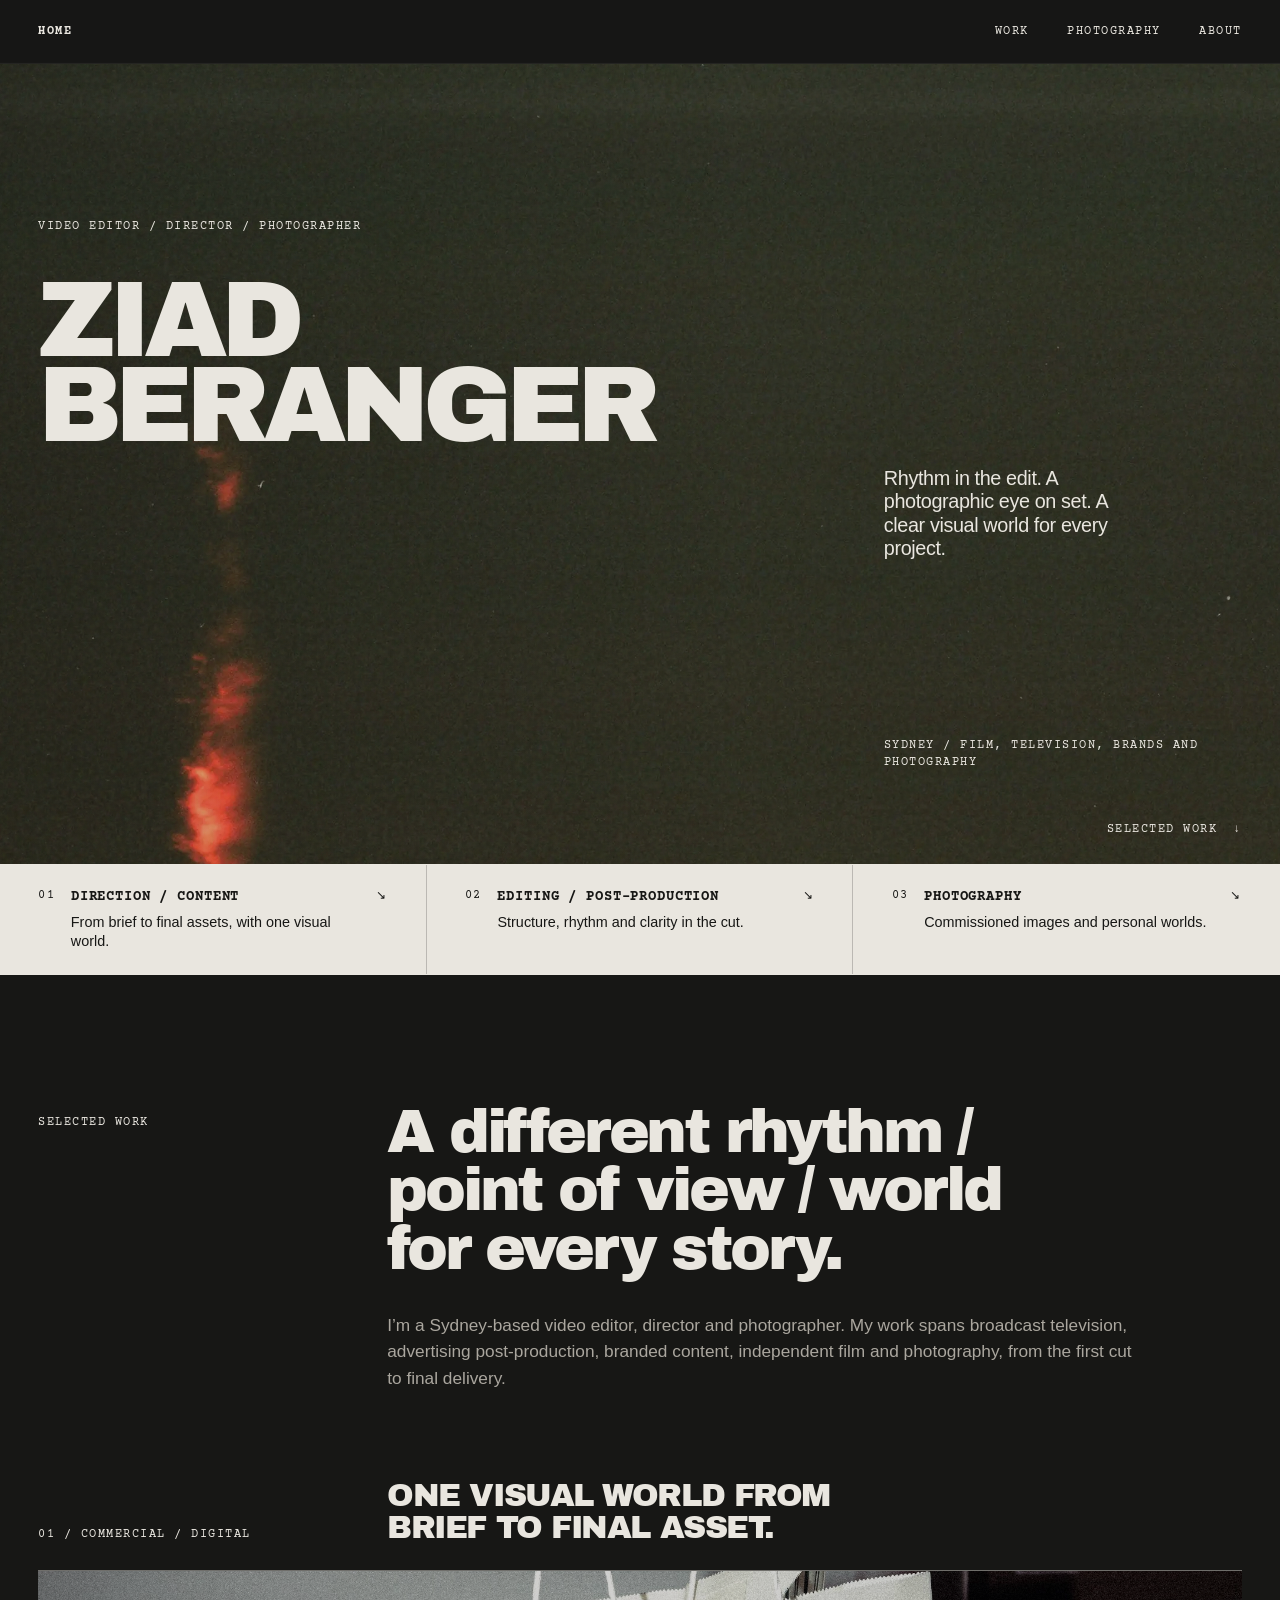
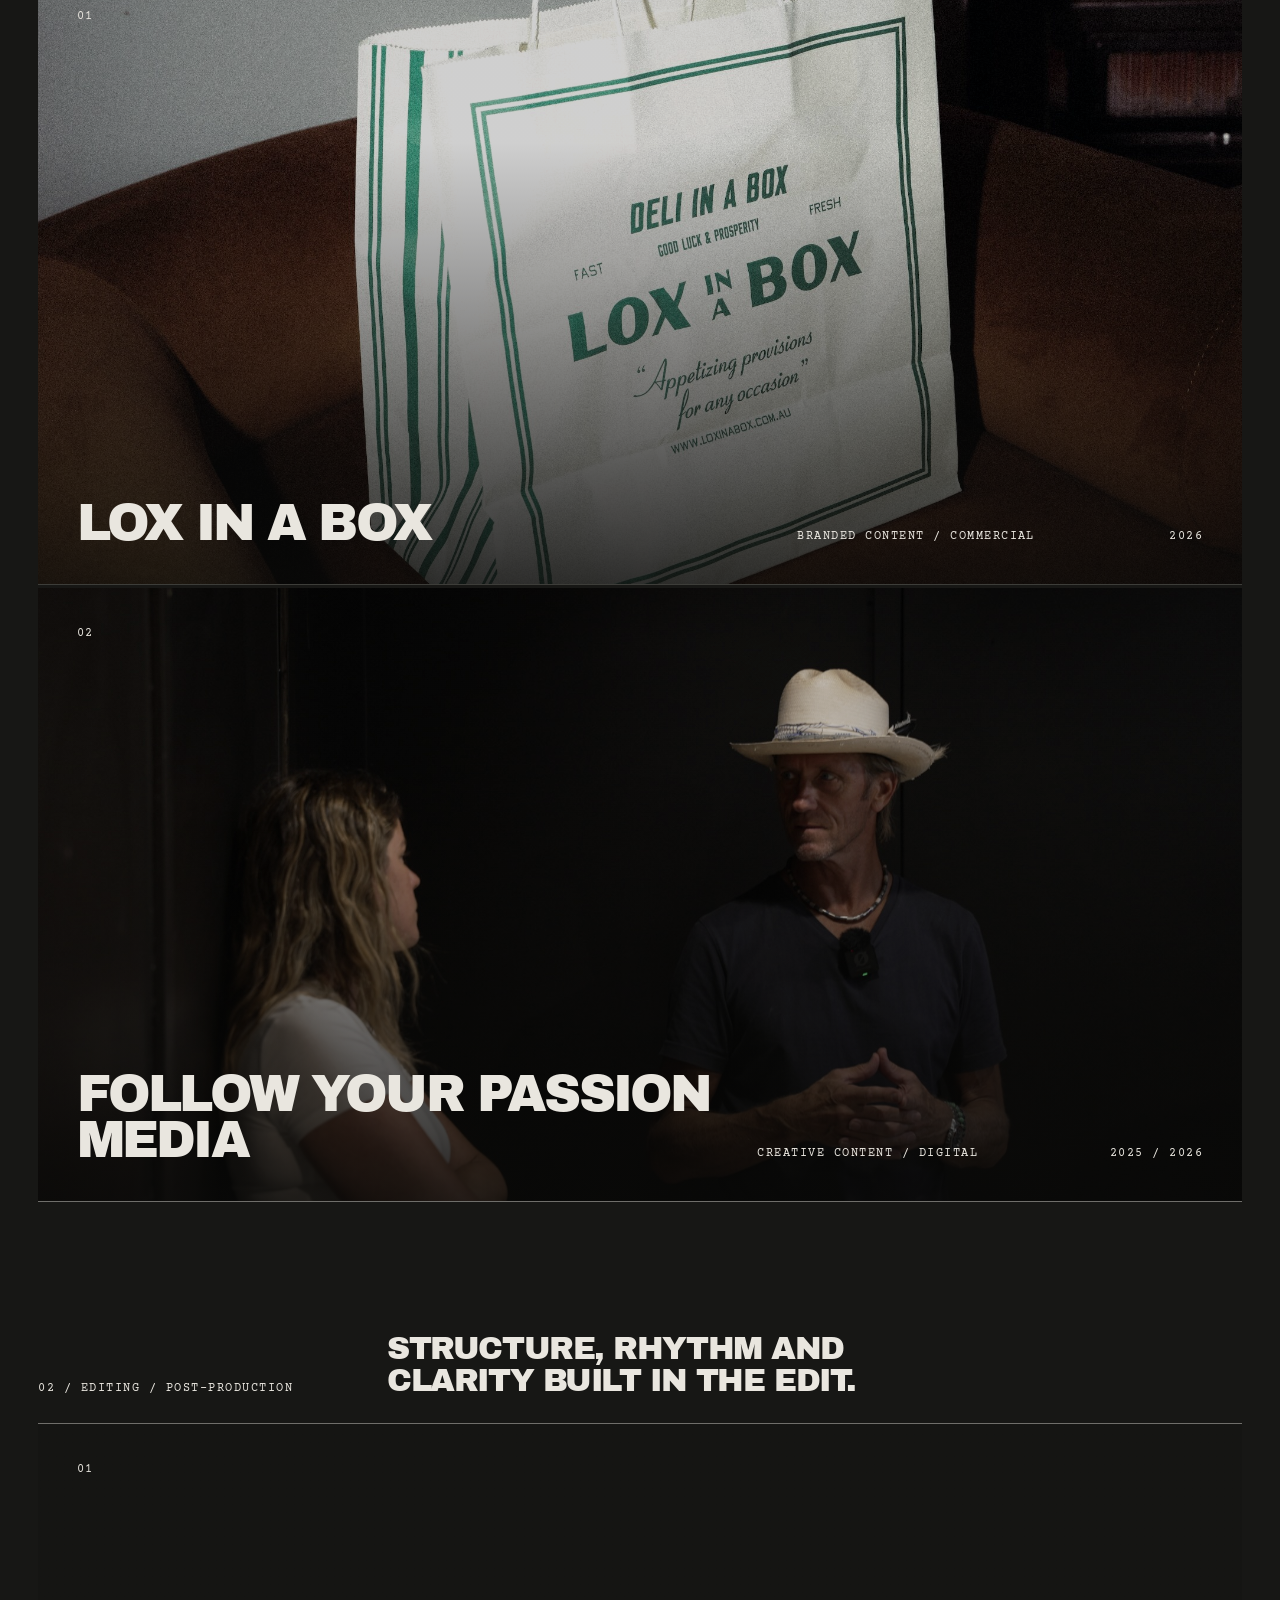
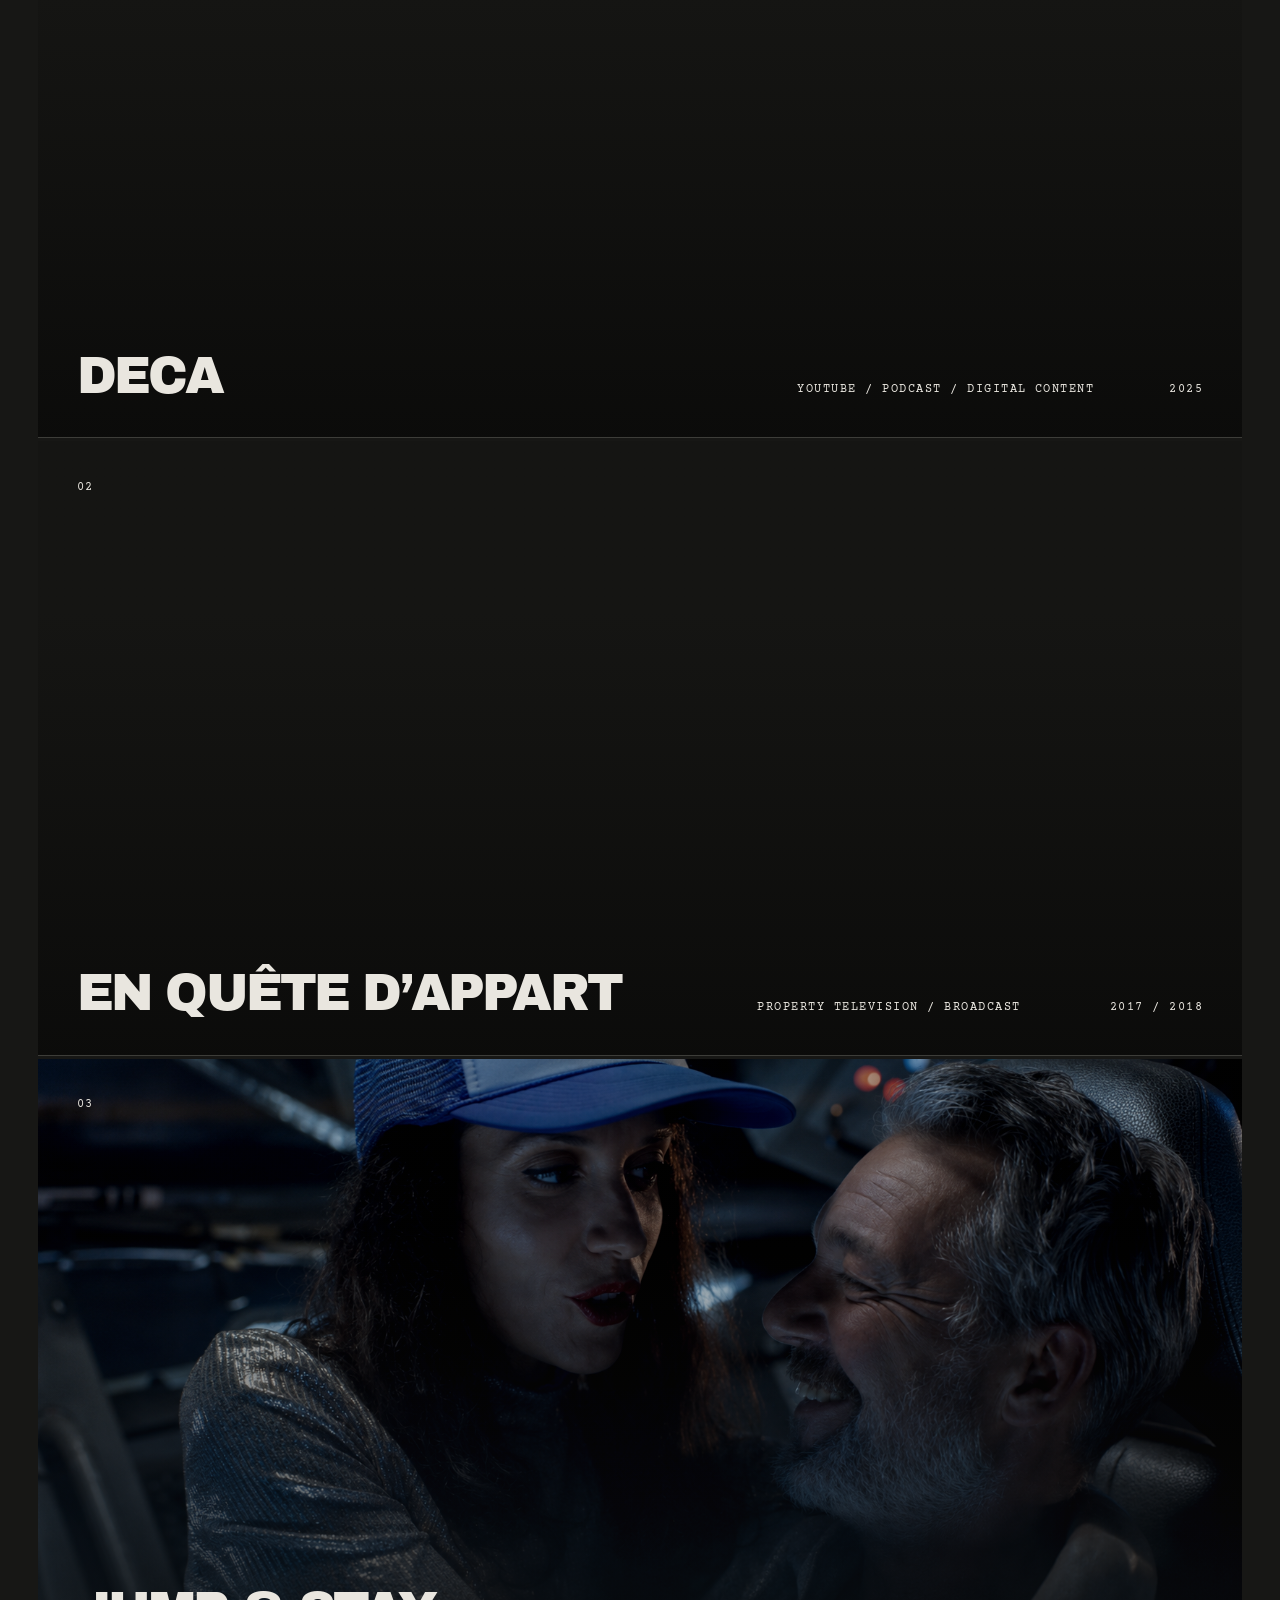
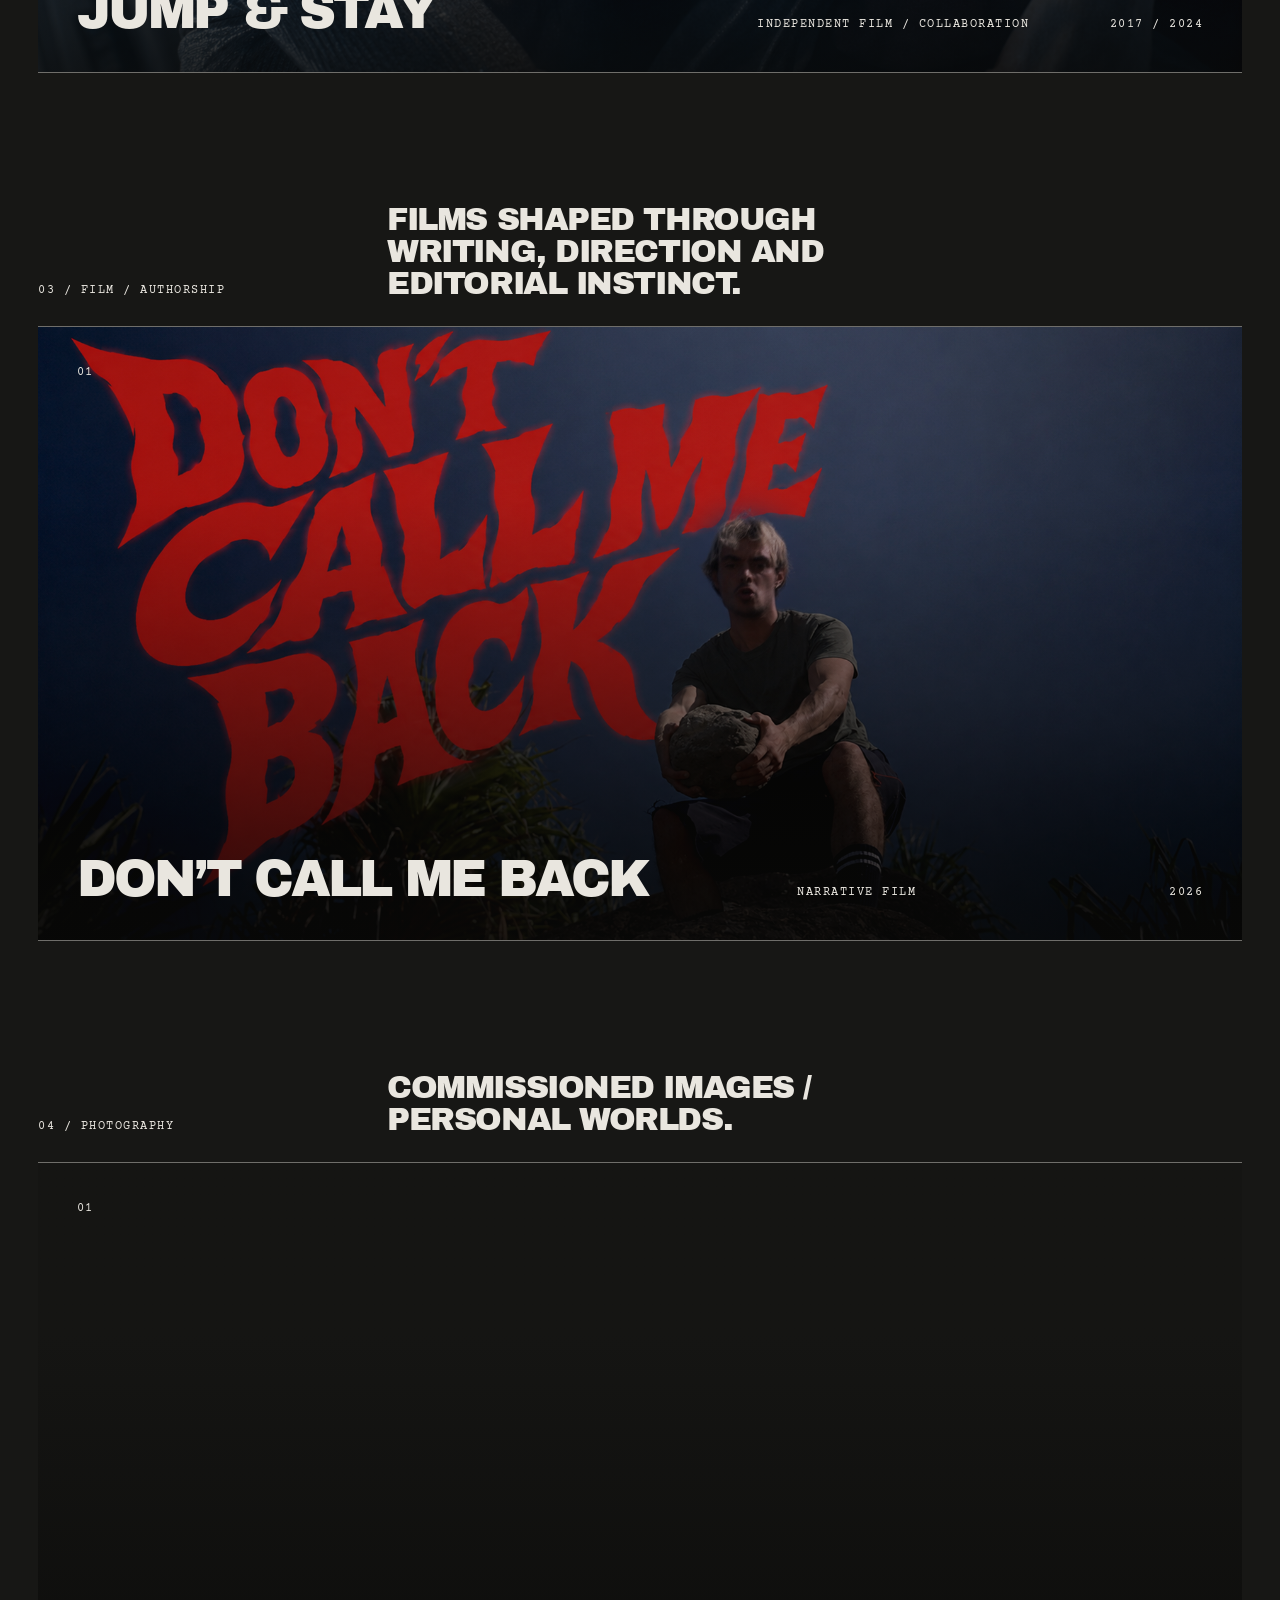
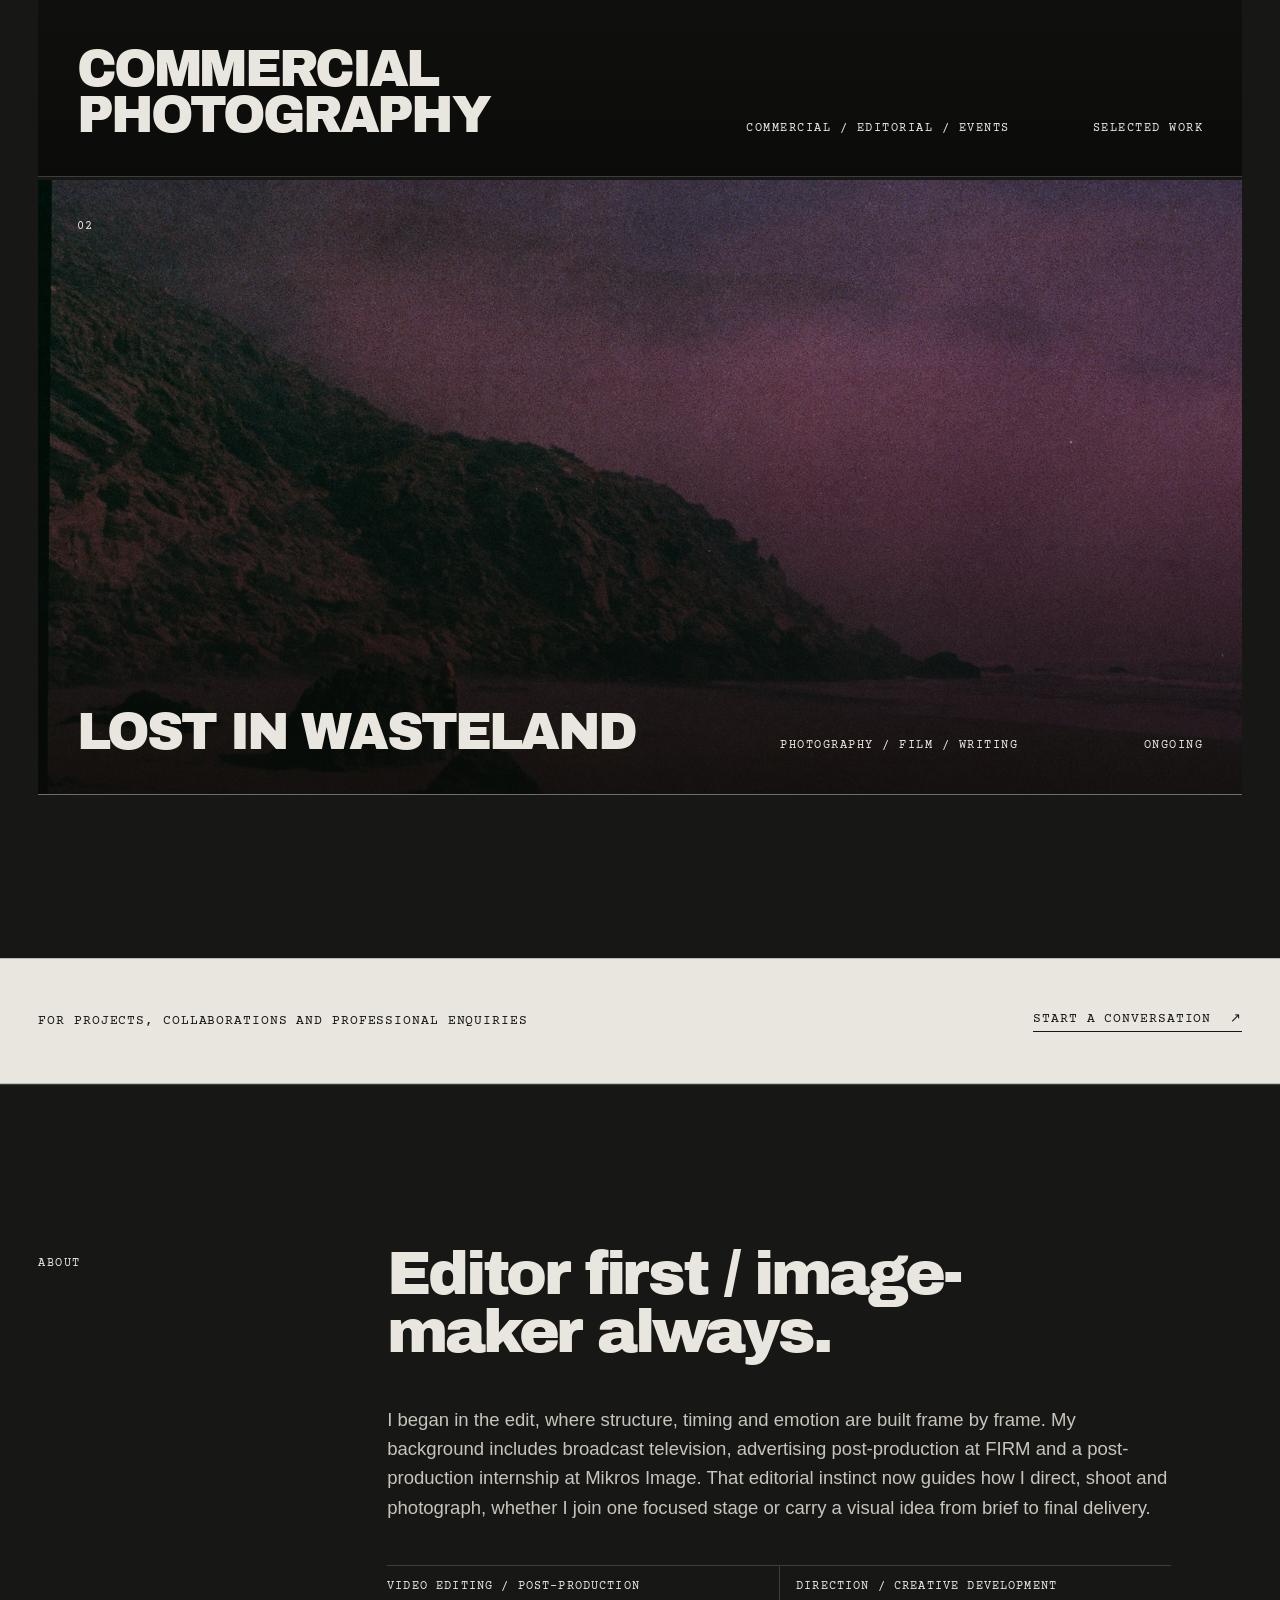
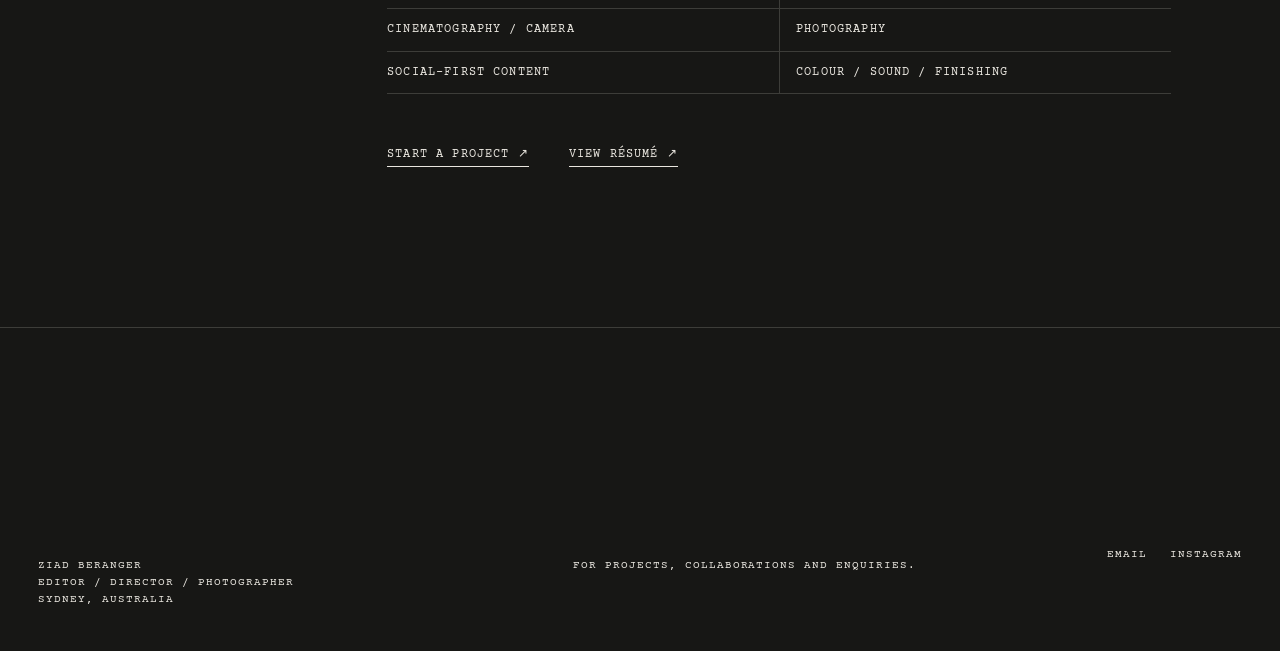
==== index.html @ e65956e5 "modifs !" ====
<!doctype html>
<html lang="en">
<head>
  <meta charset="utf-8">
  <meta name="viewport" content="width=device-width, initial-scale=1">
  <meta name="description" content="Sydney-based video editor, director and photographer working across broadcast television, post-production, branded content, independent film and photography.">
  <meta name="theme-color" content="#171715">
  <link rel="canonical" href="https://ziadberanger.com/">
  <meta property="og:title" content="Ziad Beranger / Video Editor, Director &amp; Photographer">
  <meta property="og:description" content="Sydney-based video editor, director and photographer working across post-production, branded content, independent film and photography.">
  <meta property="og:url" content="https://ziadberanger.com/">
  <meta property="og:type" content="website">
  <title>Ziad Beranger / Video Editor, Director &amp; Photographer, Sydney</title>
  <link rel="stylesheet" href="styles.css?v=20260914-lox-2">
</head>
<body>
  <header class="nav" aria-label="Primary navigation">
    <a class="wordmark" href="#top">Home</a>
    <nav>
      <a href="#work">Work</a>
      <a class="photography-link" href="#photography">Photography</a>
      <a href="#about">About</a>
    </nav>
  </header>

  <main id="top">
    <section class="hero" aria-labelledby="hero-title">
      <div class="hero-media" role="img" aria-label="Cinematic landscape"></div>
      <div class="hero-shade" aria-hidden="true"></div>
      <div class="hero-grain" aria-hidden="true"></div>

      <div class="hero-copy">
        <p class="eyebrow">Video Editor / Director / Photographer</p>
        <h1 id="hero-title">Ziad<br>Beranger</h1>
        <p class="discipline">Rhythm in the edit. A photographic eye on set. A clear visual world for every project.</p>
        <p class="location">Sydney / Film, television, brands and photography</p>
      </div>

      <a class="scroll-cue" href="#work">Selected work <span>↓</span></a>
    </section>

    <nav class="role-nav" aria-label="Browse work by discipline">
      <a href="#direction-content">
        <span class="role-nav-number">01</span>
        <span><strong>Direction / Content</strong><small>From brief to final assets, with one visual world.</small></span>
        <span aria-hidden="true">↘</span>
      </a>
      <a href="#editing-post">
        <span class="role-nav-number">02</span>
        <span><strong>Editing / Post-production</strong><small>Structure, rhythm and clarity in the cut.</small></span>
        <span aria-hidden="true">↘</span>
      </a>
      <a href="#photography">
        <span class="role-nav-number">03</span>
        <span><strong>Photography</strong><small>Commissioned images and personal worlds.</small></span>
        <span aria-hidden="true">↘</span>
      </a>
    </nav>

    <section class="work" id="work" aria-labelledby="work-title">
      <div class="section-head">
        <p class="eyebrow">Selected work</p>
        <div>
          <h2 id="work-title">A different rhythm / point of view / world for every story.</h2>
          <p class="section-intro">I’m a Sydney-based video editor, director and photographer. My work spans broadcast television, advertising post-production, branded content, independent film and photography, from the first cut to final delivery.</p>
        </div>
      </div>

      <div class="project-list" id="project-list"></div>
    </section>

    <aside class="contact-strip" aria-label="Contact">
      <p>For projects, collaborations and professional enquiries</p>
      <a href="mailto:ziadberanger1@gmail.com?subject=Project%20enquiry%20for%20Ziad%20Beranger">Start a conversation <span aria-hidden="true">↗</span></a>
    </aside>

    <section class="about" id="about" aria-labelledby="about-title">
      <p class="eyebrow">About</p>
      <div>
        <h2 id="about-title">Editor first / image-maker always.</h2>
        <p>I began in the edit, where structure, timing and emotion are built frame by frame. My background includes broadcast television, advertising post-production at FIRM and a post-production internship at Mikros Image. That editorial instinct now guides how I direct, shoot and photograph, whether I join one focused stage or carry a visual idea from brief to final delivery.</p>

        <ul class="capabilities" aria-label="Capabilities">
          <li>Video editing / post-production</li>
          <li>Direction / creative development</li>
          <li>Cinematography / camera</li>
          <li>Photography</li>
          <li>Social-first content</li>
          <li>Colour / sound / finishing</li>
        </ul>

        <div class="about-links">
          <a class="text-link" href="mailto:ziadberanger1@gmail.com">Start a project ↗</a>
          <a class="text-link" href="Ziad-Beranger-Resume.pdf" target="_blank">View résumé ↗</a>
        </div>
      </div>
    </section>
  </main>

  <footer>
    <p>Ziad Beranger<br>Editor / Director / Photographer<br>Sydney, Australia</p>
    <p>For projects, collaborations and enquiries.</p>
    <div>
      <a href="mailto:ziadberanger1@gmail.com">Email</a>
      <a href="https://www.instagram.com/_mikeferrari_/" target="_blank" rel="noreferrer">Instagram</a>
    </div>
  </footer>

  <dialog class="project-dialog" id="project-dialog">
    <button class="dialog-close" type="button" aria-label="Close project">Close ×</button>
    <article id="project-content"></article>
  </dialog>

  <script src="app.js?v=20260914-lox-2"></script>
</body>
</html>
---- styles.css ----
@font-face {
  font-family: 'Archivo Black';
  src: url('assets/fonts/ArchivoBlack-Regular.ttf') format('truetype');
  font-style: normal;
  font-weight: 900;
  font-display: swap;
}

@font-face {
  font-family: 'Courier Prime';
  src: url('assets/fonts/CourierPrime-Regular.ttf') format('truetype');
  font-style: normal;
  font-weight: 400;
  font-display: swap;
}

@font-face {
  font-family: 'Courier Prime';
  src: url('assets/fonts/CourierPrime-Bold.ttf') format('truetype');
  font-style: normal;
  font-weight: 700;
  font-display: swap;
}

:root {
  --ink: #171715;
  --ink-soft: #1d1d1a;
  --paper: #e9e6df;
  --muted: #aaa69e;
  --line: rgba(233, 230, 223, .18);
  --line-strong: rgba(233, 230, 223, .42);
  --pad: clamp(1.35rem, 3vw, 3.2rem);
  --display: 'Archivo Black', Arial Black, sans-serif;
  --mono: 'Courier Prime', Courier, monospace;
  --sans: Arial, Helvetica, sans-serif;
}

* {
  box-sizing: border-box;
}

html {
  scroll-behavior: smooth;
  scroll-padding-top: 64px;
  background: var(--ink);
}

body {
  margin: 0;
  background: var(--ink);
  color: var(--paper);
  font-family: var(--sans);
  -webkit-font-smoothing: antialiased;
}

body::selection,
body *::selection {
  background: var(--paper);
  color: var(--ink);
}

a {
  color: inherit;
  text-decoration: none;
}

button {
  margin: 0;
  border: 0;
  padding: 0;
  background: transparent;
  color: inherit;
  font: inherit;
}

a:focus-visible,
button:focus-visible {
  outline: 1px solid var(--paper);
  outline-offset: 5px;
}

.eyebrow,
.discipline,
.location,
.scroll-cue,
.project-category,
.project-year,
.project-index,
.project-feature-duration {
  font-family: var(--mono);
  font-size: .72rem;
  line-height: 1.45;
  letter-spacing: .13em;
  text-transform: uppercase;
}

.nav {
  position: fixed;
  z-index: 30;
  inset: 0 0 auto;
  height: 64px;
  display: flex;
  align-items: center;
  justify-content: space-between;
  padding: 0 var(--pad);
  border-bottom: 1px solid rgba(233, 230, 223, .06);
  background: rgba(23, 23, 21, .91);
  backdrop-filter: blur(16px);
  font-family: var(--mono);
  font-size: .72rem;
  letter-spacing: .13em;
  text-transform: uppercase;
}

.nav nav {
  display: flex;
  gap: 2.4rem;
}

.nav a {
  transition: opacity .25s ease;
}

.nav a:hover {
  opacity: .58;
}

.wordmark {
  font-weight: 700;
}

.hero {
  position: relative;
  min-height: 96svh;
  overflow: hidden;
}

.hero-media,
.hero-video,
.hero-shade {
  position: absolute;
  inset: 64px 0 0;
}

.hero-media {
  background: var(--ink-soft) url('assets/home/home-hero.webp') center / cover no-repeat;
  transform: scale(1.005);
}

.hero-video {
  z-index: 1;
  width: 100%;
  height: calc(100% - 64px);
  display: block;
  object-fit: cover;
  object-position: center;
  filter: saturate(.86) contrast(1.03) brightness(.9);
}

.hero-shade {
  z-index: 2;
  background: linear-gradient(90deg, rgba(7, 7, 6, .22), transparent 60%);
  pointer-events: none;
}

.hero-grain {
  position: absolute;
  z-index: 3;
  inset: 0;
  opacity: .11;
  pointer-events: none;
  background-image: url("data:image/svg+xml,%3Csvg viewBox='0 0 180 180' xmlns='http://www.w3.org/2000/svg'%3E%3Cfilter id='n'%3E%3CfeTurbulence type='fractalNoise' baseFrequency='.9' numOctaves='4' stitchTiles='stitch'/%3E%3C/filter%3E%3Crect width='100%25' height='100%25' filter='url(%23n)' opacity='.55'/%3E%3C/svg%3E");
  mix-blend-mode: screen;
}

.hero-copy {
  position: absolute;
  z-index: 4;
  inset: 23vh var(--pad) 9vh;
  display: grid;
  grid-template-columns: minmax(0, 1.35fr) minmax(250px, .65fr);
  grid-template-rows: auto 1fr auto;
  column-gap: clamp(3rem, 8vw, 10rem);
  row-gap: 1rem;
  align-items: start;
}

.hero h1 {
  grid-column: 1;
  grid-row: 2;
  align-self: start;
  max-width: 9ch;
  margin: 1rem 0 0;
  font-family: var(--display);
  font-size: clamp(4.4rem, 8.4vw, 9rem);
  font-weight: 900;
  line-height: .79;
  letter-spacing: -.065em;
  text-transform: uppercase;
}

.hero .eyebrow {
  grid-column: 1;
  grid-row: 1;
}

.discipline {
  grid-column: 2;
  grid-row: 2;
  align-self: center;
  justify-self: start;
  margin: 6vh 0 0;
}

.location {
  grid-column: 2;
  grid-row: 3;
  align-self: end;
  justify-self: end;
}

.scroll-cue {
  position: absolute;
  z-index: 4;
  right: var(--pad);
  bottom: 1.6rem;
  display: flex;
  gap: 1rem;
  transition: opacity .25s ease;
}

.scroll-cue:hover {
  opacity: .6;
}

.hero .discipline {
  max-width: 23ch;
  font-family: var(--sans);
  font-size: clamp(1.1rem, 1.55vw, 1.55rem);
  line-height: 1.18;
  letter-spacing: -.02em;
  text-transform: none;
}

.role-nav {
  display: grid;
  grid-template-columns: repeat(3, minmax(0, 1fr));
  border-block: 1px solid var(--line-strong);
  background: var(--paper);
  color: var(--ink);
}

.role-nav a {
  display: grid;
  grid-template-columns: auto 1fr auto;
  gap: 1rem;
  align-items: start;
  min-width: 0;
  padding: 1.45rem var(--pad);
  border-right: 1px solid rgba(23, 23, 21, .22);
  font-family: var(--mono);
  transition: background .25s ease, color .25s ease;
}

.role-nav a:last-child {
  border-right: 0;
}

.role-nav a:hover,
.role-nav a:focus-visible {
  background: var(--ink);
  color: var(--paper);
}

.role-nav-number,
.role-nav a > span:last-child {
  font-size: .76rem;
  letter-spacing: .1em;
}

.role-nav strong,
.role-nav small {
  display: block;
}

.role-nav strong {
  font-size: .9rem;
  line-height: 1.25;
  letter-spacing: .06em;
  text-transform: uppercase;
}

.role-nav small {
  margin-top: .45rem;
  font-family: var(--sans);
  font-size: .9rem;
  line-height: 1.3;
  letter-spacing: 0;
}

.work {
  padding: 8rem var(--pad) 2rem;
}

.section-head {
  display: grid;
  grid-template-columns: .75fr 2.25fr;
  gap: clamp(2rem, 5vw, 6rem);
  margin-bottom: 5.5rem;
}

.section-head h2,
.about h2 {
  max-width: 17ch;
  margin: 0;
  font-family: var(--display);
  font-size: clamp(2.45rem, 4.8vw, 5.25rem);
  font-weight: 900;
  line-height: .95;
  letter-spacing: -.052em;
}

.section-intro {
  max-width: 47rem;
  margin: 2.1rem 0 0;
  color: var(--muted);
  font-size: clamp(1rem, 1.35vw, 1.25rem);
  line-height: 1.55;
}

.project-list {
  border-top: 1px solid var(--line);
}

.project {
  position: relative;
  width: 100%;
  min-height: clamp(420px, 48vw, 650px);
  overflow: hidden;
  border-bottom: 1px solid var(--line);
  cursor: pointer;
  text-align: left;
}

.project-media {
  position: absolute;
  inset: 0;
  display: block;
  background-color: var(--ink-soft);
  background-position: var(--cover-position, 50% 50%);
  background-size: cover;
  filter: saturate(.76) contrast(1.04) brightness(.88);
  transform: scale(1.005);
  transition: transform .75s cubic-bezier(.2, .7, .2, 1), filter .4s ease;
}

.project::after {
  content: '';
  position: absolute;
  inset: 0;
  background: linear-gradient(180deg, rgba(9, 9, 8, .08) 28%, rgba(9, 9, 8, .82) 100%);
  pointer-events: none;
}

.project:hover .project-media,
.project:focus-visible .project-media {
  filter: saturate(.94) contrast(1.02) brightness(.94);
  transform: scale(1.025);
}

.project-index {
  position: absolute;
  z-index: 2;
  top: var(--pad);
  left: var(--pad);
}

.project-copy {
  position: absolute;
  z-index: 2;
  inset: auto 0 0;
  display: grid;
  grid-template-columns: 2fr 1fr auto;
  gap: 1.5rem;
  align-items: end;
  padding: var(--pad);
}

.project-title {
  font-family: var(--display);
  font-size: clamp(2.15rem, 4vw, 4.25rem);
  font-weight: 900;
  line-height: .9;
  letter-spacing: -.055em;
  text-transform: uppercase;
}

.project-category,
.project-year {
  display: block;
}

.about {
  display: grid;
  grid-template-columns: .75fr 2.25fr;
  gap: clamp(2rem, 5vw, 6rem);
  padding: 10rem var(--pad);
  border-top: 1px solid var(--line);
}

.about > div > p {
  max-width: 49rem;
  margin: 2.7rem 0;
  color: #c8c4bc;
  font-size: clamp(1.05rem, 1.45vw, 1.35rem);
  line-height: 1.58;
}

.capabilities {
  display: grid;
  grid-template-columns: repeat(2, minmax(0, 1fr));
  max-width: 49rem;
  margin: 0 0 3.2rem;
  padding: 0;
  border-top: 1px solid var(--line);
  list-style: none;
}

.capabilities li {
  padding: .9rem 0;
  border-bottom: 1px solid var(--line);
  font-family: var(--mono);
  font-size: .72rem;
  letter-spacing: .1em;
  text-transform: uppercase;
}

.capabilities li:nth-child(odd) {
  padding-right: 1rem;
}

.capabilities li:nth-child(even) {
  padding-left: 1rem;
  border-left: 1px solid var(--line);
}

.text-link {
  display: inline-block;
  padding-bottom: .35rem;
  border-bottom: 1px solid currentColor;
  font-family: var(--mono);
  font-size: .72rem;
  letter-spacing: .1em;
  text-transform: uppercase;
  transition: opacity .25s ease;
}

.text-link:hover {
  opacity: .6;
}

footer {
  min-height: 36vh;
  display: grid;
  grid-template-columns: 1fr 1fr auto;
  gap: 2rem;
  align-content: end;
  padding: 5rem var(--pad) 2rem;
  border-top: 1px solid var(--line);
  font-family: var(--mono);
  font-size: .68rem;
  line-height: 1.55;
  letter-spacing: .09em;
  text-transform: uppercase;
}

footer div {
  display: flex;
  gap: 1.4rem;
}

footer a:hover {
  text-decoration: underline;
  text-underline-offset: .35rem;
}

.project-dialog {
  width: 100%;
  max-width: none;
  min-height: 100%;
  margin: 0;
  padding: 0;
  border: 0;
  background: var(--ink);
  color: var(--paper);
  overscroll-behavior: contain;
}

.project-dialog::backdrop {
  background: var(--ink);
}

.dialog-close {
  position: fixed;
  z-index: 60;
  top: 1.25rem;
  right: var(--pad);
  display: inline-flex;
  align-items: center;
  gap: .65rem;
  padding: .35rem 0 .4rem;
  border-bottom: 1px solid rgba(233, 230, 223, .65);
  color: var(--paper);
  font-family: var(--mono);
  font-size: .7rem;
  letter-spacing: .13em;
  text-shadow: 0 1px 14px rgba(0, 0, 0, .55);
  text-transform: uppercase;
  cursor: pointer;
  transition: opacity .25s ease, gap .25s ease, transform .25s ease;
}

.dialog-close:hover {
  gap: .95rem;
  opacity: .7;
  transform: translateX(-3px);
}

.dialog-close-icon {
  display: inline-block;
  font-size: 1rem;
  line-height: 1;
  transform: translateY(-1px);
}

.project-hero {
  position: relative;
  min-height: clamp(400px, 44svh, 620px);
  display: flex;
  align-items: end;
  padding: 6.5rem var(--pad) 2.3rem;
  background-color: var(--ink-soft);
  background-position: var(--cover-position, 50% 50%);
  background-size: cover;
}

.project-hero::after {
  content: '';
  position: absolute;
  inset: 0;
  background: linear-gradient(180deg, rgba(0, 0, 0, .08), rgba(0, 0, 0, .74));
}

.project-hero > div {
  position: relative;
  z-index: 1;
}

.project-hero h2 {
  max-width: 15ch;
  margin: .5rem 0 0;
  font-family: var(--display);
  font-size: clamp(3.4rem, 7.4vw, 8rem);
  font-weight: 900;
  line-height: .82;
  letter-spacing: -.065em;
  text-transform: uppercase;
}

.project-story {
  position: relative;
  min-height: 66vh;
  display: flex;
  align-items: center;
  overflow: hidden;
  padding: 9rem max(var(--pad), 11vw);
}

.project-story-media {
  position: absolute;
  inset: 0;
  overflow: hidden;
  background: #090908;
}

.project-story-media video {
  position: absolute;
  inset: -3%;
  width: 106%;
  height: 106%;
  object-fit: cover;
}

.project-story-media video {
  background: #000;
  opacity: 0;
  mix-blend-mode: normal;
  transition: opacity .35s ease;
}

.project-story-media video.is-ready {
  opacity: 1;
}

.project-story-overlay {
  position: absolute;
  inset: 0;
  background: linear-gradient(90deg, rgba(18, 18, 16, .86) 0%, rgba(18, 18, 16, .62) 49%, rgba(18, 18, 16, .38) 100%);
}

.project-story-copy {
  position: relative;
  z-index: 2;
  width: 100%;
  display: grid;
  grid-template-columns: .75fr 2.25fr;
  gap: 4rem;
  align-items: end;
}

.project-story-meta {
  font-family: var(--mono);
  font-size: .68rem;
  line-height: 1.65;
  letter-spacing: .09em;
  text-transform: uppercase;
}

.project-story-meta p {
  margin: 0 0 .7rem;
}

.project-story-description {
  max-width: 760px;
  margin: 0;
  font-size: clamp(1.55rem, 2.35vw, 2.75rem);
  line-height: 1.12;
  letter-spacing: -.035em;
}

.project-details {
  display: grid;
  grid-template-columns: .7fr 1fr 1fr;
  gap: clamp(2rem, 4vw, 5rem);
  padding: 8rem var(--pad);
  border-top: 1px solid var(--line);
  background: var(--ink);
}

.project-detail-label,
.project-fact dt {
  margin: 0 0 1rem;
  color: var(--muted);
  font-family: var(--mono);
  font-size: .68rem;
  letter-spacing: .1em;
  text-transform: uppercase;
}

.project-detail {
  padding-top: 1rem;
  border-top: 1px solid var(--line);
}

.project-detail > p:last-child {
  max-width: 34rem;
  margin: 0;
  font-size: clamp(1rem, 1.25vw, 1.2rem);
  line-height: 1.55;
}

.project-facts {
  grid-column: 2 / 4;
  display: grid;
  grid-template-columns: repeat(3, minmax(0, 1fr));
  gap: 0;
  margin: 1rem 0 0;
  border-top: 1px solid var(--line);
}

.project-fact {
  min-width: 0;
  padding: 1.2rem 1rem 0 0;
}

.project-fact + .project-fact {
  padding-left: 1rem;
  border-left: 1px solid var(--line);
}

.project-fact dd {
  margin: 0;
  font-size: .86rem;
  line-height: 1.45;
}

.project-feature {
  padding: 2rem var(--pad) 8rem;
  background: var(--ink);
}

.project-feature-head {
  display: flex;
  justify-content: space-between;
  padding: 0 0 1.2rem;
}

.project-feature-head p {
  margin: 0;
}

.project-feature video {
  display: block;
  width: 100%;
  max-height: 90vh;
  background: #000;
}

.project-feature--vertical {
  display: grid;
  grid-template-columns: minmax(0, 1fr) minmax(0, 1fr);
  column-gap: clamp(2rem, 6vw, 6rem);
  row-gap: 2rem;
  align-items: center;
}

.project-feature--vertical .project-feature-head {
  grid-column: 1 / -1;
  gap: 1rem;
  border-top: 1px solid var(--line);
  padding-top: 1rem;
}

.project-feature-copy h3 {
  margin: 0 0 1.5rem;
  font-size: clamp(1.8rem, 3vw, 3rem);
  line-height: 1.08;
  letter-spacing: -.035em;
  font-weight: 400;
}

.project-feature-copy > p {
  max-width: 28rem;
  font-size: 1rem;
  line-height: 1.55;
}

.project-feature-copy .project-feature-note {
  margin-top: 2rem;
  color: var(--muted);
  font-family: var(--mono);
  font-size: .68rem;
  text-transform: uppercase;
  letter-spacing: .1em;
}

.project-feature--vertical video {
  /* Limit width from viewport height so both dimensions retain the source ratio. */
  width: min(100%, 420px, 45svh);
  height: auto;
  max-height: none;
  aspect-ratio: 9 / 16;
  object-fit: contain;
  justify-self: center;
}

.filmstrip--lox-in-a-box .gallery-row--solo-portrait {
  height: auto;
}

.filmstrip--lox-in-a-box .gallery-row--solo-portrait .gallery-cell {
  width: min(100%, 680px);
  height: auto;
  margin-inline: auto;
}

.filmstrip--lox-in-a-box .gallery-cell::before {
  content: none;
}

@media (max-width: 760px) {
  .project-feature--vertical {
    grid-template-columns: minmax(0, 1fr);
    gap: 2rem;
  }

  .project-feature--vertical .project-feature-head {
    flex-direction: row;
  }
}

.project-feature-embed {
  position: relative;
  width: 100%;
  aspect-ratio: 16 / 9;
  background: #000;
}

.project-feature-embed iframe,
.related-work-embed iframe {
  display: block;
  width: 100%;
  height: 100%;
  border: 0;
}

.filmstrip {
  width: 100%;
  display: block;
  padding: 0;
  background: var(--ink);
}

.gallery-row {
  width: 100%;
  display: grid;
  gap: 0;
  align-items: start;
  overflow: hidden;
  margin: 0;
  padding: 0;
  background: var(--ink);
}

.gallery-row--solo {
  grid-template-columns: 1fr;
}

.gallery-cell {
  position: relative;
  min-width: 0;
  overflow: hidden;
  margin: 0;
  padding: 0;
  background: transparent;
}

.gallery-cell img.gallery-image {
  display: block;
  width: 100%;
  height: auto;
  margin: 0;
  padding: 0;
  object-fit: contain;
  background: transparent;
}

.gallery-row--solo-portrait {
  position: relative;
  height: min(92svh, 1040px);
  background: var(--ink);
}

.gallery-row--solo-portrait .gallery-cell {
  height: 100%;
}

.gallery-row--solo-portrait .gallery-cell::before {
  content: '';
  position: absolute;
  inset: -5%;
  background-image: var(--gallery-bg);
  background-position: center;
  background-size: cover;
  filter: blur(26px) brightness(.42) saturate(.72);
  transform: scale(1.08);
}

.gallery-row--solo-portrait .gallery-cell img.gallery-image {
  position: relative;
  z-index: 1;
  width: 100%;
  height: 100%;
  object-fit: contain;
}

.next-project {
  position: relative;
  width: 100%;
  display: grid;
  grid-template-columns: .7fr 2.3fr auto;
  gap: 2rem;
  align-items: end;
  padding: 6rem var(--pad);
  border-top: 1px solid var(--line);
  color: var(--paper);
  cursor: pointer;
  text-align: left;
}

.next-project-title {
  min-width: 0;
  overflow-wrap: anywhere;
  font-family: var(--display);
  font-size: clamp(2.4rem, 5.2vw, 6rem);
  line-height: .9;
  letter-spacing: -.055em;
  text-transform: uppercase;
}

.next-project-arrow {
  font-size: clamp(2rem, 4vw, 4rem);
  transition: transform .25s ease;
}

.next-project:hover .next-project-arrow {
  transform: translate(.25rem, .25rem);
}

@media (max-width: 900px) {
  .section-head,
  .about,
  .project-story-copy,
  .project-details {
    grid-template-columns: 1fr 2fr;
  }

  .project-details > .eyebrow {
    grid-column: 1;
  }

  .project-detail,
  .project-facts {
    grid-column: 2;
  }
}

@media (max-width: 720px) {
  html {
    scroll-padding-top: 58px;
  }

  .nav {
    height: 58px;
    font-size: .66rem;
  }

  .nav nav {
    gap: 1.25rem;
  }

  .hero {
    min-height: 92svh;
  }

  .hero-media,
  .hero-video,
  .hero-shade {
    inset: 58px 0 0;
  }

  .hero-media,
  .hero-video {
    background-position: 27% center;
  }

  .hero-video {
    height: calc(100% - 58px);
    object-position: 27% center;
  }

  .hero-copy {
    inset: 18vh var(--pad) 9vh;
    grid-template-columns: 1fr;
    grid-template-rows: auto auto 1fr auto;
    gap: .8rem 0;
  }

  .hero .eyebrow {
    grid-area: 1 / 1;
  }

  .hero h1 {
    grid-area: 2 / 1;
    margin-top: .65rem;
    font-size: clamp(3.7rem, 17vw, 6.2rem);
  }

  .discipline {
    grid-area: 3 / 1;
    align-self: end;
    justify-self: start;
    margin: 0 0 3.6rem;
  }

  .hero .discipline {
    max-width: 24ch;
    font-size: 1.18rem;
    line-height: 1.2;
  }

  .location {
    grid-area: 4 / 1;
    justify-self: start;
  }

  .scroll-cue {
    bottom: 1.15rem;
  }

  .work {
    padding-top: 6rem;
  }

  .section-head,
  .about,
  .project-story-copy,
  .project-details {
    grid-template-columns: 1fr;
  }

  .section-head {
    gap: 1.5rem;
    margin-bottom: 3.7rem;
  }

  .section-head h2,
  .about h2 {
    font-size: clamp(2.25rem, 11vw, 3.7rem);
  }

  .section-intro {
    margin-top: 1.6rem;
  }

  .project {
    min-height: clamp(360px, 56svh, 500px);
  }

  .project-copy {
    grid-template-columns: 1fr auto;
    gap: .8rem 1rem;
  }

  .project-title {
    grid-column: 1 / 3;
    font-size: clamp(2rem, 10vw, 3.25rem);
  }

  .project-year {
    text-align: right;
  }

  .about {
    gap: 1.5rem;
    padding-block: 7rem;
  }

  .capabilities {
    grid-template-columns: 1fr;
  }

  .capabilities li:nth-child(even) {
    padding-left: 0;
    border-left: 0;
  }

  footer {
    min-height: 48vh;
    grid-template-columns: 1fr;
    gap: 1.3rem;
  }

  .dialog-close {
    top: .9rem;
    font-size: .66rem;
  }

  .project-hero {
    min-height: 44svh;
    padding-bottom: 1.7rem;
  }

  .project-hero h2 {
    font-size: clamp(3rem, 15vw, 5.5rem);
  }

  .project-story {
    min-height: 62vh;
    padding: 6.5rem var(--pad) 4rem;
  }

  .project-story-copy {
    gap: 2.2rem;
    align-items: start;
  }

  .project-story-description {
    font-size: clamp(1.55rem, 7vw, 2.25rem);
  }

  .project-story-overlay {
    background: linear-gradient(180deg, rgba(18, 18, 16, .36), rgba(18, 18, 16, .9));
  }

  .project-details {
    gap: 2.5rem;
    padding-block: 5rem;
  }

  .project-details > .eyebrow,
  .project-detail,
  .project-facts {
    grid-column: 1;
  }

  .project-facts {
    grid-template-columns: 1fr;
    margin-top: 0;
  }

  .project-fact,
  .project-fact + .project-fact {
    padding: 1rem 0;
    border-left: 0;
    border-bottom: 1px solid var(--line);
  }

  .project-feature {
    padding-bottom: 5rem;
  }

  .gallery-row--solo-portrait {
    height: min(84svh, 860px);
  }

  .next-project {
    grid-template-columns: minmax(0, 1fr) auto;
    gap: 1.2rem;
    padding-block: 4.5rem;
  }

  .next-project .eyebrow {
    grid-column: 1 / 3;
  }

  .next-project-title {
    font-size: clamp(2.15rem, 11vw, 4rem);
  }
}

/* 2026 portfolio refresh: clearer disciplines and commercial case studies */
.project-list {
  border-top: 0;
}

.project-group {
  scroll-margin-top: 64px;
  margin-bottom: clamp(6rem, 10vw, 11rem);
}

.project-group-head {
  display: grid;
  grid-template-columns: .75fr 2.25fr;
  gap: clamp(2rem, 5vw, 6rem);
  align-items: end;
  padding: 0 0 1.6rem;
  border-bottom: 1px solid var(--line-strong);
}

.project-group-head p {
  margin: 0;
}

.project-group-head h3 {
  max-width: 25ch;
  margin: 0;
  font-family: var(--display);
  font-size: clamp(1.55rem, 2.5vw, 2.8rem);
  font-weight: 900;
  line-height: 1;
  letter-spacing: -.045em;
  text-transform: uppercase;
}

.project-group-list {
  border-top: 0;
}

.project-group-list .project:last-child {
  border-bottom-color: var(--line-strong);
}

.contact-strip,
.availability {
  display: grid;
  grid-template-columns: 1fr auto;
  gap: 2rem;
  align-items: center;
  padding: clamp(2rem, 4vw, 3.5rem) var(--pad);
  border-block: 1px solid var(--line-strong);
  border-color: rgba(23, 23, 21, .22);
  background: #e9e6df !important;
  color: #171715 !important;
  font-family: var(--mono);
  font-size: clamp(.8rem, 1vw, 1rem);
  letter-spacing: .07em;
  text-transform: uppercase;
}

.contact-strip p,
.availability p {
  margin: 0;
}

.contact-strip a,
.availability a {
  color: #171715 !important;
  padding-bottom: .3rem;
  border-bottom: 1px solid currentColor;
}

.contact-strip a span,
.availability a span {
  display: inline-block;
  margin-left: .6rem;
  transition: transform .25s ease;
}

.contact-strip a:hover span,
.availability a:hover span {
  transform: translate(.2rem, -.2rem);
}

.about-links {
  display: flex;
  flex-wrap: wrap;
  gap: 1.5rem 2.5rem;
}


.project-detail--deliverables {
  grid-column: 2;
}

.project-detail--outcome {
  grid-column: 3;
}

.project-detail--strategy {
  grid-column: 2 / 4;
}

.project-facts {
  grid-column: 2 / 4;
}

.related-works {
  padding: 2.4rem var(--pad) 7rem;
  border-top: 1px solid var(--line);
  background: #141411;
}

.related-works-head {
  display: grid;
  grid-template-columns: .7fr 2.3fr;
  gap: clamp(2rem, 5vw, 6rem);
  align-items: start;
  padding-bottom: 1.4rem;
  border-bottom: 1px solid var(--line);
}

.related-works-head p {
  margin: 0;
}

.related-works-head > p:last-child {
  font-size: clamp(1.1rem, 1.65vw, 1.55rem);
  line-height: 1.2;
  letter-spacing: -.02em;
}

.related-works-grid {
  display: grid;
  grid-template-columns: repeat(3, minmax(0, 1fr));
  gap: 1px;
  background: var(--line);
}

.related-work {
  min-width: 0;
  padding: 1.35rem 1.35rem 1.8rem;
  background: var(--ink);
}

.related-work video {
  display: block;
  width: calc(100% + 2.7rem);
  margin: -1.35rem -1.35rem 1.35rem;
  background: #000;
}

.related-work-embed {
  position: relative;
  width: calc(100% + 2.7rem);
  aspect-ratio: 16 / 9;
  margin: -1.35rem -1.35rem 1.35rem;
  background: #000;
}

.related-work-type,
.related-work-status {
  margin: 0 0 .65rem;
  color: var(--muted);
  font-family: var(--mono);
  font-size: .7rem;
  letter-spacing: .1em;
  text-transform: uppercase;
}

.related-work h3 {
  margin: 0 0 .7rem;
  font-family: var(--display);
  font-size: clamp(1.7rem, 2.8vw, 3rem);
  line-height: .9;
  letter-spacing: -.055em;
  text-transform: uppercase;
}

.related-work > p:last-child {
  max-width: 28rem;
  margin: 0;
  color: #c8c4bc;
  font-size: .98rem;
  line-height: 1.45;
}

@media (max-width: 900px) {
  .project-group-head {
    grid-template-columns: 1fr 2fr;
  }

  .project-detail--deliverables,
  .project-detail--outcome,
  .project-detail--strategy,
  .project-facts {
    grid-column: 2;
  }
}

@media (max-width: 720px) {
  .nav nav {
    gap: .9rem;
  }

  .project-group {
    scroll-margin-top: 58px;
    margin-bottom: 6rem;
  }

  .project-group-head {
    grid-template-columns: 1fr;
    gap: .8rem;
    padding-bottom: 1.2rem;
  }

  .project-group-head h3 {
    font-size: clamp(1.45rem, 7vw, 2.25rem);
  }

  .contact-strip,
  .availability {
    grid-template-columns: 1fr;
    gap: 1.3rem;
  }

  .contact-strip a,
  .availability a {
    width: fit-content;
  }

  .project-detail--deliverables,
  .project-detail--outcome,
  .project-detail--strategy,
  .project-facts {
    grid-column: 1;
  }
}

@media (prefers-reduced-motion: reduce) {
  html {
    scroll-behavior: auto;
  }

  *,
  *::before,
  *::after {
    animation-duration: .01ms !important;
    animation-iteration-count: 1 !important;
    transition-duration: .01ms !important;
  }

  .hero-video {
    display: none;
  }
}

/* Photography index */
.photo-hub-hero {
  min-height: 68svh;
  display: grid;
  grid-template-columns: .7fr 2.3fr;
  grid-template-rows: auto 1fr auto;
  gap: 2rem clamp(2rem, 5vw, 6rem);
  align-items: end;
  padding: 8rem var(--pad) 4rem;
  background: var(--ink);
}

.photo-hub-hero > .eyebrow {
  grid-column: 1;
  grid-row: 1;
  align-self: start;
  margin: 0;
}

.photo-hub-hero h2 {
  grid-column: 1 / 3;
  grid-row: 2;
  align-self: center;
  margin: 0;
  font-family: var(--display);
  font-size: clamp(4.2rem, 9vw, 10rem);
  font-weight: 900;
  line-height: .79;
  letter-spacing: -.07em;
  text-transform: uppercase;
}

.photo-hub-hero > p:last-child {
  grid-column: 2;
  grid-row: 3;
  max-width: 42rem;
  margin: 0;
  color: #c8c4bc;
  font-size: clamp(1.15rem, 1.8vw, 1.75rem);
  line-height: 1.35;
}

.photo-hub-options {
  border-top: 1px solid var(--line);
}

.photo-hub-card {
  position: relative;
  width: 100%;
  min-height: 68svh;
  display: grid;
  grid-template-columns: .7fr 2.3fr auto;
  gap: 2rem;
  align-items: end;
  overflow: hidden;
  padding: var(--pad);
  border-bottom: 1px solid var(--line);
  cursor: pointer;
  text-align: left;
}

.photo-hub-card:nth-child(2) {
  min-height: 78svh;
}

.photo-hub-card-media,
.photo-hub-card-shade {
  position: absolute;
  inset: 0;
}

.photo-hub-card-media {
  background-color: var(--ink-soft);
  background-position: var(--cover-position, 50% 50%);
  background-size: cover;
  filter: saturate(.78) contrast(1.04) brightness(.82);
  transform: scale(1.005);
  transition: transform .8s cubic-bezier(.2, .7, .2, 1), filter .4s ease;
}

.photo-hub-card-shade {
  background: linear-gradient(180deg, rgba(5, 5, 4, .05) 20%, rgba(5, 5, 4, .84) 100%);
}

.photo-hub-card:hover .photo-hub-card-media,
.photo-hub-card:focus-visible .photo-hub-card-media {
  filter: saturate(.96) contrast(1.02) brightness(.9);
  transform: scale(1.025);
}

.photo-hub-card-number,
.photo-hub-card-copy,
.photo-hub-card-arrow {
  position: relative;
  z-index: 1;
}

.photo-hub-card-number {
  font-family: var(--mono);
  font-size: .75rem;
  letter-spacing: .13em;
}

.photo-hub-card-copy {
  display: grid;
  gap: 1rem;
}

.photo-hub-card-copy strong {
  font-family: var(--display);
  font-size: clamp(3.5rem, 8vw, 9rem);
  font-weight: 900;
  line-height: .8;
  letter-spacing: -.065em;
  text-transform: uppercase;
}

.photo-hub-card-copy > span {
  max-width: 39rem;
  color: #d2cec6;
  font-size: clamp(1rem, 1.3vw, 1.2rem);
  line-height: 1.45;
}

.photo-hub-card-arrow {
  font-size: clamp(2rem, 4vw, 4rem);
  transition: transform .25s ease;
}

.photo-hub-card:hover .photo-hub-card-arrow {
  transform: translate(.25rem, .25rem);
}

/* Asymmetrical photography galleries */
.editorial-gallery {
  display: grid;
  grid-template-columns: repeat(12, minmax(0, 1fr));
  gap: clamp(1rem, 2.4vw, 3rem);
  align-items: start;
  padding: clamp(3rem, 7vw, 8rem) var(--pad) clamp(6rem, 12vw, 14rem);
  background: #10100e;
}

.editorial-gallery--commercial-photography {
  background: #d8d4cb;
}

.editorial-gallery-item {
  grid-column: 1 / 9;
  min-width: 0;
  margin: 0;
}

.editorial-gallery-item:nth-child(2) {
  grid-column: 9 / 13;
  margin-top: clamp(5rem, 14vw, 15rem);
}

.editorial-gallery-item:nth-child(3) {
  grid-column: 2 / 7;
  margin-top: clamp(2rem, 6vw, 7rem);
}

.editorial-gallery-item:nth-child(4) {
  grid-column: 7 / 13;
  margin-top: clamp(7rem, 16vw, 17rem);
}

.editorial-gallery-item:nth-child(5) {
  grid-column: 1 / 13;
  margin-top: clamp(3rem, 8vw, 9rem);
}

.editorial-gallery-item:nth-child(6) {
  grid-column: 2 / 6;
  margin-top: clamp(3rem, 8vw, 9rem);
}

.editorial-gallery-item:nth-child(7) {
  grid-column: 6 / 12;
  margin-top: clamp(8rem, 18vw, 20rem);
}

.editorial-gallery-item:nth-child(8) {
  grid-column: 2 / 12;
  margin-top: clamp(4rem, 10vw, 11rem);
}

.editorial-gallery-item img {
  width: 100%;
  max-height: 92svh;
  display: block;
  object-fit: contain;
}

/* Lost in Wasteland / continuous full-bleed sequence */
.editorial-gallery--lost-in-wasteland {
  grid-template-columns: repeat(12, minmax(0, 1fr));
  grid-template-rows: clamp(280px, 42vw, 680px) clamp(250px, 35vw, 560px) clamp(300px, 48vw, 780px) clamp(250px, 36vw, 580px);
  gap: 0 !important;
  padding: 0 !important;
  background: #090908 !important;
}

.editorial-gallery--lost-in-wasteland .editorial-gallery-item,
.editorial-gallery--lost-in-wasteland .editorial-gallery-item:nth-child(n) {
  position: relative;
  min-width: 0;
  min-height: 0;
  margin: 0;
  overflow: hidden;
}

.editorial-gallery--lost-in-wasteland .editorial-gallery-item:nth-child(1) {
  grid-column: 1 / 9;
  grid-row: 1;
}

.editorial-gallery--lost-in-wasteland .editorial-gallery-item:nth-child(2) {
  grid-column: 9 / 13;
  grid-row: 1;
}

.editorial-gallery--lost-in-wasteland .editorial-gallery-item:nth-child(3) {
  grid-column: 1 / 7;
  grid-row: 2;
}

.editorial-gallery--lost-in-wasteland .editorial-gallery-item:nth-child(4) {
  grid-column: 7 / 13;
  grid-row: 2;
}

.editorial-gallery--lost-in-wasteland .editorial-gallery-item:nth-child(5) {
  grid-column: 1 / 13;
  grid-row: 3;
}

.editorial-gallery--lost-in-wasteland .editorial-gallery-item:nth-child(6) {
  grid-column: 1 / 6;
  grid-row: 4;
}

.editorial-gallery--lost-in-wasteland .editorial-gallery-item:nth-child(6):last-child {
  grid-column: 1 / 13;
}

.editorial-gallery--lost-in-wasteland .editorial-gallery-item:nth-child(7) {
  grid-column: 6 / 13;
  grid-row: 4;
}

.editorial-gallery--lost-in-wasteland .editorial-gallery-item:nth-child(n + 8) {
  grid-column: 1 / 13;
  grid-row: auto;
}

.editorial-gallery--lost-in-wasteland .editorial-gallery-item img {
  width: 100%;
  height: 100%;
  max-height: none;
  object-fit: cover;
}

@media (max-width: 720px) {
  body,
  .project-dialog {
    overflow-x: hidden;
  }

  .photo-hub-hero {
    min-height: 72svh;
    grid-template-columns: 1fr;
    grid-template-rows: auto 1fr auto;
    gap: 1.5rem;
    padding: 6.5rem var(--pad) 3rem;
  }

  .photo-hub-hero > .eyebrow,
  .photo-hub-hero h2,
  .photo-hub-hero > p:last-child {
    grid-column: 1;
  }

  .photo-hub-hero h2 {
    grid-row: 2;
    font-size: clamp(2.4rem, 11.5vw, 6rem);
  }

  .photo-hub-hero > p:last-child {
    grid-row: 3;
    font-size: 1.05rem;
  }

  .photo-hub-card,
  .photo-hub-card:nth-child(2) {
    min-height: 62svh;
    grid-template-columns: minmax(0, 1fr) auto;
    gap: 1rem;
    padding-block: 2rem;
  }

  .photo-hub-card-number {
    grid-column: 1 / 3;
    align-self: start;
  }

  .photo-hub-card-copy {
    grid-column: 1;
  }

  .photo-hub-card-copy strong {
    font-size: clamp(2rem, 10vw, 4rem);
  }

  .photo-hub-card-copy > span {
    font-size: .95rem;
  }

  .editorial-gallery {
    grid-template-columns: repeat(6, minmax(0, 1fr));
    gap: 1rem;
    padding: 2.5rem 1rem 7rem;
  }

  .editorial-gallery-item,
  .editorial-gallery-item:nth-child(5),
  .editorial-gallery-item:nth-child(8) {
    grid-column: 1 / 7;
    margin-top: 0;
  }

  .editorial-gallery-item:nth-child(2),
  .editorial-gallery-item:nth-child(6) {
    grid-column: 3 / 7;
    margin-top: 2.5rem;
  }

  .editorial-gallery-item:nth-child(3),
  .editorial-gallery-item:nth-child(7) {
    grid-column: 1 / 6;
    margin-top: 2.5rem;
  }

  .editorial-gallery-item:nth-child(4) {
    grid-column: 2 / 7;
    margin-top: 3rem;
  }

  .editorial-gallery-item:nth-child(5),
  .editorial-gallery-item:nth-child(8) {
    margin-top: 3rem;
  }

  .editorial-gallery-item img {
    max-height: 82svh;
  }

  .editorial-gallery--lost-in-wasteland {
    grid-template-columns: 1fr;
    grid-template-rows: none;
    gap: 0 !important;
    padding: 0 !important;
  }

  .editorial-gallery--lost-in-wasteland .editorial-gallery-item,
  .editorial-gallery--lost-in-wasteland .editorial-gallery-item:nth-child(n) {
    grid-column: 1;
    grid-row: auto;
    aspect-ratio: 4 / 5;
    min-height: 0;
    margin: 0;
  }

  .editorial-gallery--lost-in-wasteland .editorial-gallery-item:nth-child(1),
  .editorial-gallery--lost-in-wasteland .editorial-gallery-item:nth-child(5) {
    aspect-ratio: 16 / 10;
  }

  .editorial-gallery--lost-in-wasteland .editorial-gallery-item img {
    height: 100%;
    object-fit: cover;
  }

  .role-nav {
    grid-template-columns: 1fr;
  }

  .role-nav a {
    border-right: 0;
    border-bottom: 1px solid rgba(23, 23, 21, .22);
    padding-block: 1.2rem;
  }

  .role-nav a:last-child {
    border-bottom: 0;
  }

  .related-works {
    padding-block: 2rem 5rem;
  }

  .related-works-head {
    grid-template-columns: 1fr;
    gap: .8rem;
  }

  .related-works-grid {
    grid-template-columns: 1fr;
  }
}

/* LOX: a short introduction, then the work, then supporting context. */
#project-content[data-project="lox-in-a-box"] .project-hero {
  min-height: 38svh;
}

#project-content[data-project="lox-in-a-box"] .project-story {
  min-height: 0;
  padding-block: clamp(3rem, 6vw, 5rem);
}

#project-content[data-project="lox-in-a-box"] .project-feature {
  padding-block: 3rem 4rem;
  padding-inline: max(var(--pad), 11vw);
}

.project-details--compact {
  padding-block: 4rem;
}

.gallery-row--pair {
  grid-template-columns: var(--gallery-columns);
}

@media (max-width: 720px) {
  .project-details {
    grid-template-columns: minmax(0, 1fr);
  }

  .project-details > * {
    grid-column: 1 / -1;
    min-width: 0;
  }

  #project-content[data-project="lox-in-a-box"] .project-feature {
    padding-inline: var(--pad);
  }

  .filmstrip--lox-in-a-box .gallery-row--pair {
    grid-template-columns: minmax(0, 1fr);
  }
}

/* Long project titles must not widen the hero's intrinsic grid track. */
.project-hero > div {
  min-width: 0;
}

.project-hero h2 {
  overflow-wrap: anywhere;
}

@media (max-width: 720px) {
  #project-content[data-project="commercial-photography"] .project-hero h2,
  #project-content[data-project="lost-in-wasteland"] .project-hero h2 {
    font-size: clamp(2rem, 10.5vw, 4.5rem);
  }
}
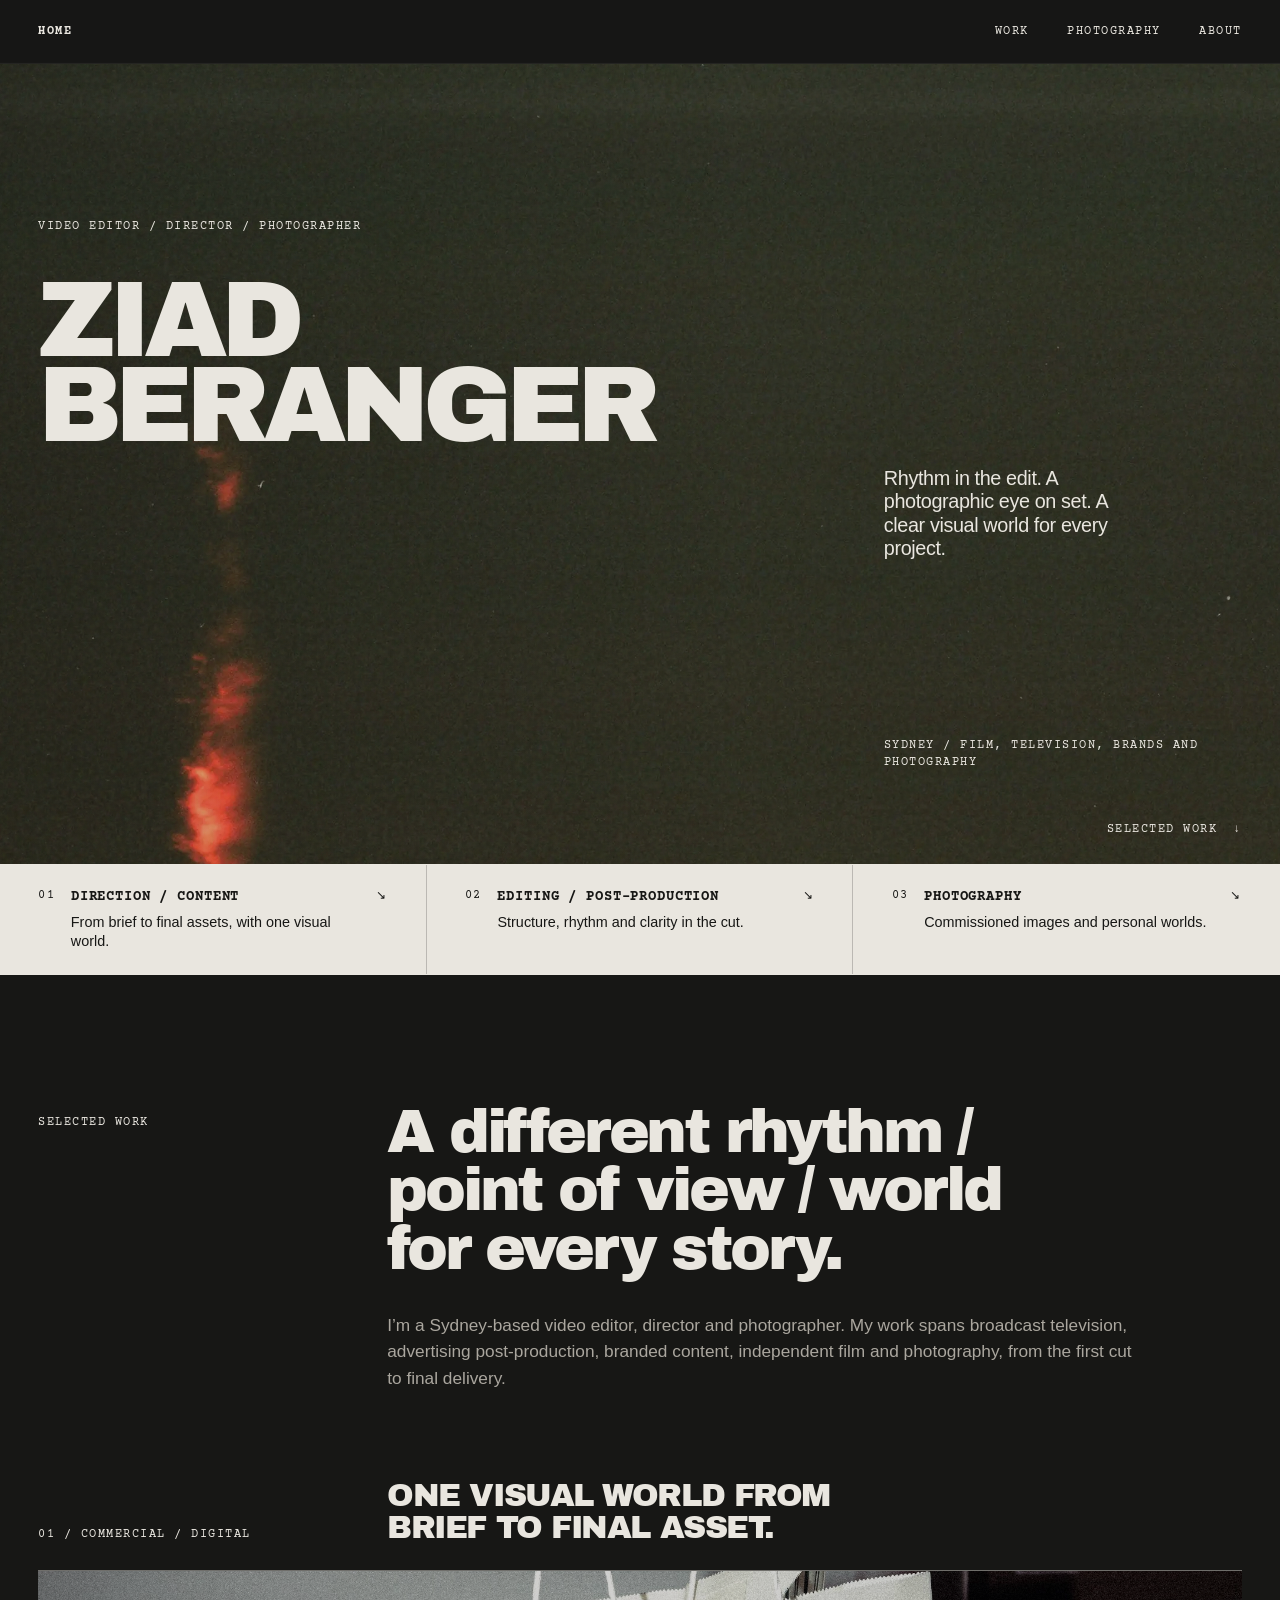
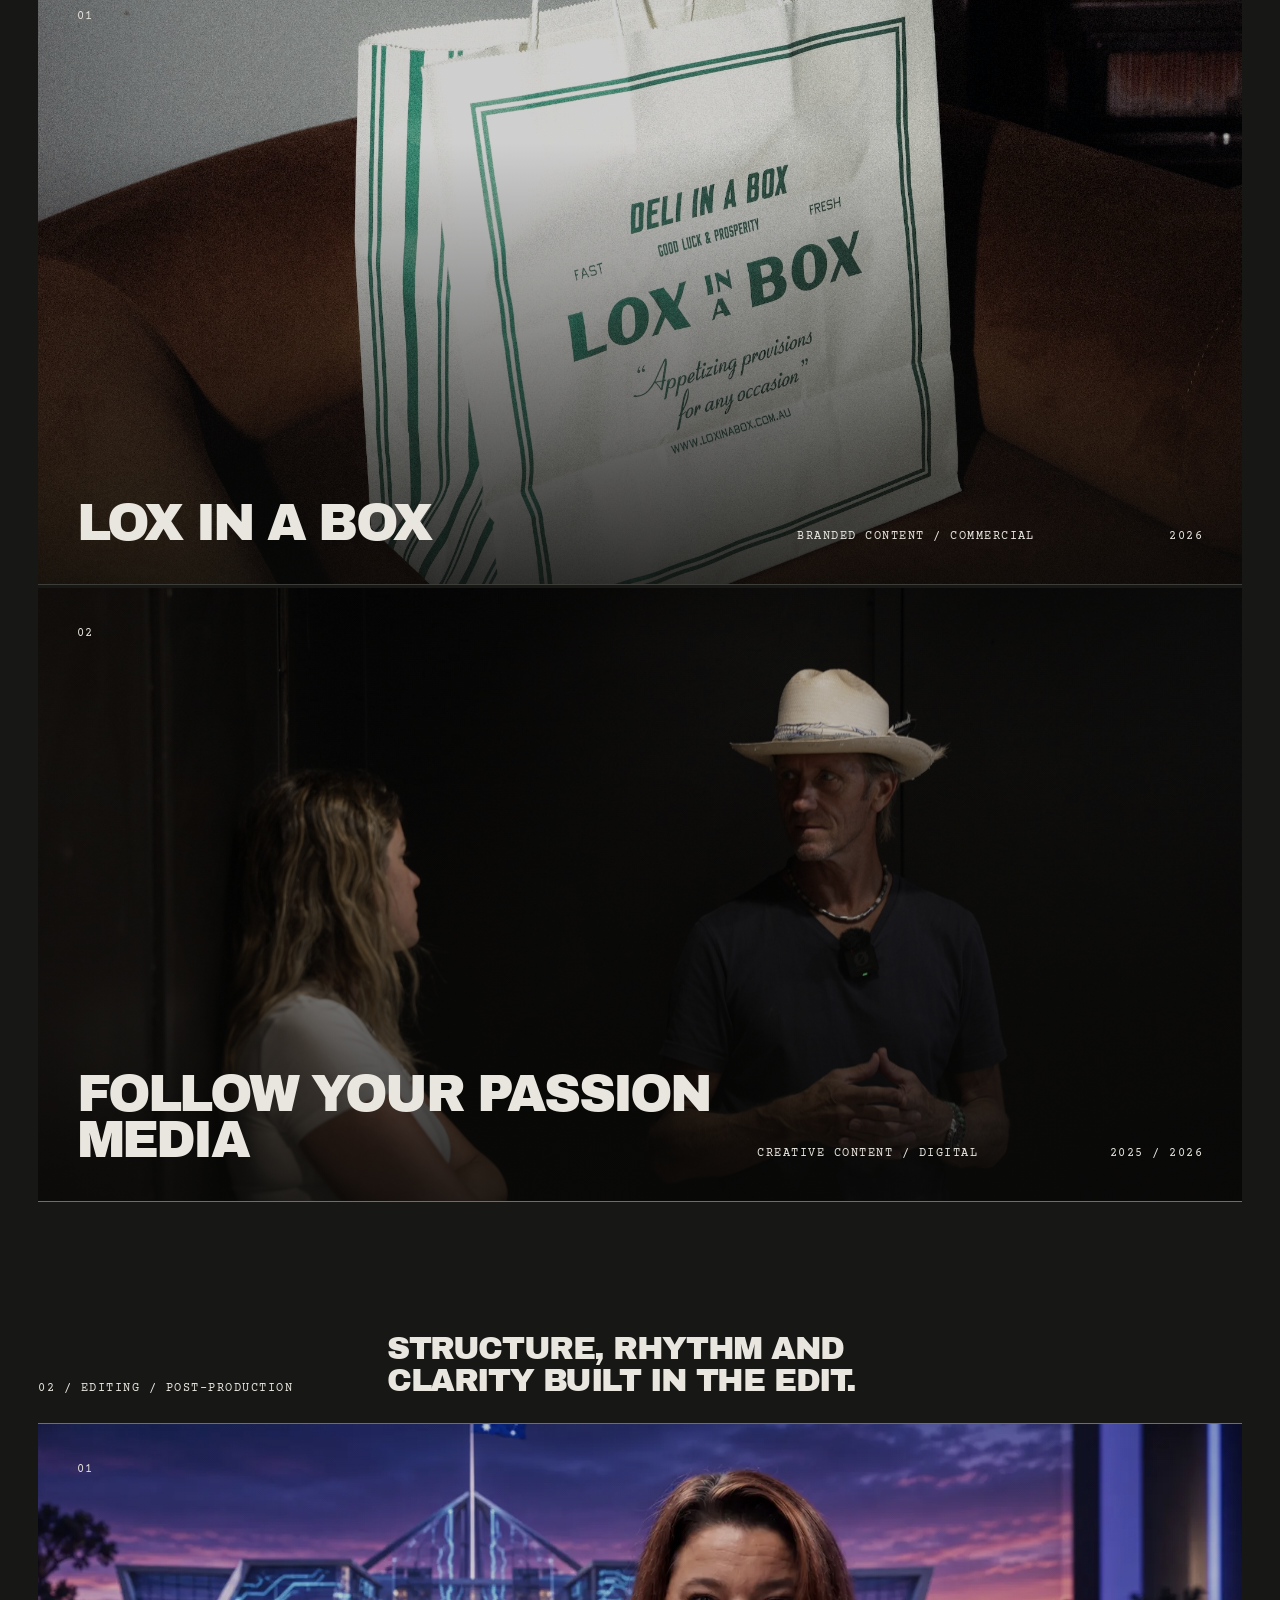
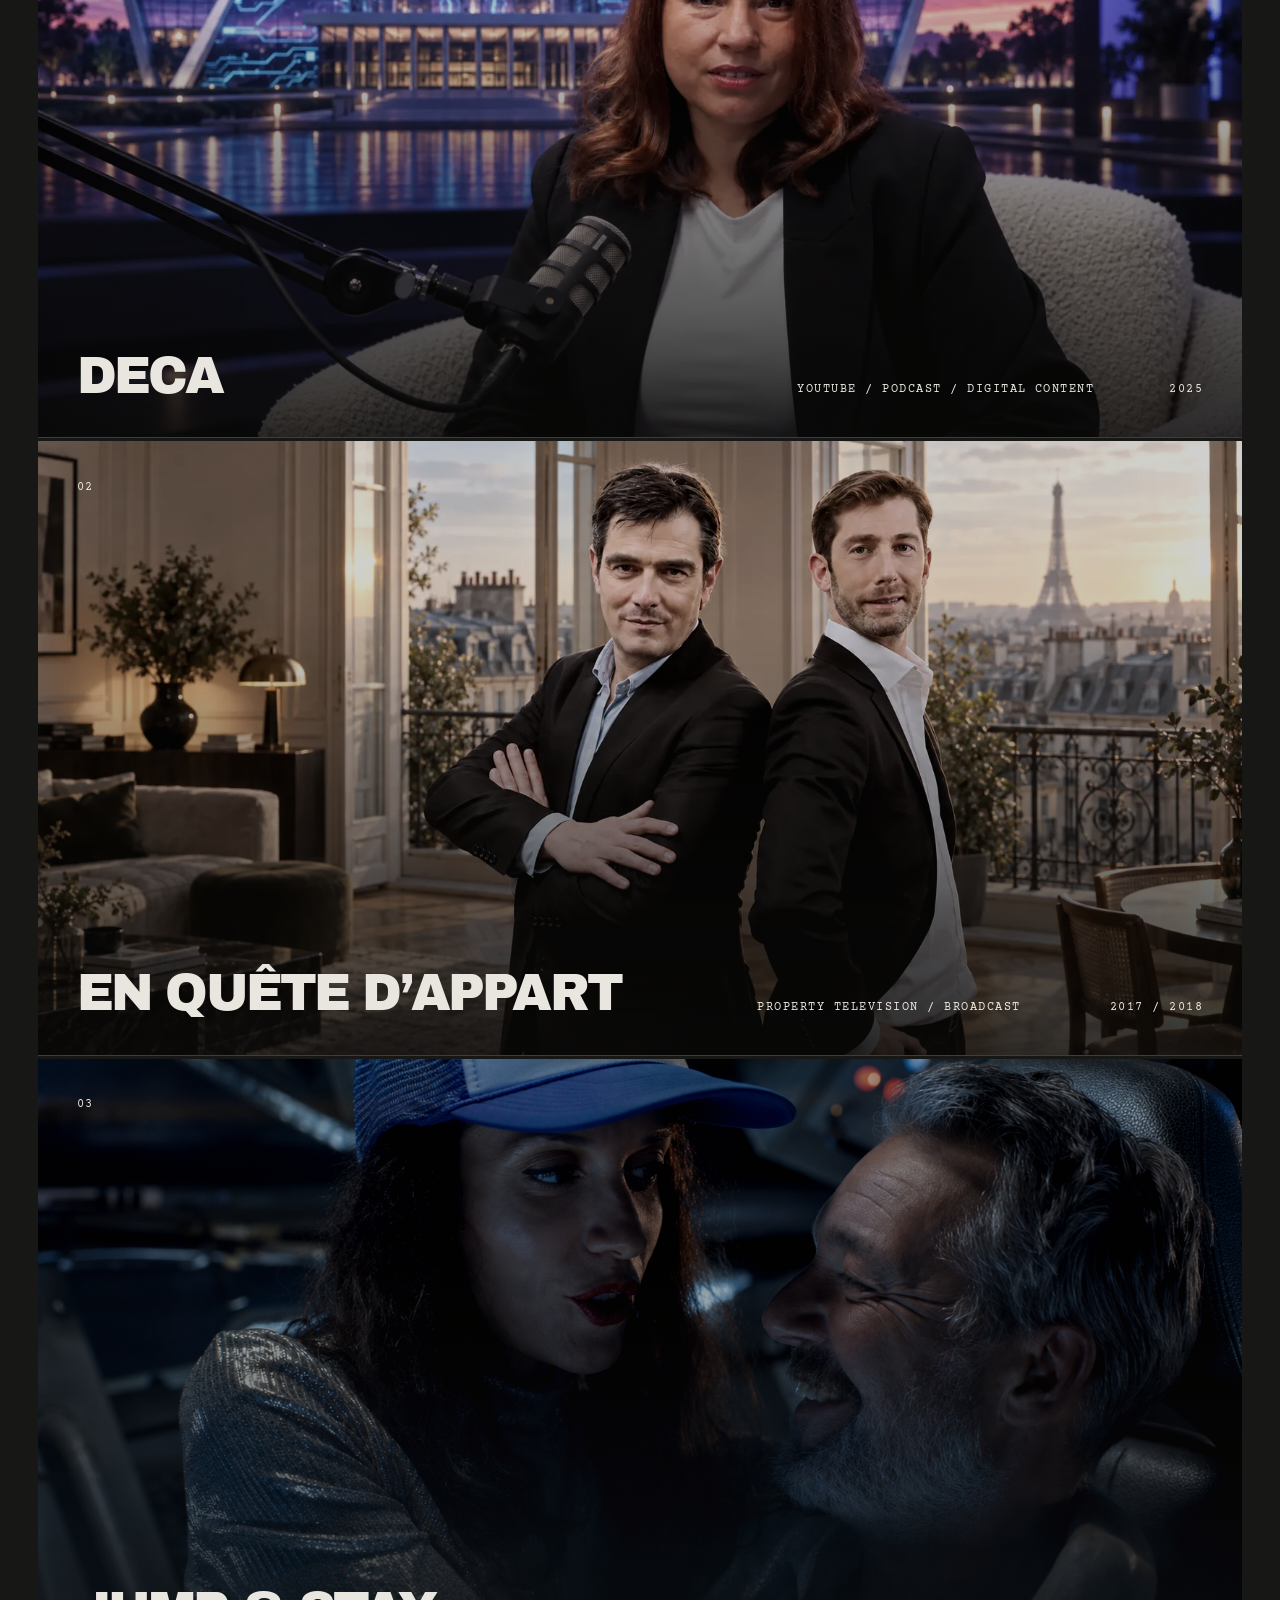
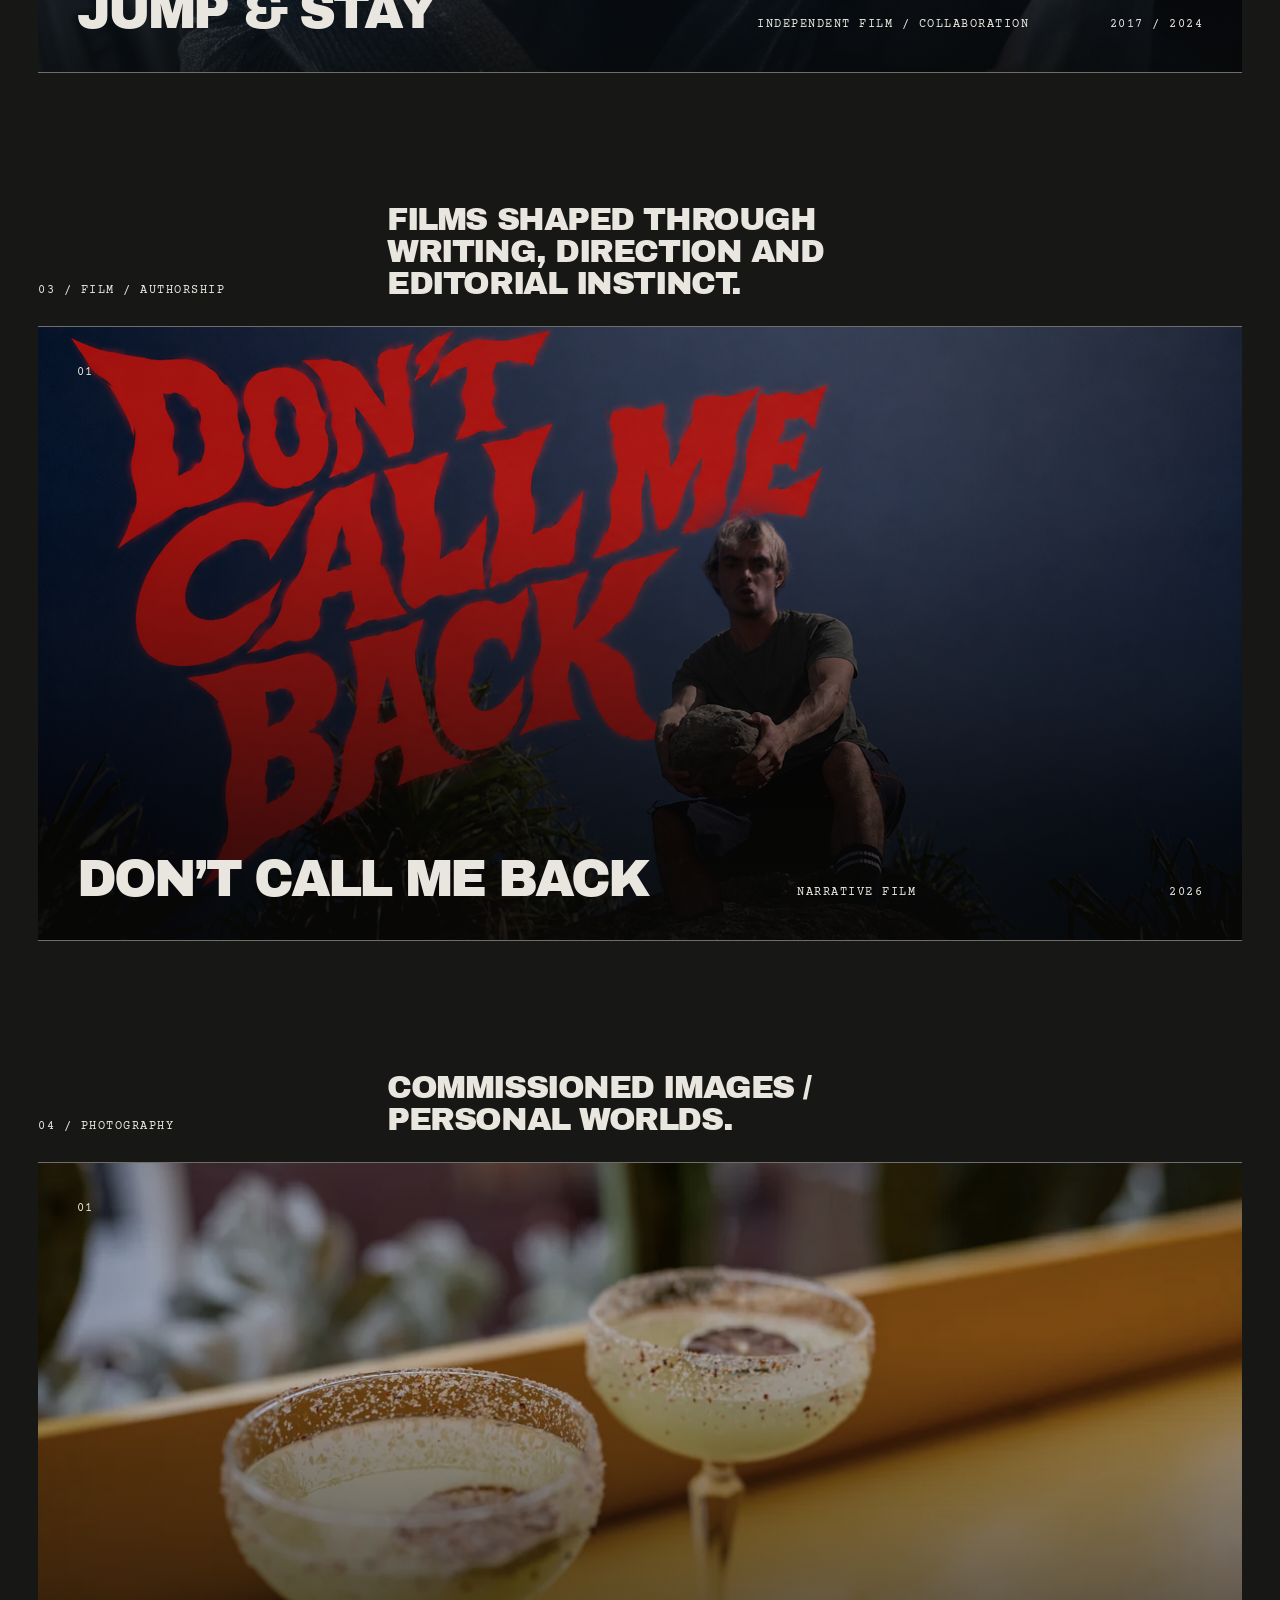
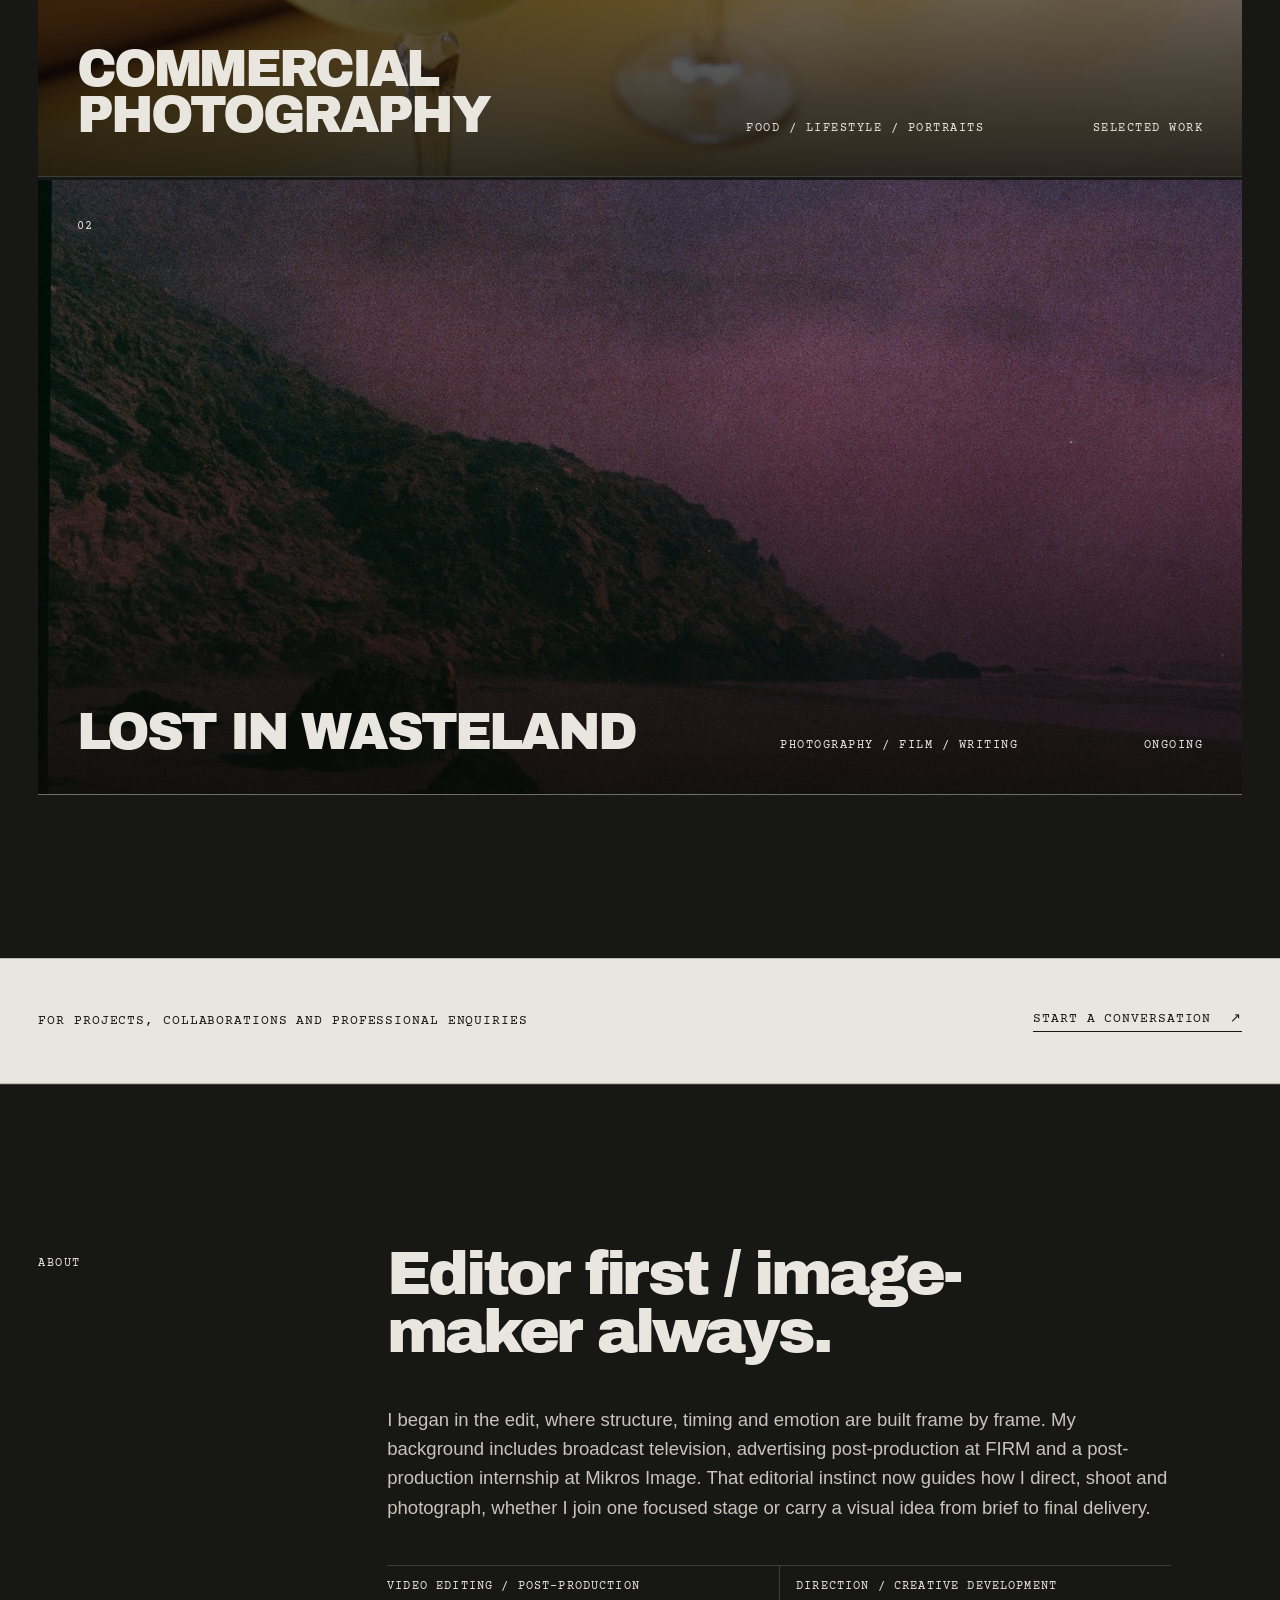
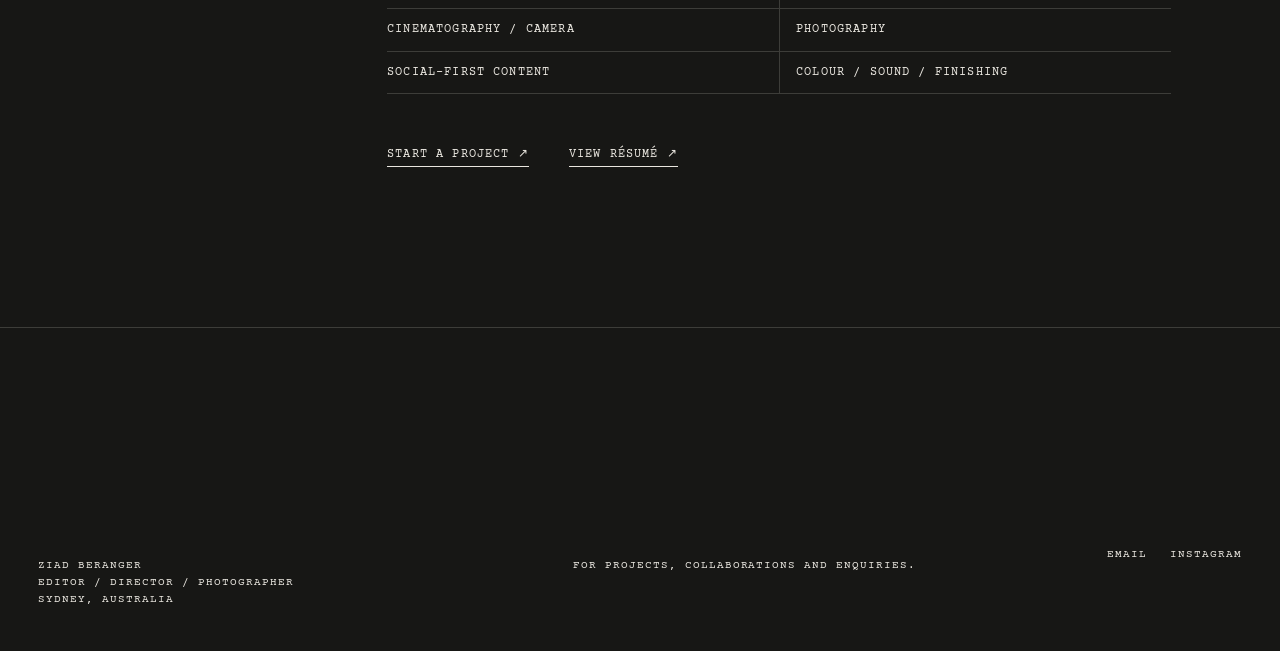
==== commit 01bc8378: "Publish validated recruiter-ready portfolio Identical content tree to locally reviewed commit 9481da" ====
--- a/index.html
+++ b/index.html
@@ -11,7 +11,7 @@
   <meta property="og:url" content="https://ziadberanger.com/">
   <meta property="og:type" content="website">
   <title>Ziad Beranger / Video Editor, Director &amp; Photographer, Sydney</title>
-  <link rel="stylesheet" href="styles.css?v=20260914-lox-2">
+  <link rel="stylesheet" href="styles.css?v=20260914-recruiter-1">
 </head>
 <body>
   <header class="nav" aria-label="Primary navigation">
@@ -111,6 +111,6 @@
     <article id="project-content"></article>
   </dialog>
 
-  <script src="app.js?v=20260914-lox-2"></script>
+  <script src="app.js?v=20260914-recruiter-1"></script>
 </body>
 </html>
--- a/styles.css
+++ b/styles.css
@@ -1864,3 +1864,54 @@
     font-size: clamp(2rem, 10.5vw, 4.5rem);
   }
 }
+
+/* Commercial Photography: complete frames, reserved proportions, a quiet two-column sequence. */
+.selection-gallery {
+  display: grid;
+  gap: clamp(1rem, 3vw, 3rem);
+  padding: 2rem var(--pad) 4rem;
+  background: var(--ink);
+}
+
+.selection-gallery-item {
+  min-width: 0;
+  margin: 0;
+}
+
+.selection-gallery-item img {
+  display: block;
+  width: 100%;
+  height: auto;
+  object-fit: contain;
+}
+
+.selection-gallery-row--solo .selection-gallery-item {
+  grid-column: 1 / -1;
+  width: min(100%, 640px);
+  justify-self: center;
+}
+
+#project-content[data-project="commercial-photography"] .project-story {
+  min-height: 0;
+  padding-block: 4rem;
+}
+
+@media (max-width: 720px) {
+  .selection-gallery {
+    grid-template-columns: minmax(0, 1fr);
+    padding-top: 0;
+  }
+}
+
+.selection-gallery-row {
+  display: grid;
+  grid-template-columns: var(--columns);
+  gap: clamp(1rem, 3vw, 3rem);
+  align-items: center;
+}
+
+@media (max-width: 720px) {
+  .selection-gallery-row {
+    grid-template-columns: minmax(0, 1fr);
+  }
+}
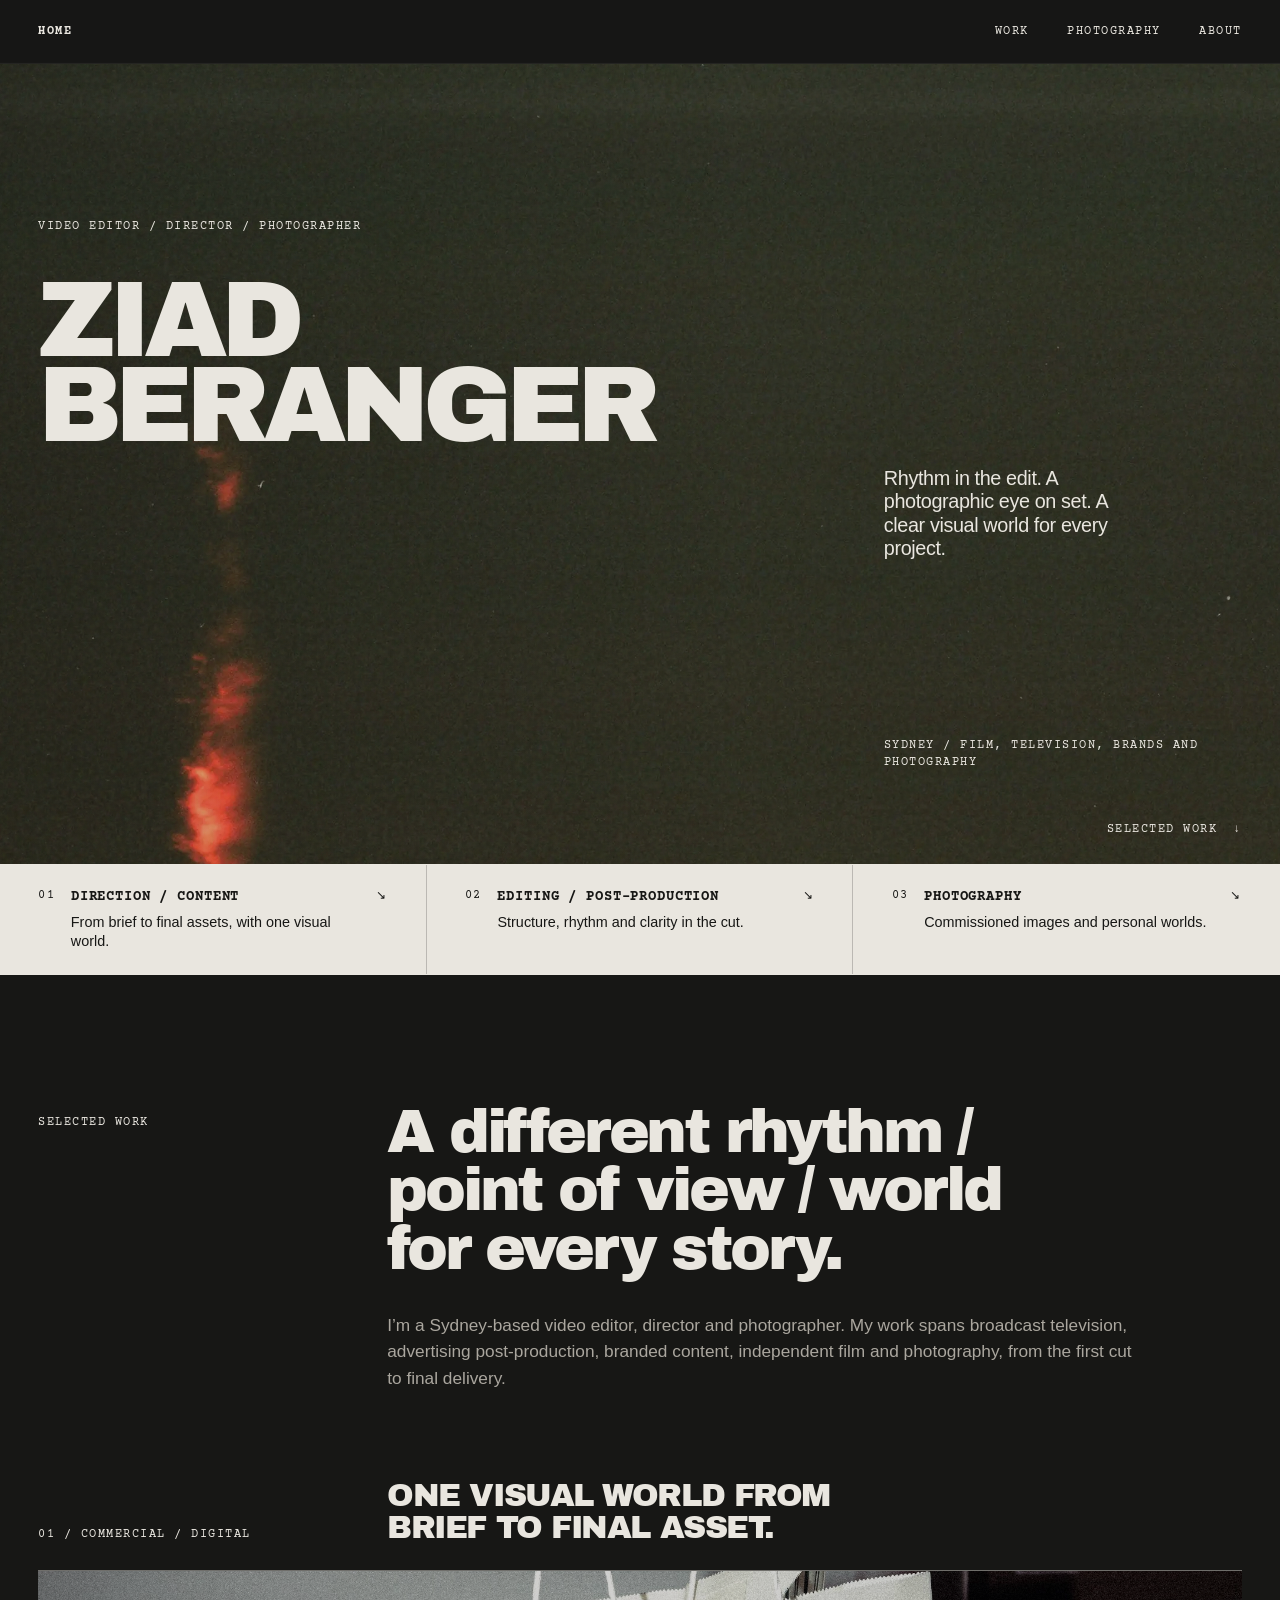
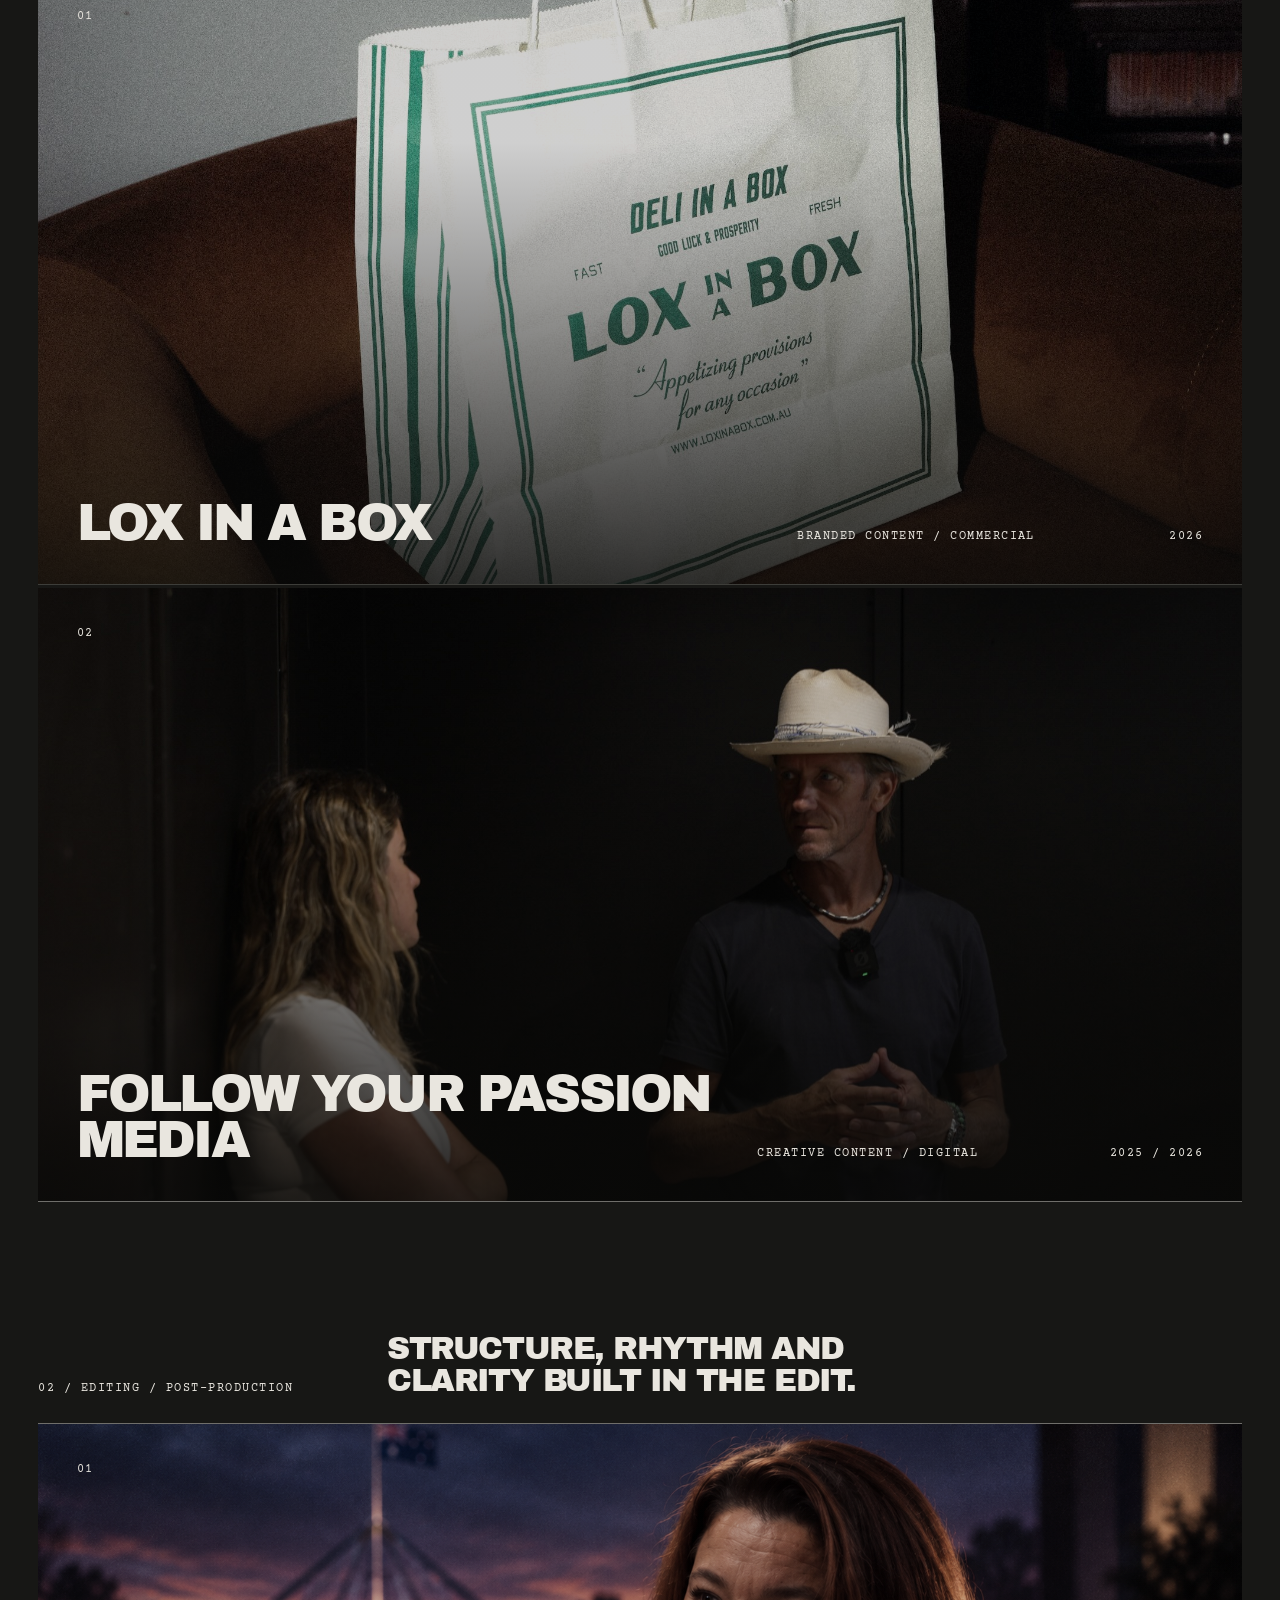
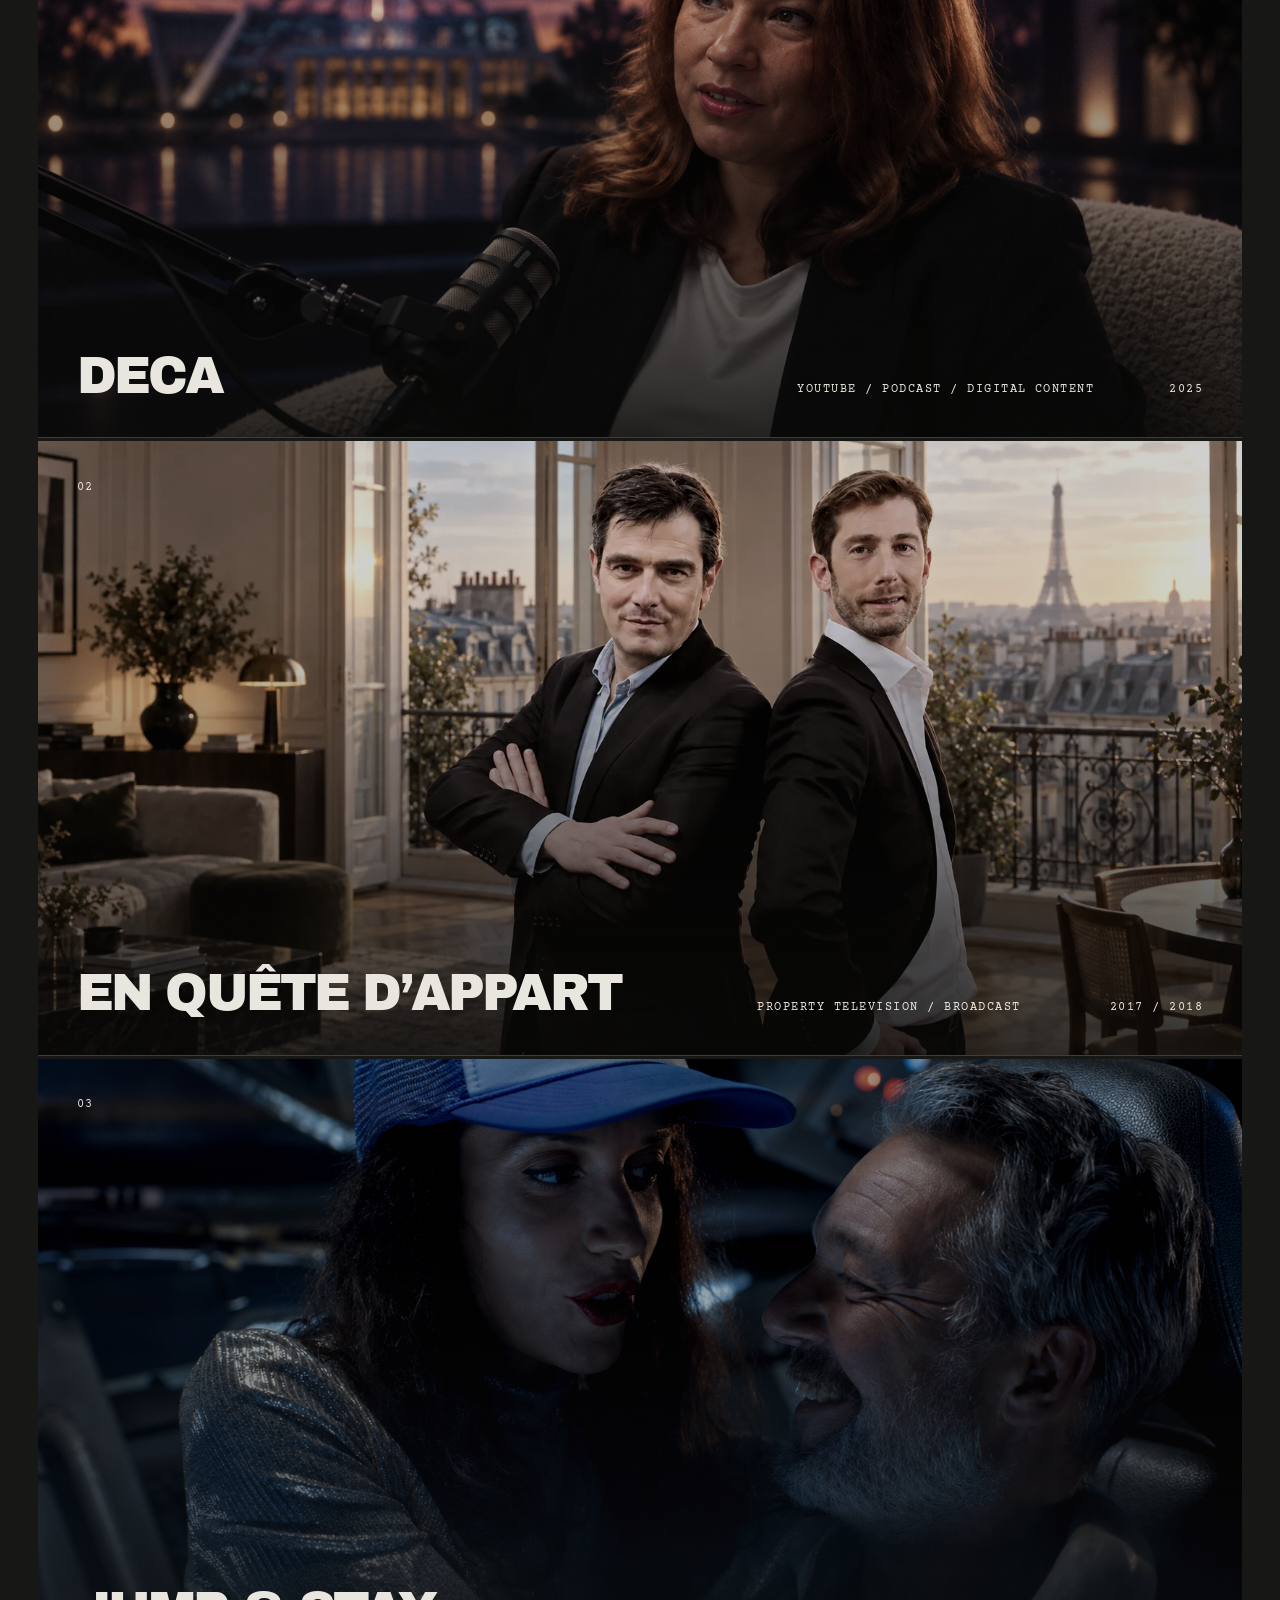
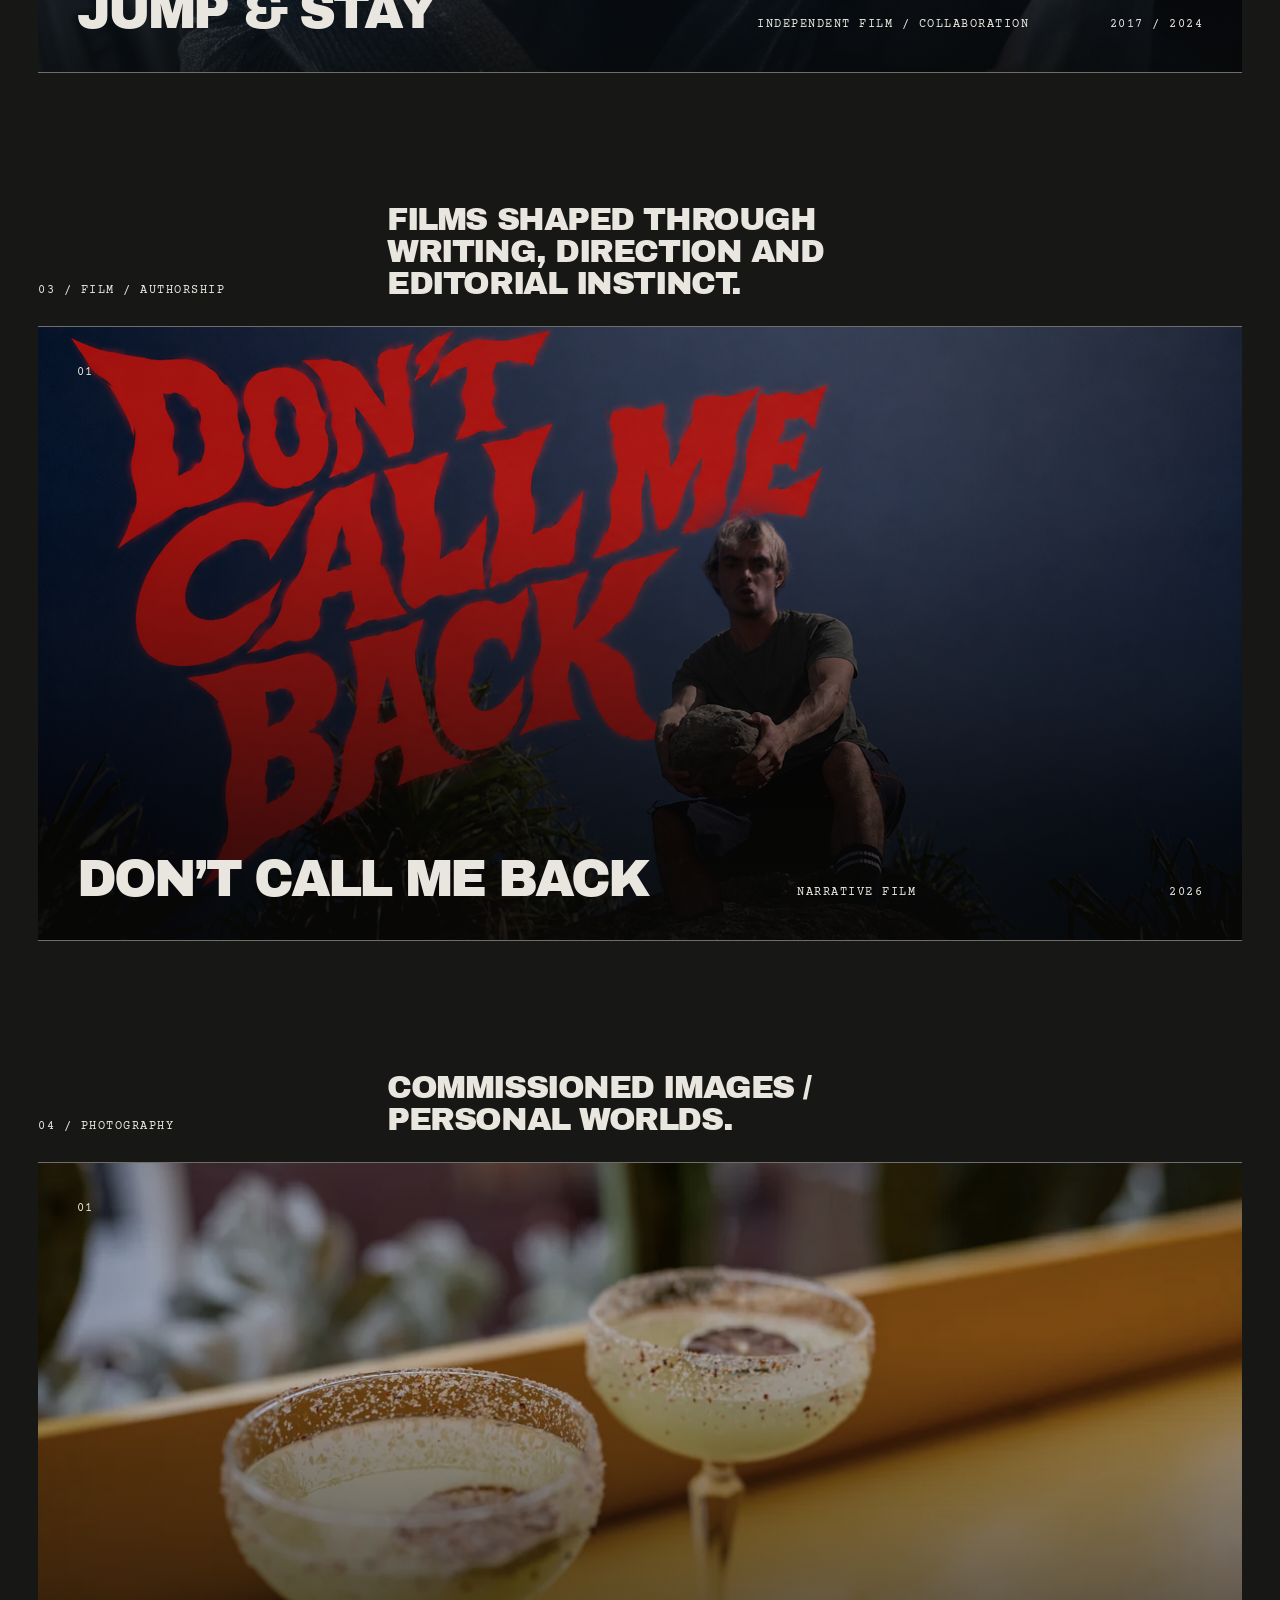
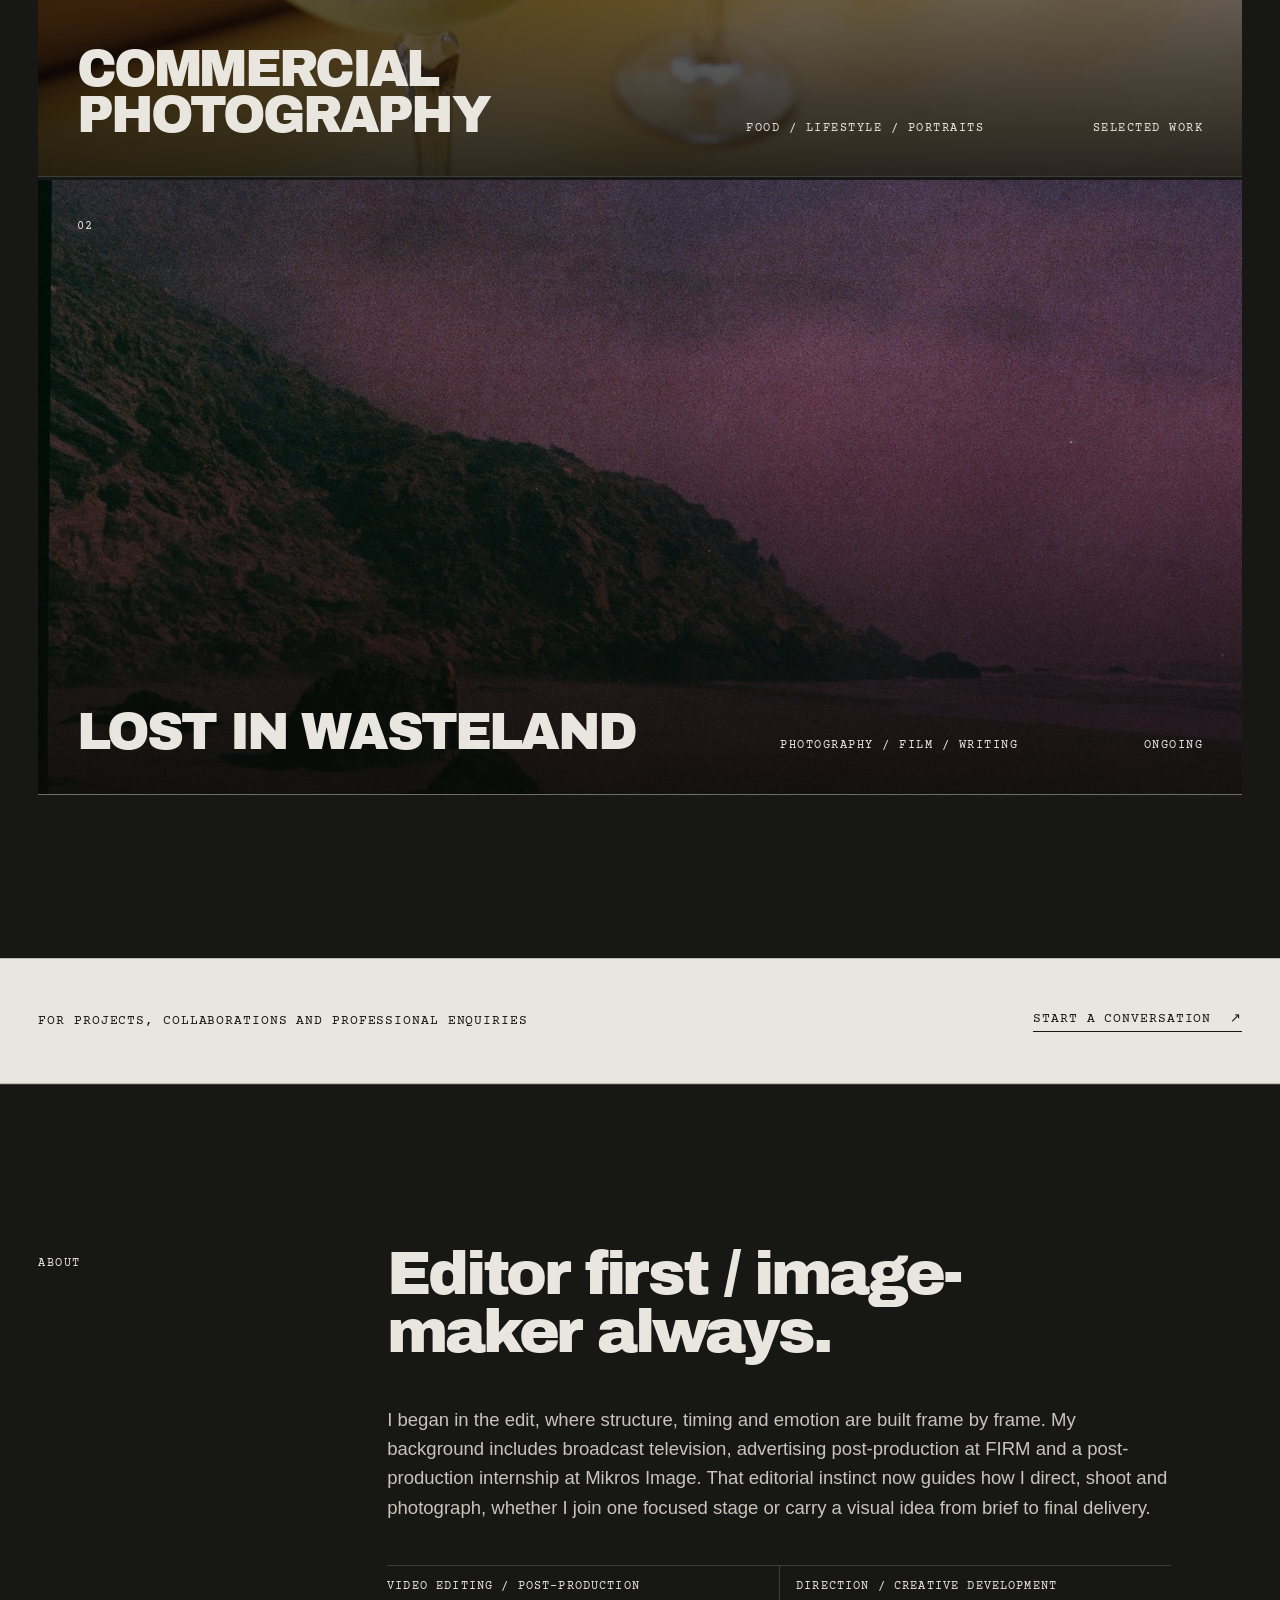
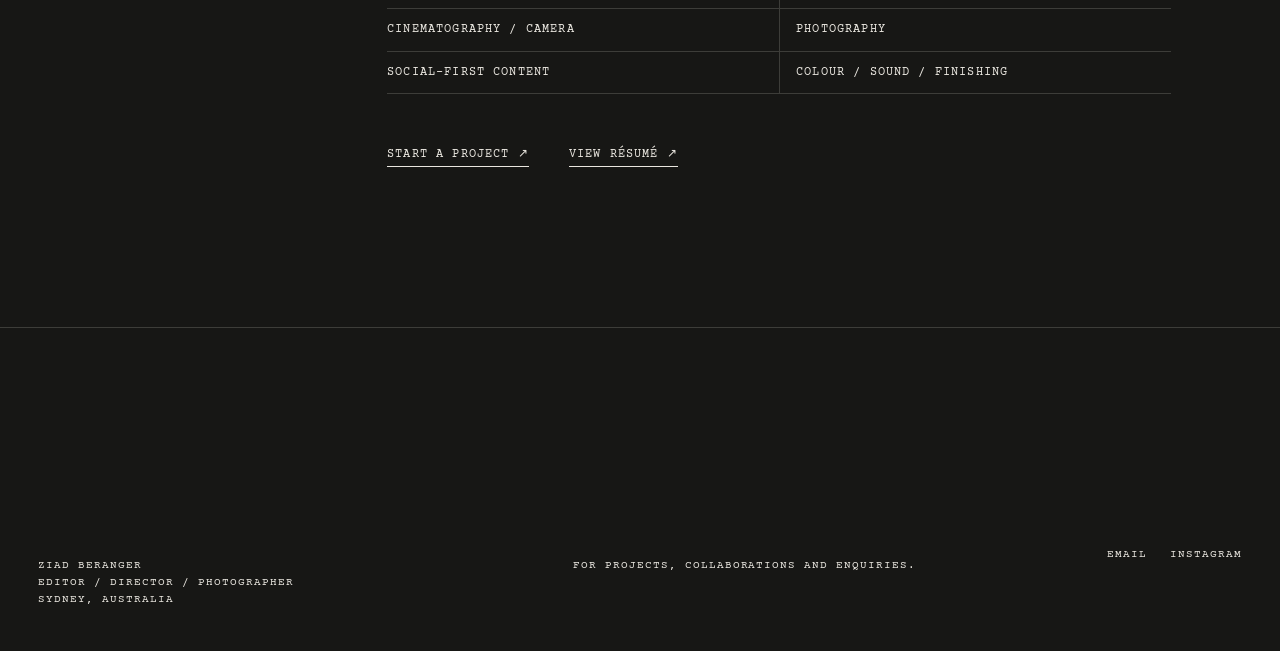
==== commit 9edc9dee: "FYPmodifs" ====
--- a/index.html
+++ b/index.html
@@ -11,7 +11,7 @@
   <meta property="og:url" content="https://ziadberanger.com/">
   <meta property="og:type" content="website">
   <title>Ziad Beranger / Video Editor, Director &amp; Photographer, Sydney</title>
-  <link rel="stylesheet" href="styles.css?v=20260914-recruiter-1">
+  <link rel="stylesheet" href="styles.css?v=20260921-fyp-1">
 </head>
 <body>
   <header class="nav" aria-label="Primary navigation">
@@ -111,6 +111,6 @@
     <article id="project-content"></article>
   </dialog>
 
-  <script src="app.js?v=20260914-recruiter-1"></script>
+  <script src="app.js?v=20260921-fyp-1"></script>
 </body>
 </html>
--- a/styles.css
+++ b/styles.css
@@ -1245,6 +1245,66 @@
   grid-column: 2 / 4;
 }
 
+/* FYP: a featured agency film, a portrait motion piece and production stills. */
+#project-content[data-project="follow-your-passion"] .project-feature-caption {
+  max-width: 50rem;
+  color: var(--muted);
+  font-size: 1rem;
+  line-height: 1.5;
+  margin: 1.25rem 0 0;
+}
+
+#project-content[data-project="follow-your-passion"] .related-works-grid {
+  grid-template-columns: 1fr;
+}
+
+#project-content[data-project="follow-your-passion"] .related-work--vertical {
+  display: grid;
+  grid-template-columns: minmax(0, 360px) minmax(0, 1fr);
+  grid-template-rows: auto auto auto 1fr;
+  gap: .8rem clamp(2rem, 6vw, 7rem);
+  padding: 2.5rem 0 0;
+  background: #141411;
+}
+
+#project-content[data-project="follow-your-passion"] .related-work--vertical video {
+  grid-column: 1;
+  grid-row: 1 / 5;
+  width: 100%;
+  aspect-ratio: 9 / 16;
+  object-fit: contain;
+  margin: 0;
+}
+
+#project-content[data-project="follow-your-passion"] .related-work--vertical > :not(video) {
+  grid-column: 2;
+  margin: 0;
+}
+
+#project-content[data-project="follow-your-passion"] .project-gallery-heading {
+  padding: 2.5rem var(--pad);
+  border-top: 1px solid var(--line);
+}
+
+#project-content[data-project="follow-your-passion"] .project-gallery-heading > p:last-child {
+  max-width: 42rem;
+  color: var(--muted);
+  line-height: 1.5;
+}
+
+@media (max-width: 640px) {
+  #project-content[data-project="follow-your-passion"] .related-work--vertical {
+    display: flex;
+    flex-direction: column;
+    gap: 1rem;
+  }
+  #project-content[data-project="follow-your-passion"] .related-work--vertical video {
+    max-width: 340px;
+    align-self: center;
+    margin-bottom: .5rem;
+  }
+}
+
 .related-works {
   padding: 2.4rem var(--pad) 7rem;
   border-top: 1px solid var(--line);
@@ -1865,53 +1925,79 @@
   }
 }
 
-/* Commercial Photography: complete frames, reserved proportions, a quiet two-column sequence. */
+/* Commercial Photography: a layered moodboard with uncropped images. */
 .selection-gallery {
   display: grid;
-  gap: clamp(1rem, 3vw, 3rem);
-  padding: 2rem var(--pad) 4rem;
+  gap: clamp(2rem, 6vw, 6rem);
+  padding: 3rem var(--pad) 6rem;
   background: var(--ink);
 }
-
+.selection-gallery-row {
+  display: grid;
+  grid-template-columns: repeat(12, minmax(0, 1fr));
+  align-items: center;
+  isolation: isolate;
+}
 .selection-gallery-item {
   min-width: 0;
   margin: 0;
-}
-
+  grid-row: 1;
+  grid-column: 2 / 7;
+  transform: rotate(-2deg);
+  box-shadow: 0 12px 36px rgb(0 0 0 / 28%);
+}
+.selection-gallery-item:nth-child(2) {
+  grid-column: 6 / 13;
+  margin-top: 24%;
+  transform: rotate(1.5deg);
+  z-index: 1;
+}
+.selection-gallery-row:nth-child(even) .selection-gallery-item:first-child {
+  grid-column: 1 / 9;
+  transform: rotate(1deg);
+}
+.selection-gallery-row:nth-child(even) .selection-gallery-item:nth-child(2) {
+  grid-column: 8 / 13;
+  margin-top: 48%;
+  transform: rotate(-2deg);
+}
+.selection-gallery-item:nth-child(3) {
+  grid-row: 2;
+  grid-column: 4 / 11;
+  margin-top: -5%;
+  transform: rotate(-1deg);
+  z-index: 2;
+}
 .selection-gallery-item img {
   display: block;
   width: 100%;
   height: auto;
   object-fit: contain;
 }
-
-.selection-gallery-row--solo .selection-gallery-item {
-  grid-column: 1 / -1;
-  width: min(100%, 640px);
-  justify-self: center;
-}
-
 #project-content[data-project="commercial-photography"] .project-story {
   min-height: 0;
   padding-block: 4rem;
 }
-
 @media (max-width: 720px) {
   .selection-gallery {
-    grid-template-columns: minmax(0, 1fr);
-    padding-top: 0;
-  }
-}
-
-.selection-gallery-row {
-  display: grid;
-  grid-template-columns: var(--columns);
-  gap: clamp(1rem, 3vw, 3rem);
-  align-items: center;
-}
-
-@media (max-width: 720px) {
+    padding-top: 1rem;
+    gap: 2rem;
+  }
   .selection-gallery-row {
-    grid-template-columns: minmax(0, 1fr);
-  }
-}
+    display: flex;
+    flex-direction: column;
+    align-items: flex-start;
+  }
+  .selection-gallery-row .selection-gallery-item:nth-child(n) {
+    width: 90%;
+    margin-top: 0;
+    transform: none;
+  }
+  .selection-gallery-row .selection-gallery-item:nth-child(2) {
+    align-self: flex-end;
+    margin-top: -1rem;
+  }
+  .selection-gallery-row .selection-gallery-item:nth-child(3) {
+    margin-top: -1rem;
+  }
+}
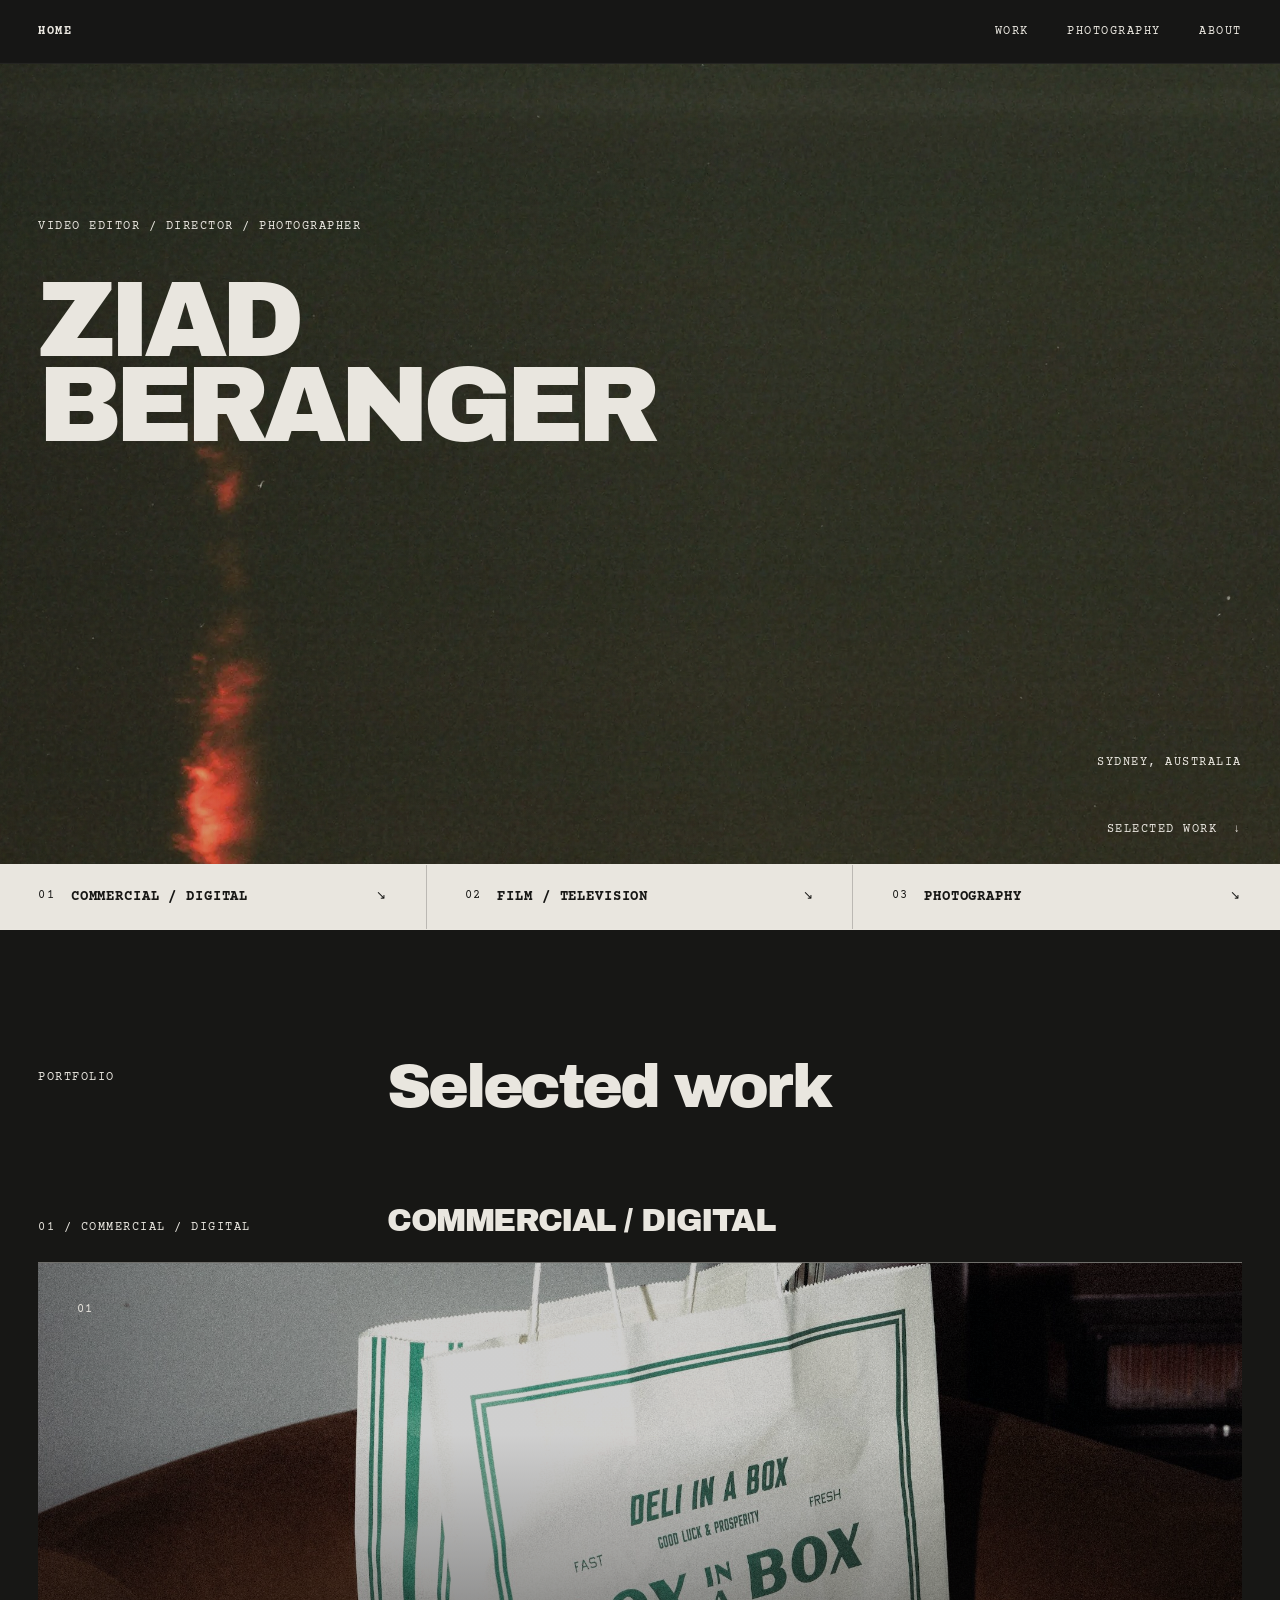
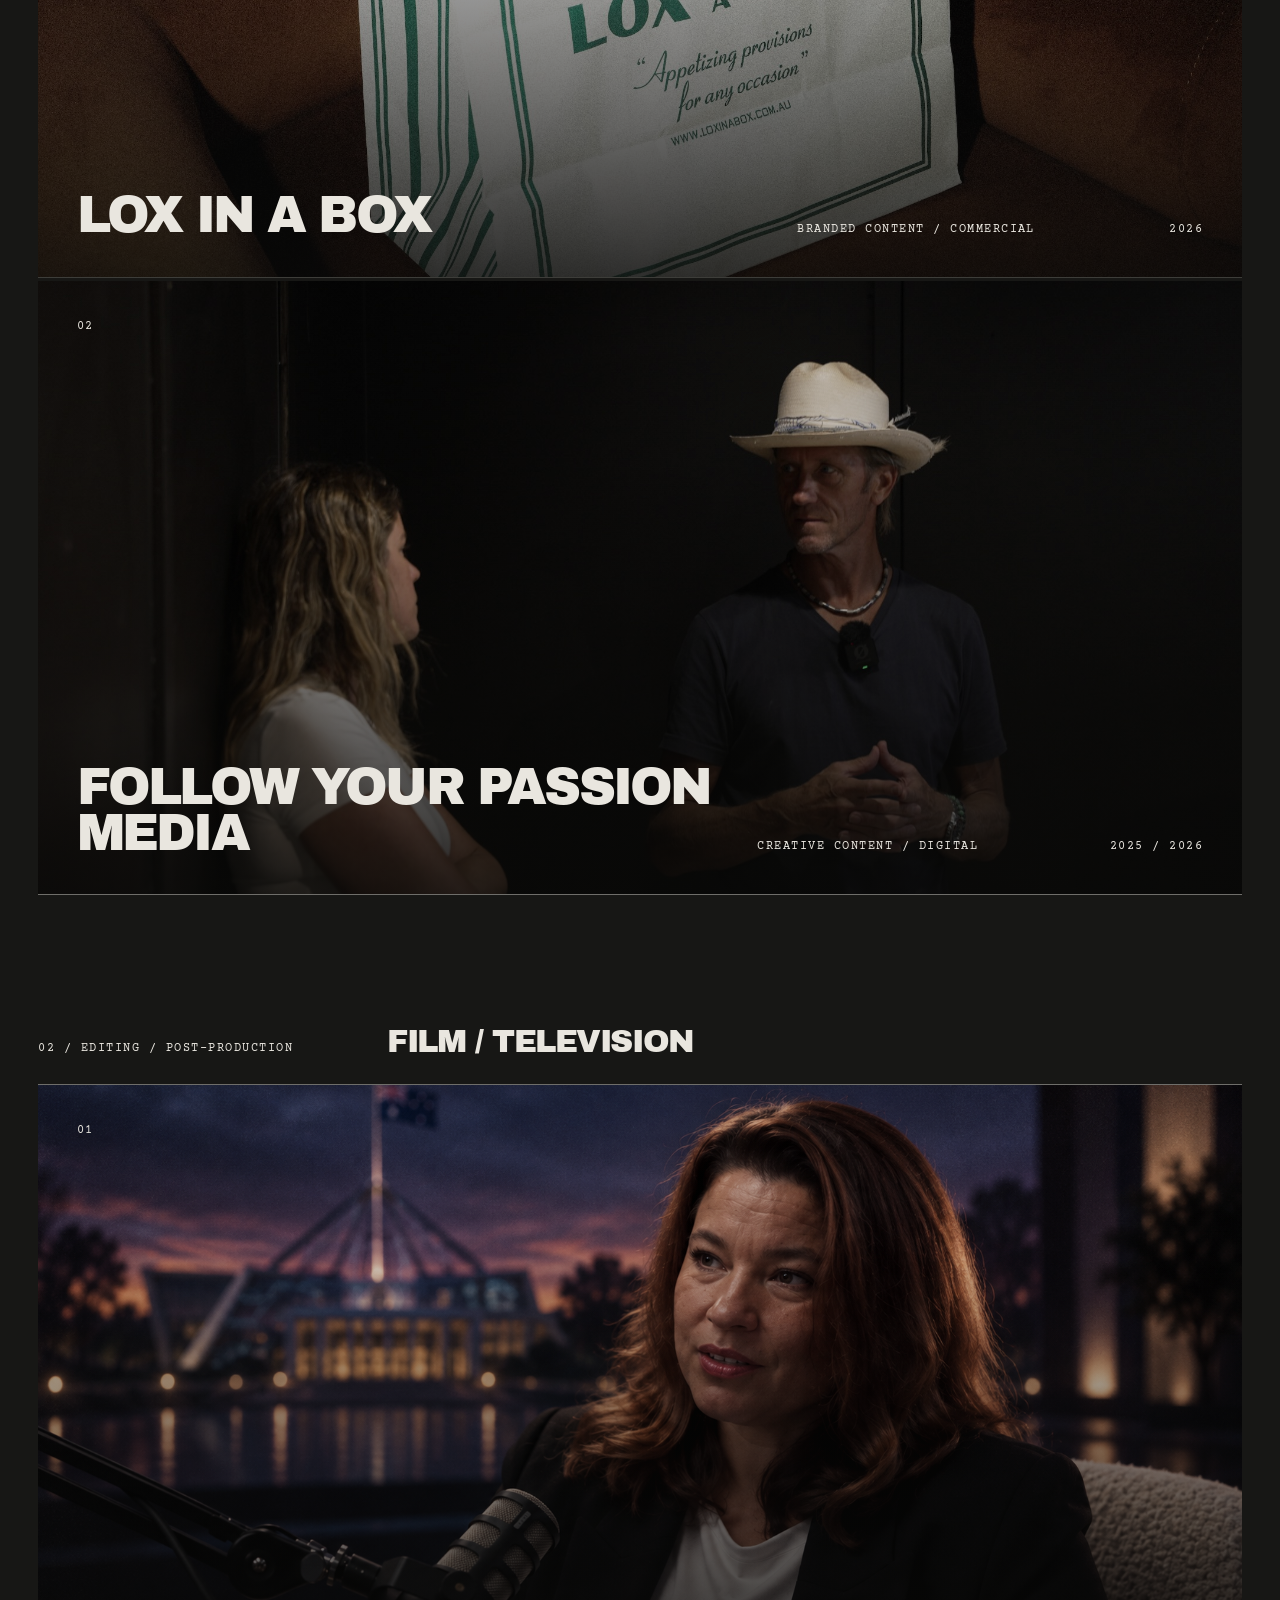
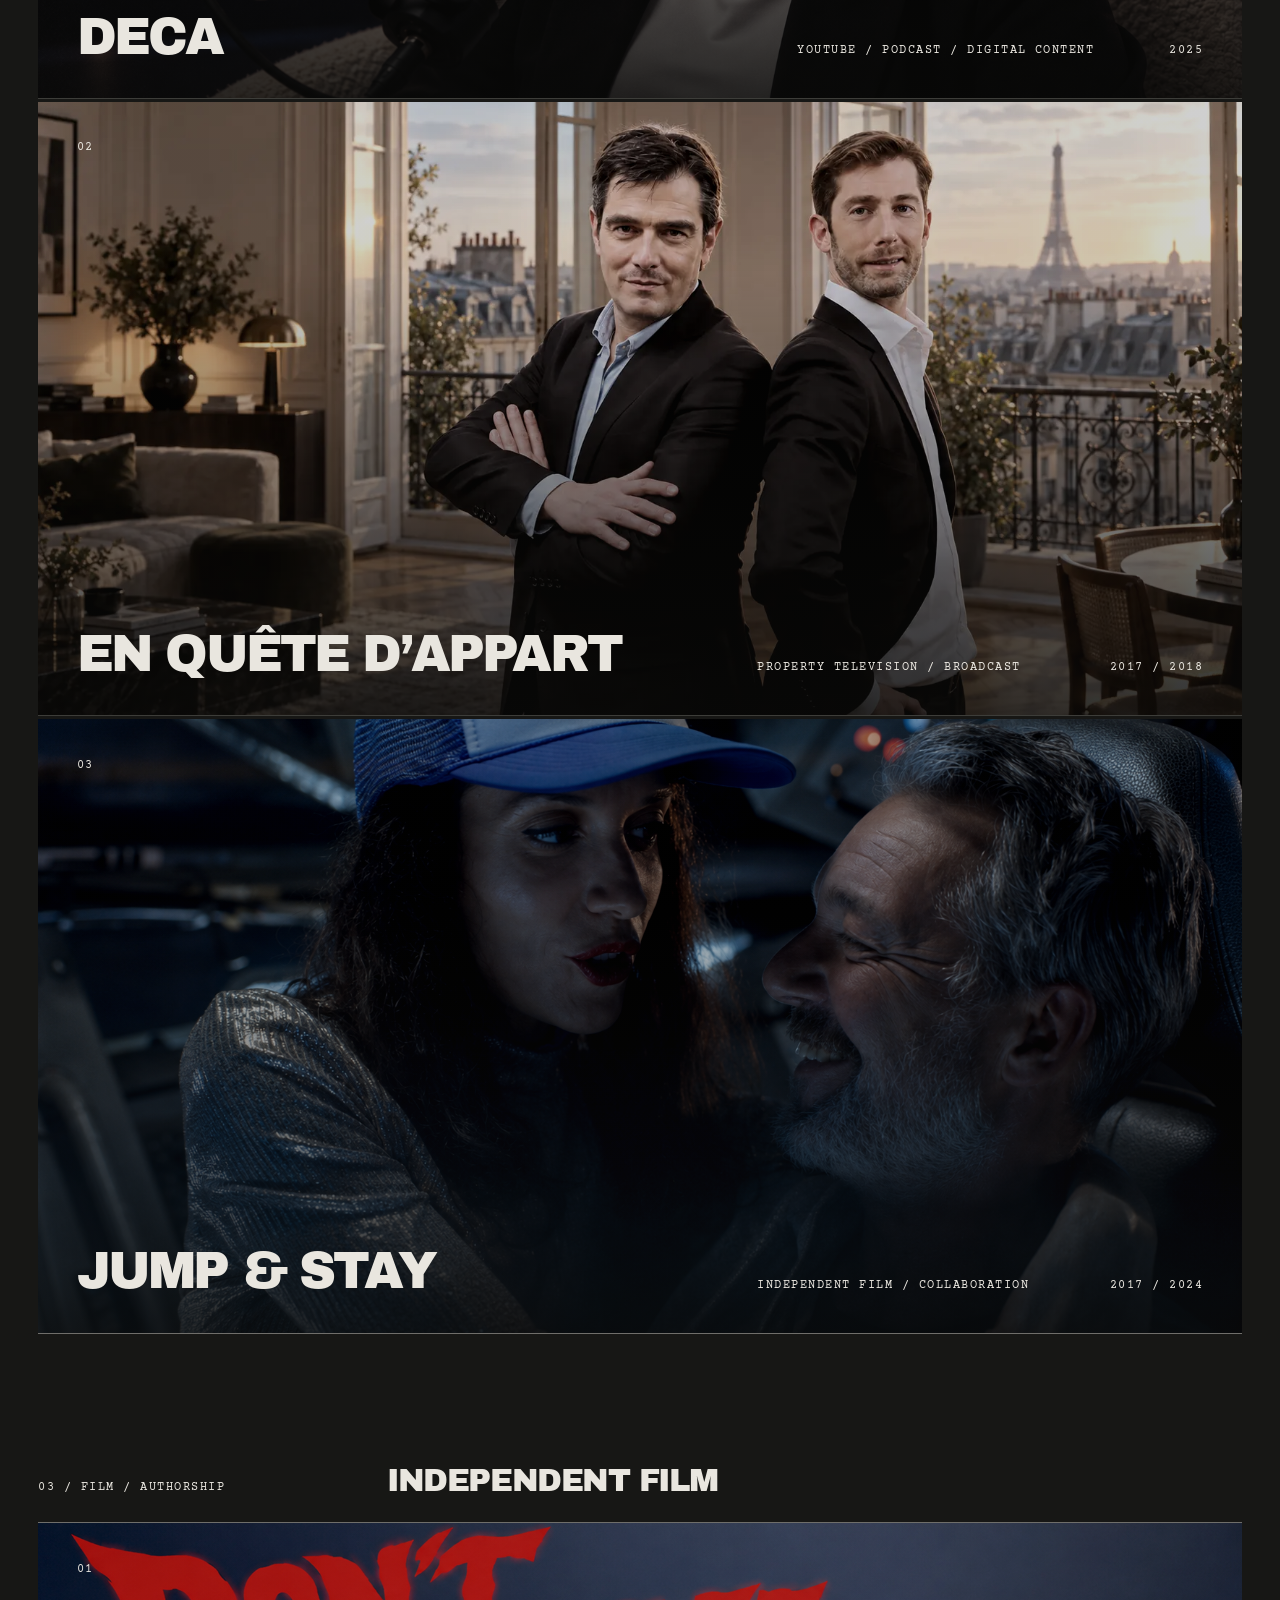
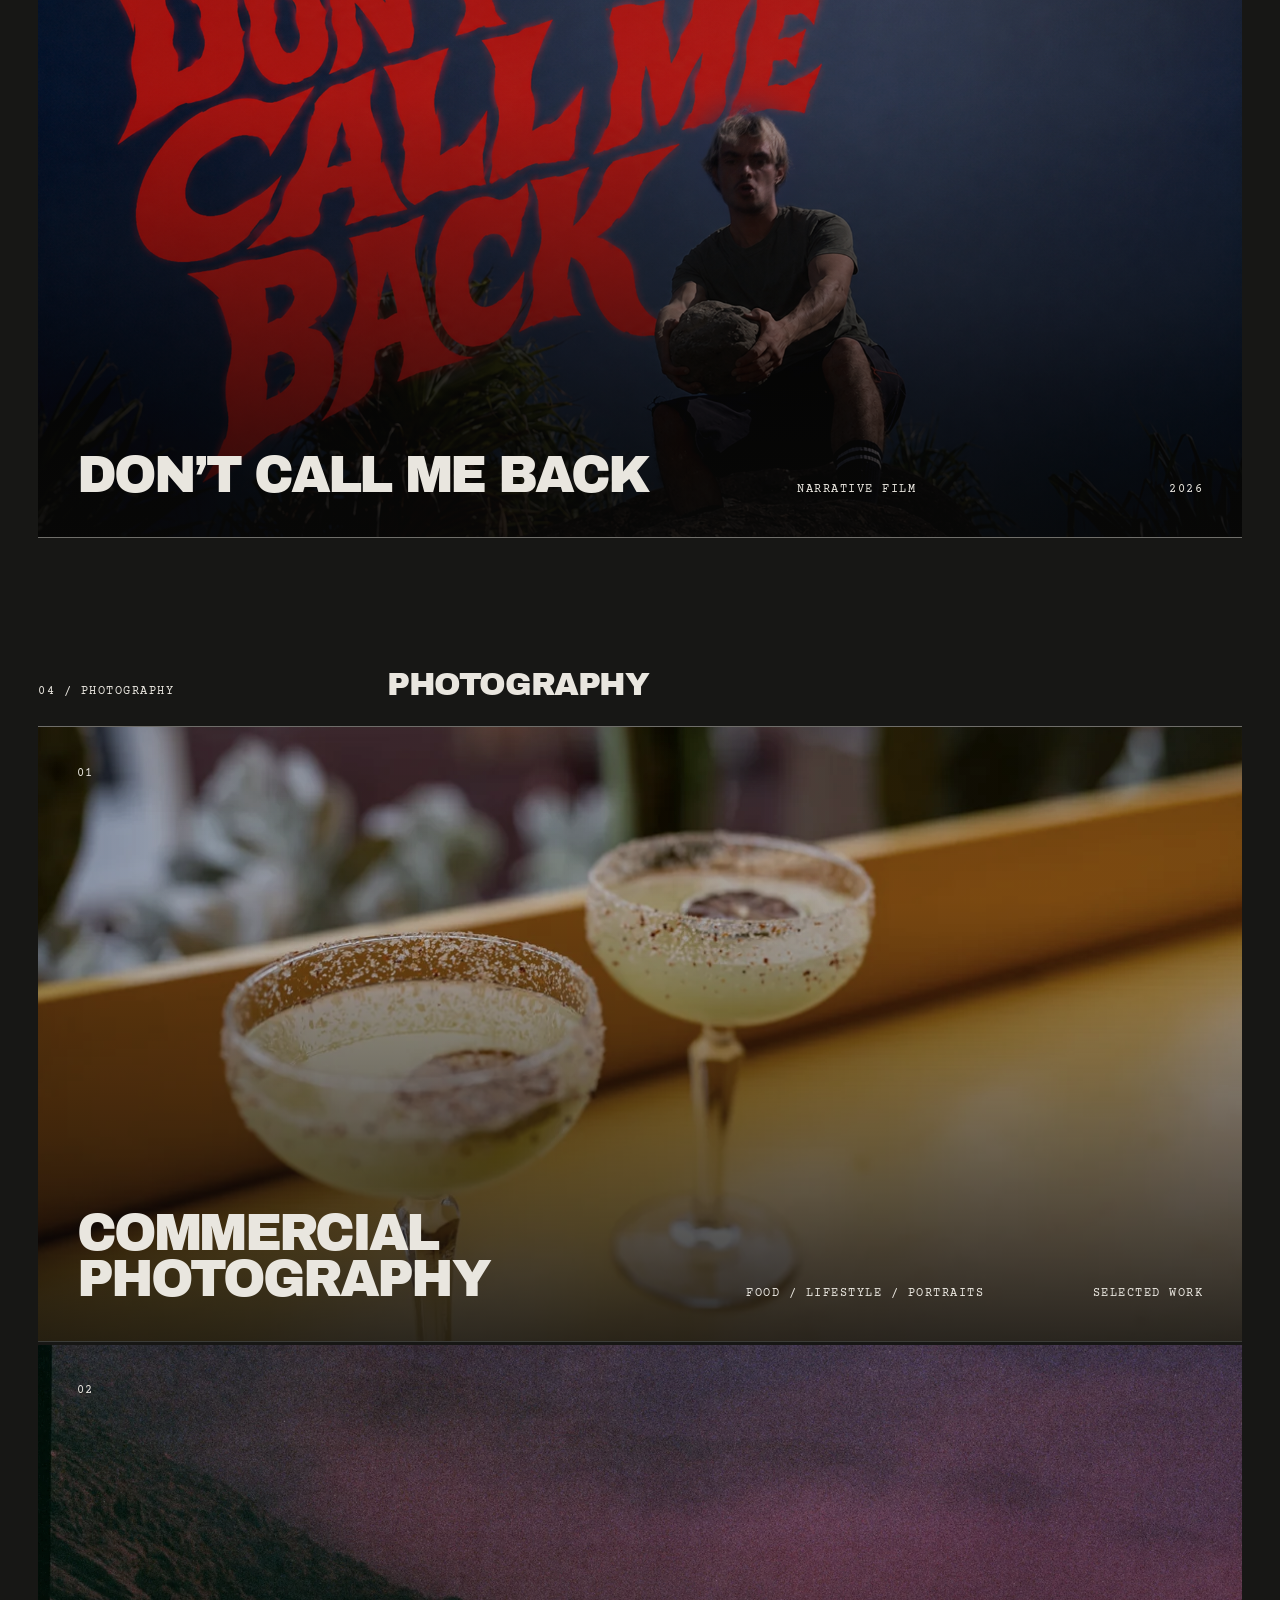
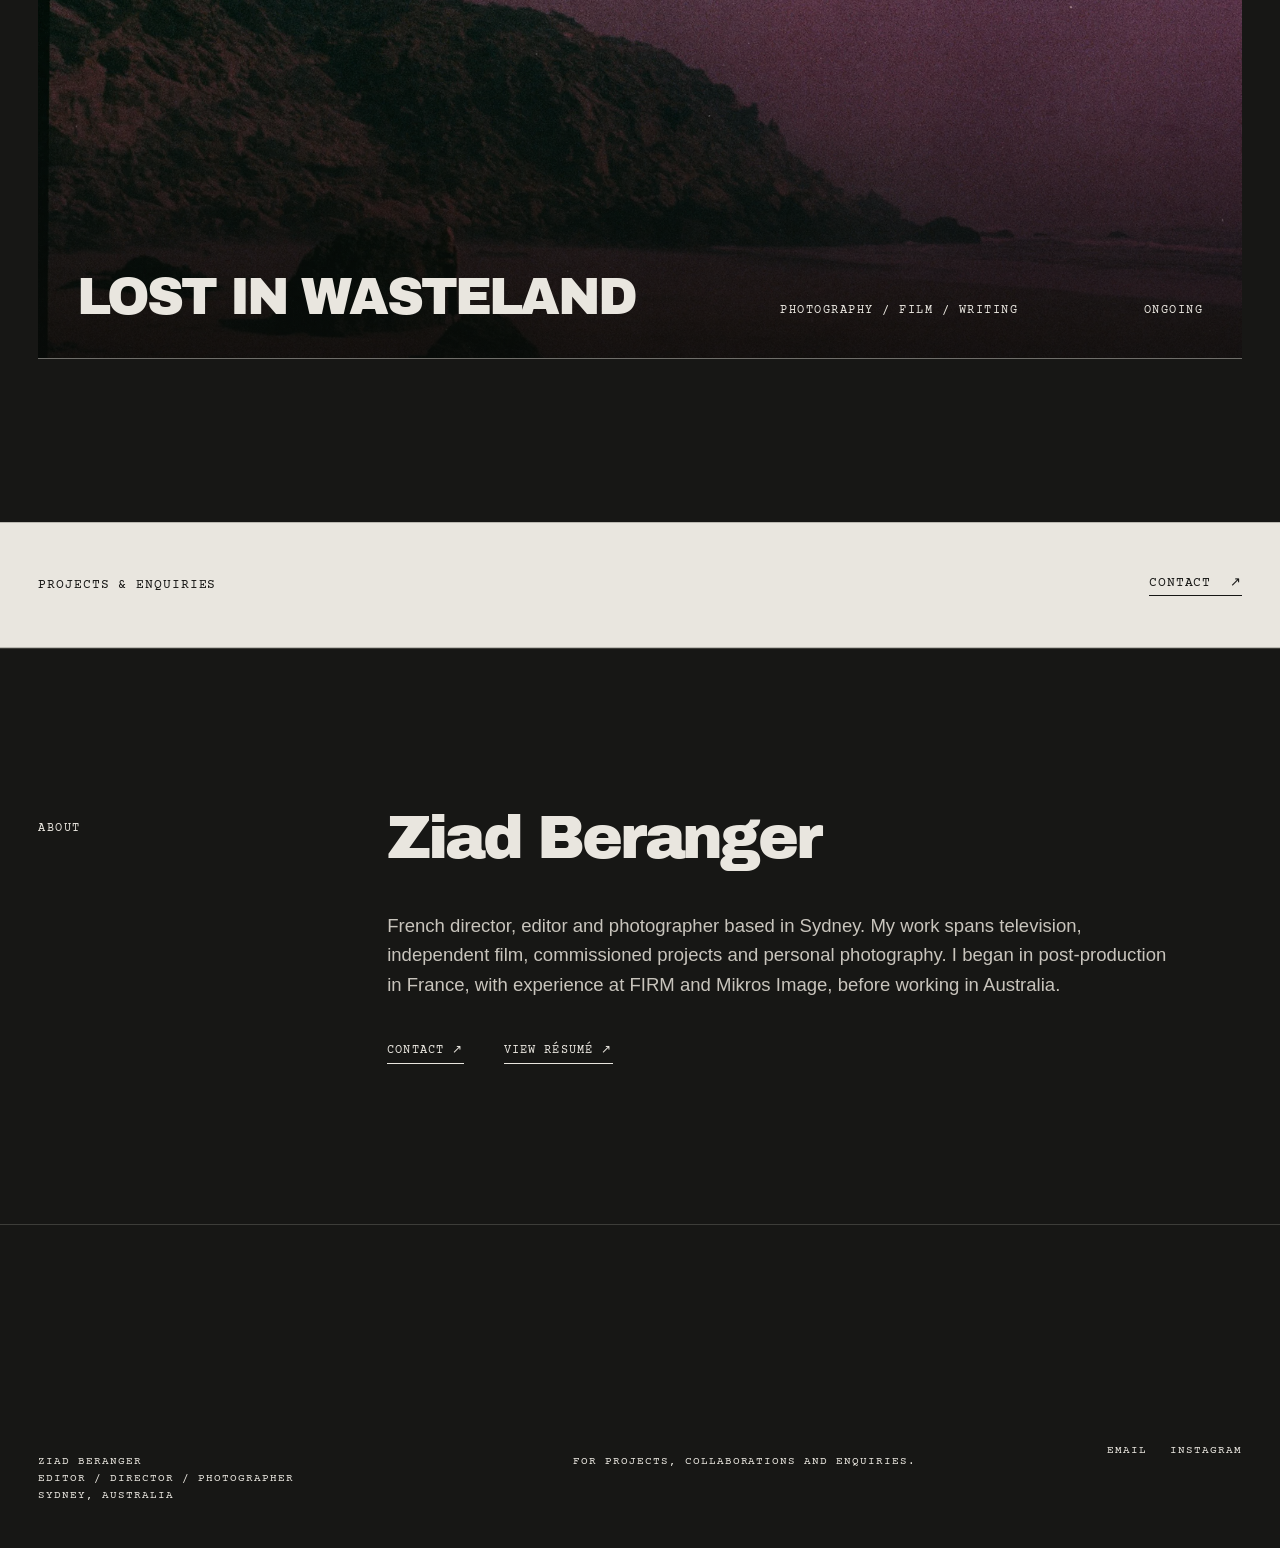
==== commit a34948a1: "modifs editorial" ====
--- a/index.html
+++ b/index.html
@@ -11,7 +11,7 @@
   <meta property="og:url" content="https://ziadberanger.com/">
   <meta property="og:type" content="website">
   <title>Ziad Beranger / Video Editor, Director &amp; Photographer, Sydney</title>
-  <link rel="stylesheet" href="styles.css?v=20260921-fyp-1">
+  <link rel="stylesheet" href="styles.css?v=20260921-editorial-2">
 </head>
 <body>
   <header class="nav" aria-label="Primary navigation">
@@ -32,8 +32,7 @@
       <div class="hero-copy">
         <p class="eyebrow">Video Editor / Director / Photographer</p>
         <h1 id="hero-title">Ziad<br>Beranger</h1>
-        <p class="discipline">Rhythm in the edit. A photographic eye on set. A clear visual world for every project.</p>
-        <p class="location">Sydney / Film, television, brands and photography</p>
+        <p class="location">Sydney, Australia</p>
       </div>
 
       <a class="scroll-cue" href="#work">Selected work <span>↓</span></a>
@@ -42,27 +41,26 @@
     <nav class="role-nav" aria-label="Browse work by discipline">
       <a href="#direction-content">
         <span class="role-nav-number">01</span>
-        <span><strong>Direction / Content</strong><small>From brief to final assets, with one visual world.</small></span>
+        <span><strong>Commercial / Digital</strong></span>
         <span aria-hidden="true">↘</span>
       </a>
       <a href="#editing-post">
         <span class="role-nav-number">02</span>
-        <span><strong>Editing / Post-production</strong><small>Structure, rhythm and clarity in the cut.</small></span>
+        <span><strong>Film / Television</strong></span>
         <span aria-hidden="true">↘</span>
       </a>
       <a href="#photography">
         <span class="role-nav-number">03</span>
-        <span><strong>Photography</strong><small>Commissioned images and personal worlds.</small></span>
+        <span><strong>Photography</strong></span>
         <span aria-hidden="true">↘</span>
       </a>
     </nav>
 
     <section class="work" id="work" aria-labelledby="work-title">
       <div class="section-head">
-        <p class="eyebrow">Selected work</p>
+        <p class="eyebrow">Portfolio</p>
         <div>
-          <h2 id="work-title">A different rhythm / point of view / world for every story.</h2>
-          <p class="section-intro">I’m a Sydney-based video editor, director and photographer. My work spans broadcast television, advertising post-production, branded content, independent film and photography, from the first cut to final delivery.</p>
+          <h2 id="work-title">Selected work</h2>
         </div>
       </div>
 
@@ -70,27 +68,18 @@
     </section>
 
     <aside class="contact-strip" aria-label="Contact">
-      <p>For projects, collaborations and professional enquiries</p>
-      <a href="mailto:ziadberanger1@gmail.com?subject=Project%20enquiry%20for%20Ziad%20Beranger">Start a conversation <span aria-hidden="true">↗</span></a>
+      <p>Projects &amp; enquiries</p>
+      <a href="mailto:ziadberanger1@gmail.com?subject=Project%20enquiry%20for%20Ziad%20Beranger">Contact <span aria-hidden="true">↗</span></a>
     </aside>
 
     <section class="about" id="about" aria-labelledby="about-title">
       <p class="eyebrow">About</p>
       <div>
-        <h2 id="about-title">Editor first / image-maker always.</h2>
-        <p>I began in the edit, where structure, timing and emotion are built frame by frame. My background includes broadcast television, advertising post-production at FIRM and a post-production internship at Mikros Image. That editorial instinct now guides how I direct, shoot and photograph, whether I join one focused stage or carry a visual idea from brief to final delivery.</p>
-
-        <ul class="capabilities" aria-label="Capabilities">
-          <li>Video editing / post-production</li>
-          <li>Direction / creative development</li>
-          <li>Cinematography / camera</li>
-          <li>Photography</li>
-          <li>Social-first content</li>
-          <li>Colour / sound / finishing</li>
-        </ul>
+        <h2 id="about-title">Ziad Beranger</h2>
+        <p>French director, editor and photographer based in Sydney. My work spans television, independent film, commissioned projects and personal photography. I began in post-production in France, with experience at FIRM and Mikros Image, before working in Australia.</p>
 
         <div class="about-links">
-          <a class="text-link" href="mailto:ziadberanger1@gmail.com">Start a project ↗</a>
+          <a class="text-link" href="mailto:ziadberanger1@gmail.com">Contact ↗</a>
           <a class="text-link" href="Ziad-Beranger-Resume.pdf" target="_blank">View résumé ↗</a>
         </div>
       </div>
@@ -111,6 +100,6 @@
     <article id="project-content"></article>
   </dialog>
 
-  <script src="app.js?v=20260921-fyp-1"></script>
+  <script src="app.js?v=20260921-editorial-2"></script>
 </body>
 </html>
--- a/styles.css
+++ b/styles.css
@@ -1305,6 +1305,26 @@
   }
 }
 
+.project-colophon {
+  padding: 2.5rem var(--pad) 3.5rem;
+  border-top: 1px solid var(--line);
+}
+
+.project-colophon dl {
+  display: grid;
+  grid-template-columns: repeat(3, minmax(0, 1fr));
+  gap: 1.5rem 2rem;
+  margin: 0;
+}
+
+.project-colophon .project-fact { min-width: 0; }
+.project-colophon dd { margin: .5rem 0 0; line-height: 1.5; }
+.project-colophon > p { max-width: 42rem; color: var(--muted); line-height: 1.5; margin: 1.5rem 0 0; }
+
+@media (max-width: 640px) {
+  .project-colophon dl { grid-template-columns: 1fr; }
+}
+
 .related-works {
   padding: 2.4rem var(--pad) 7rem;
   border-top: 1px solid var(--line);
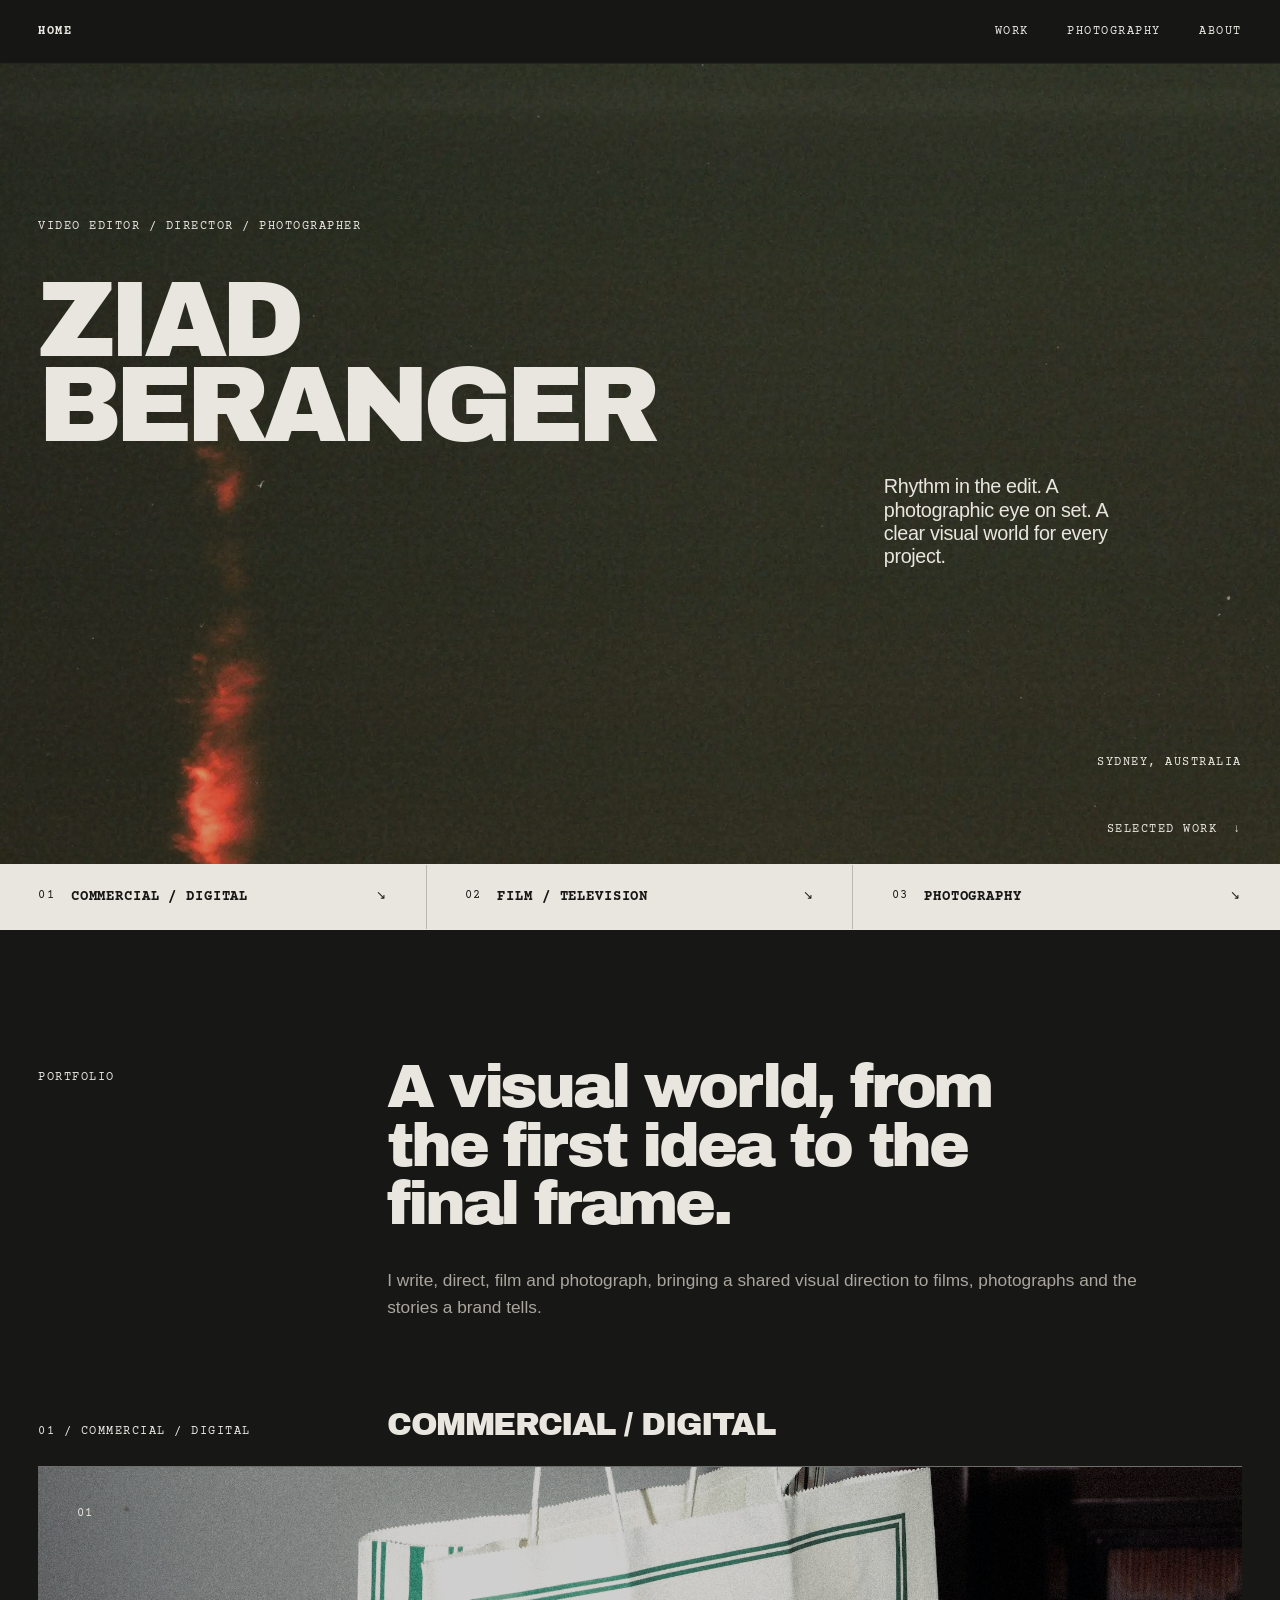
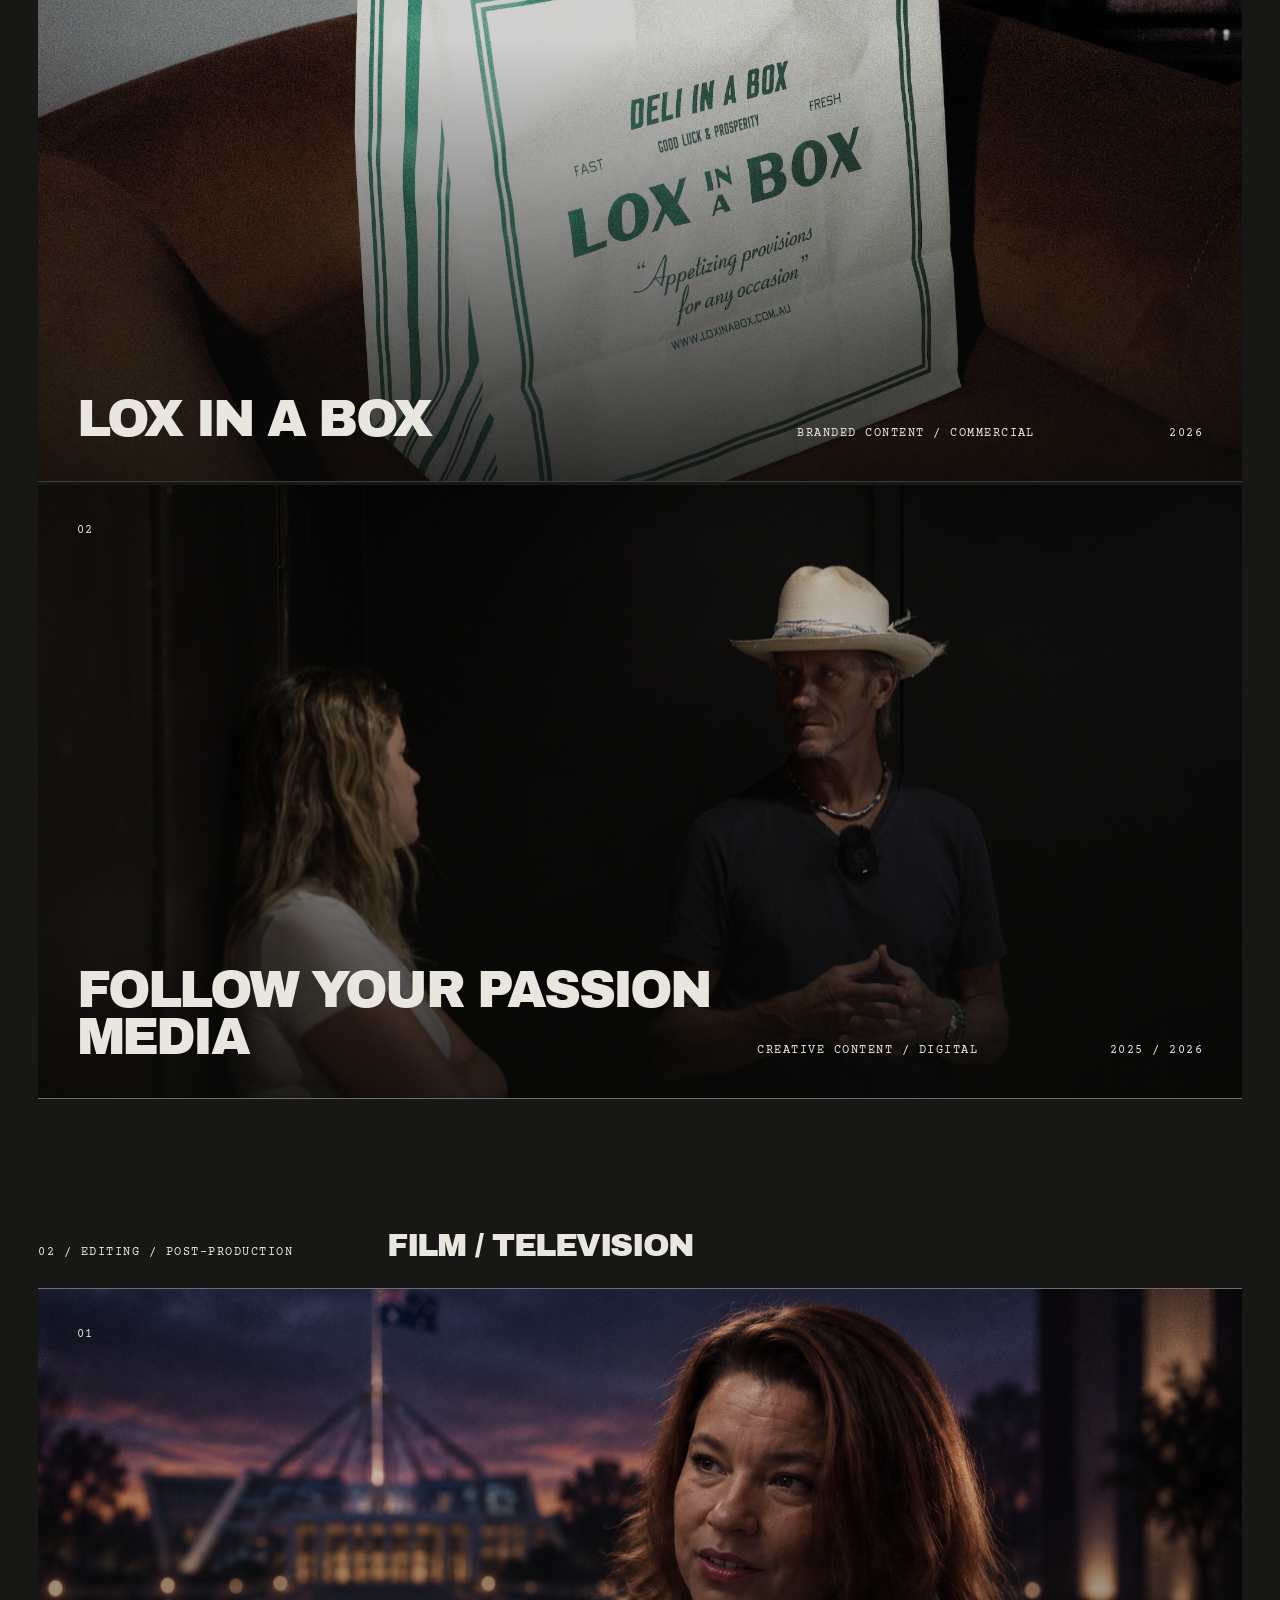
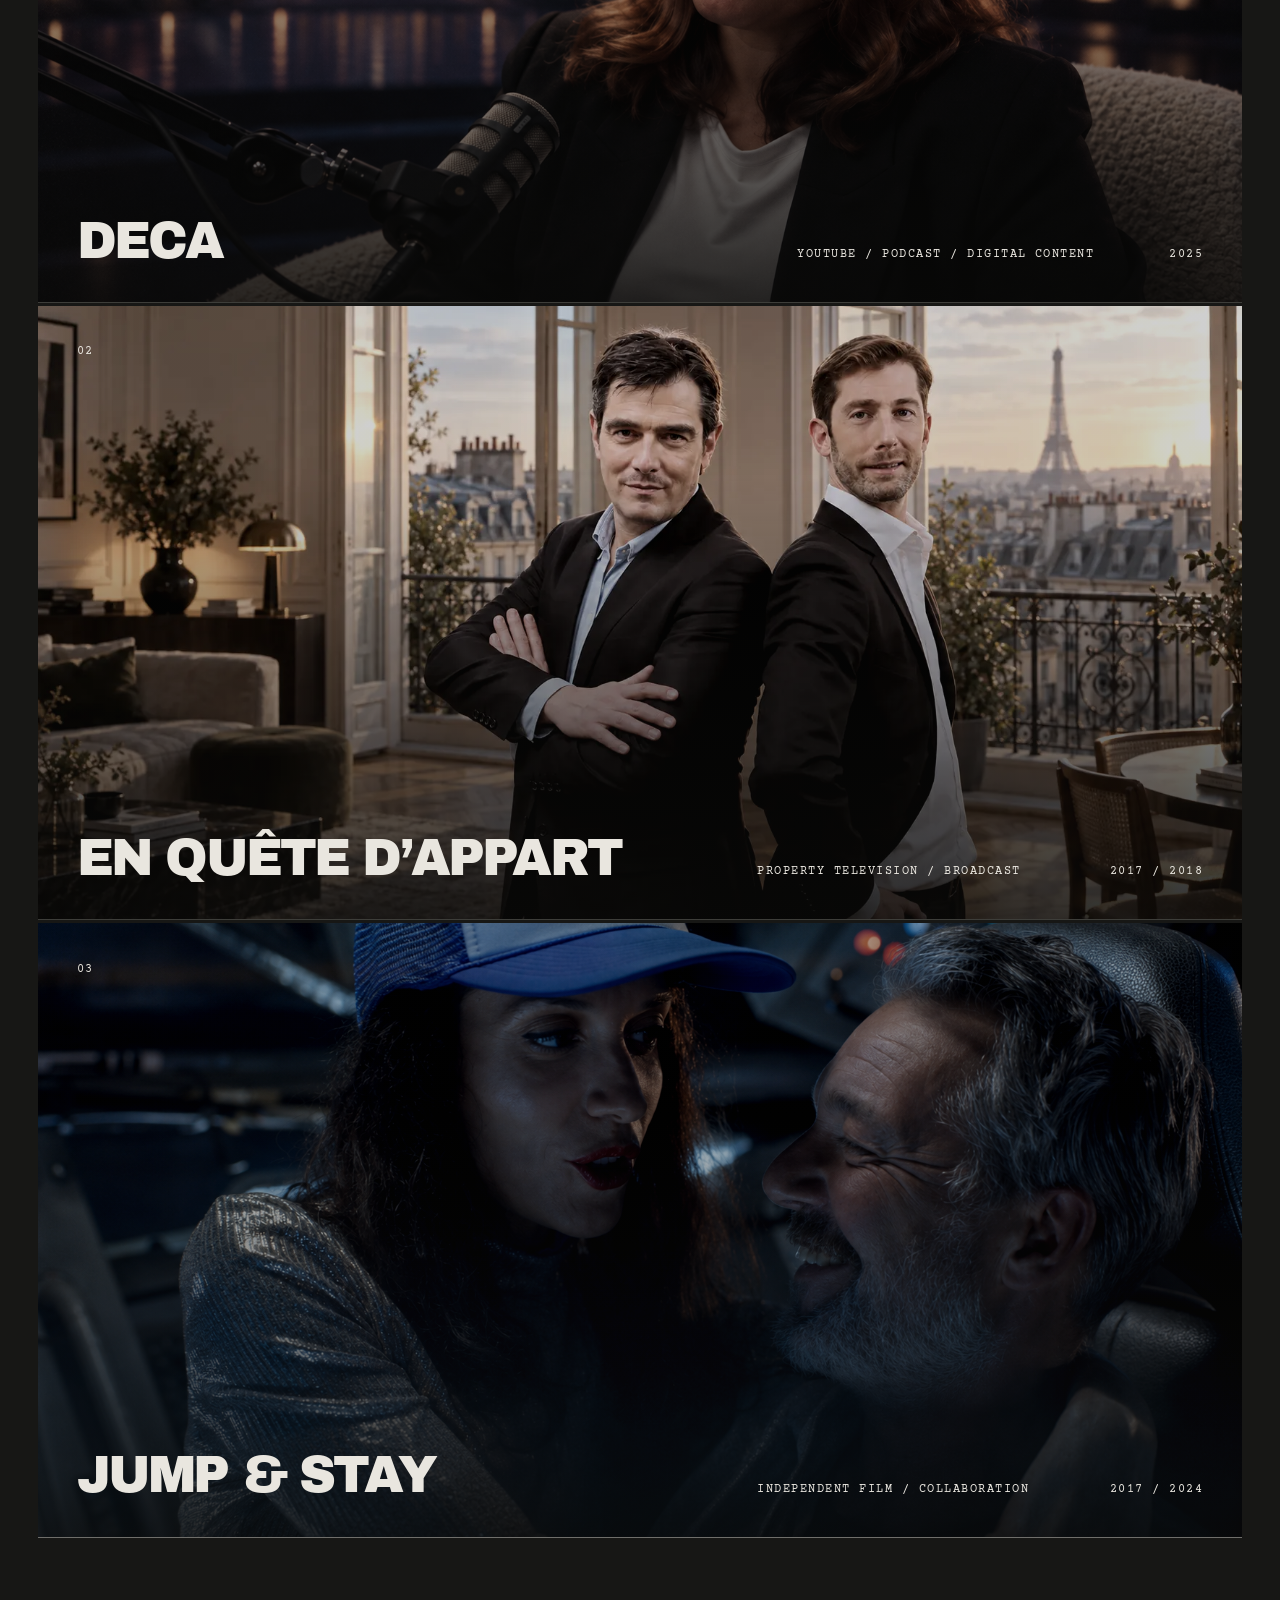
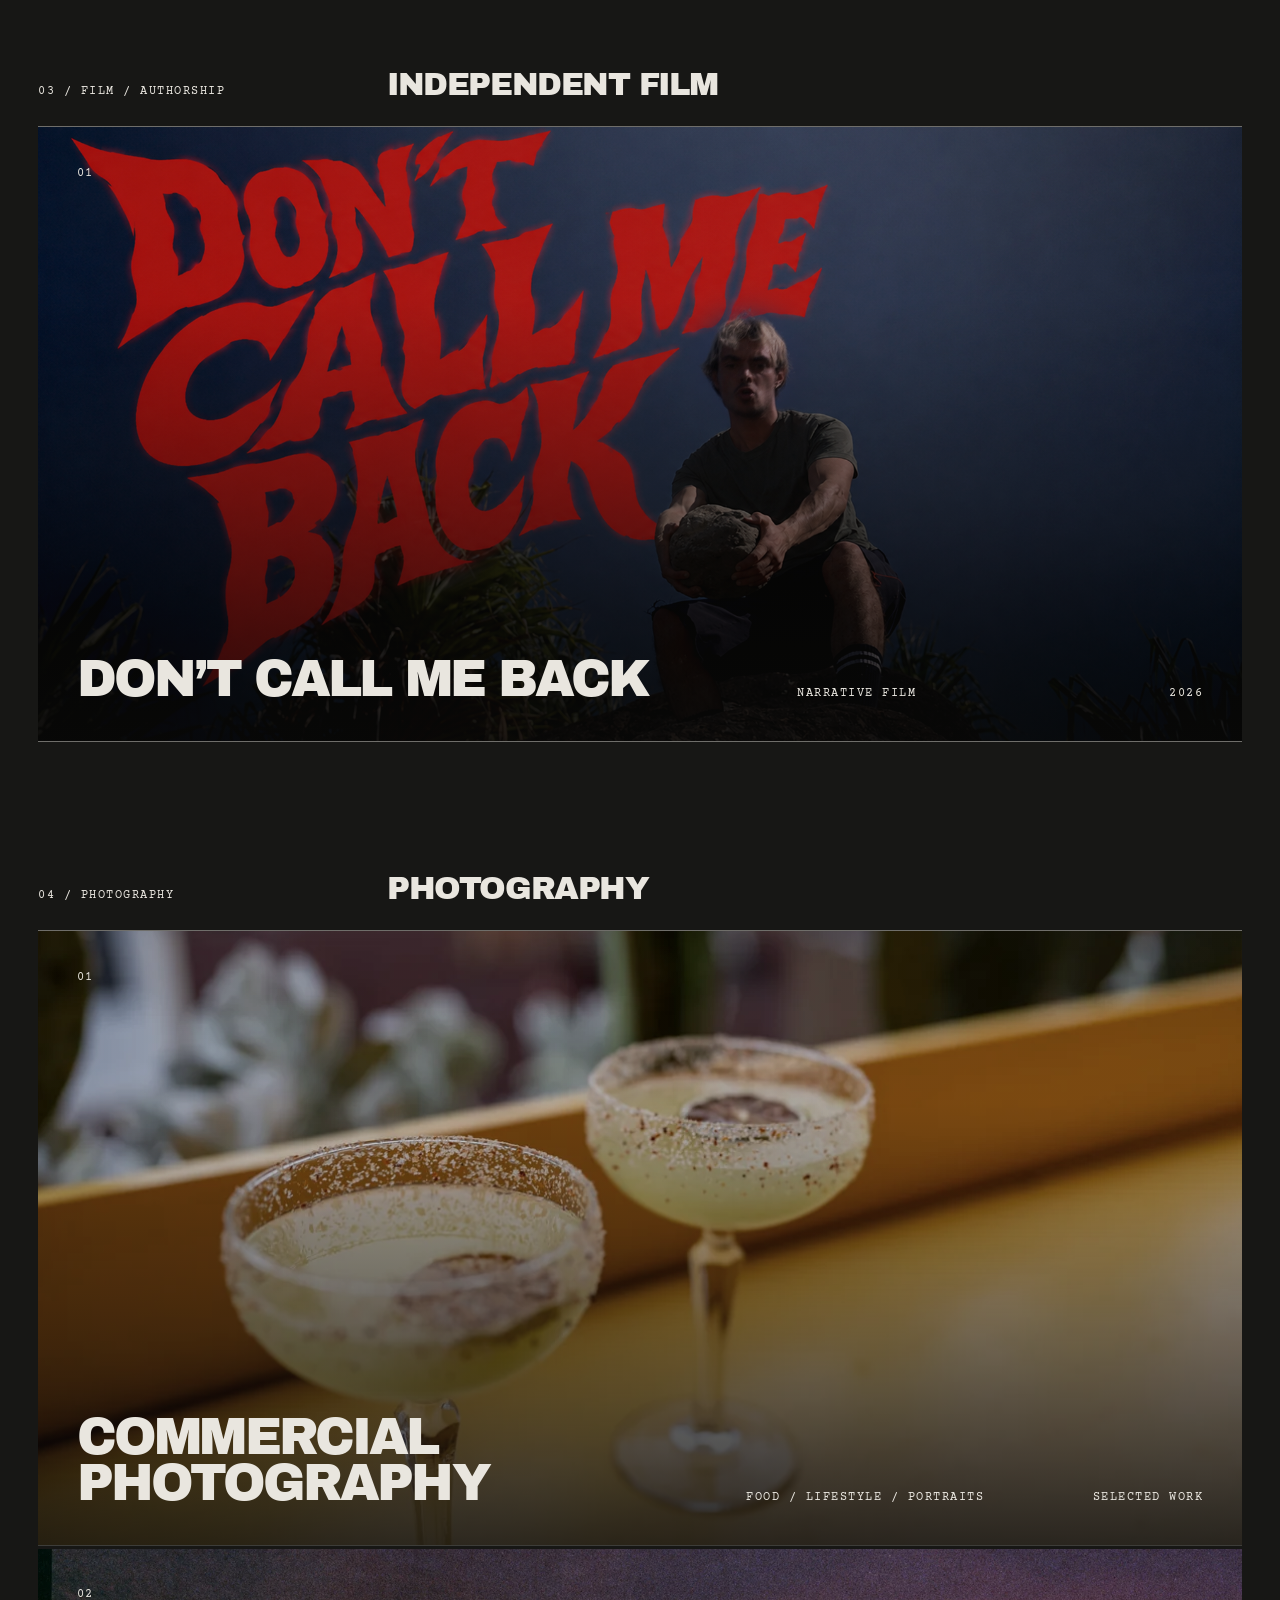
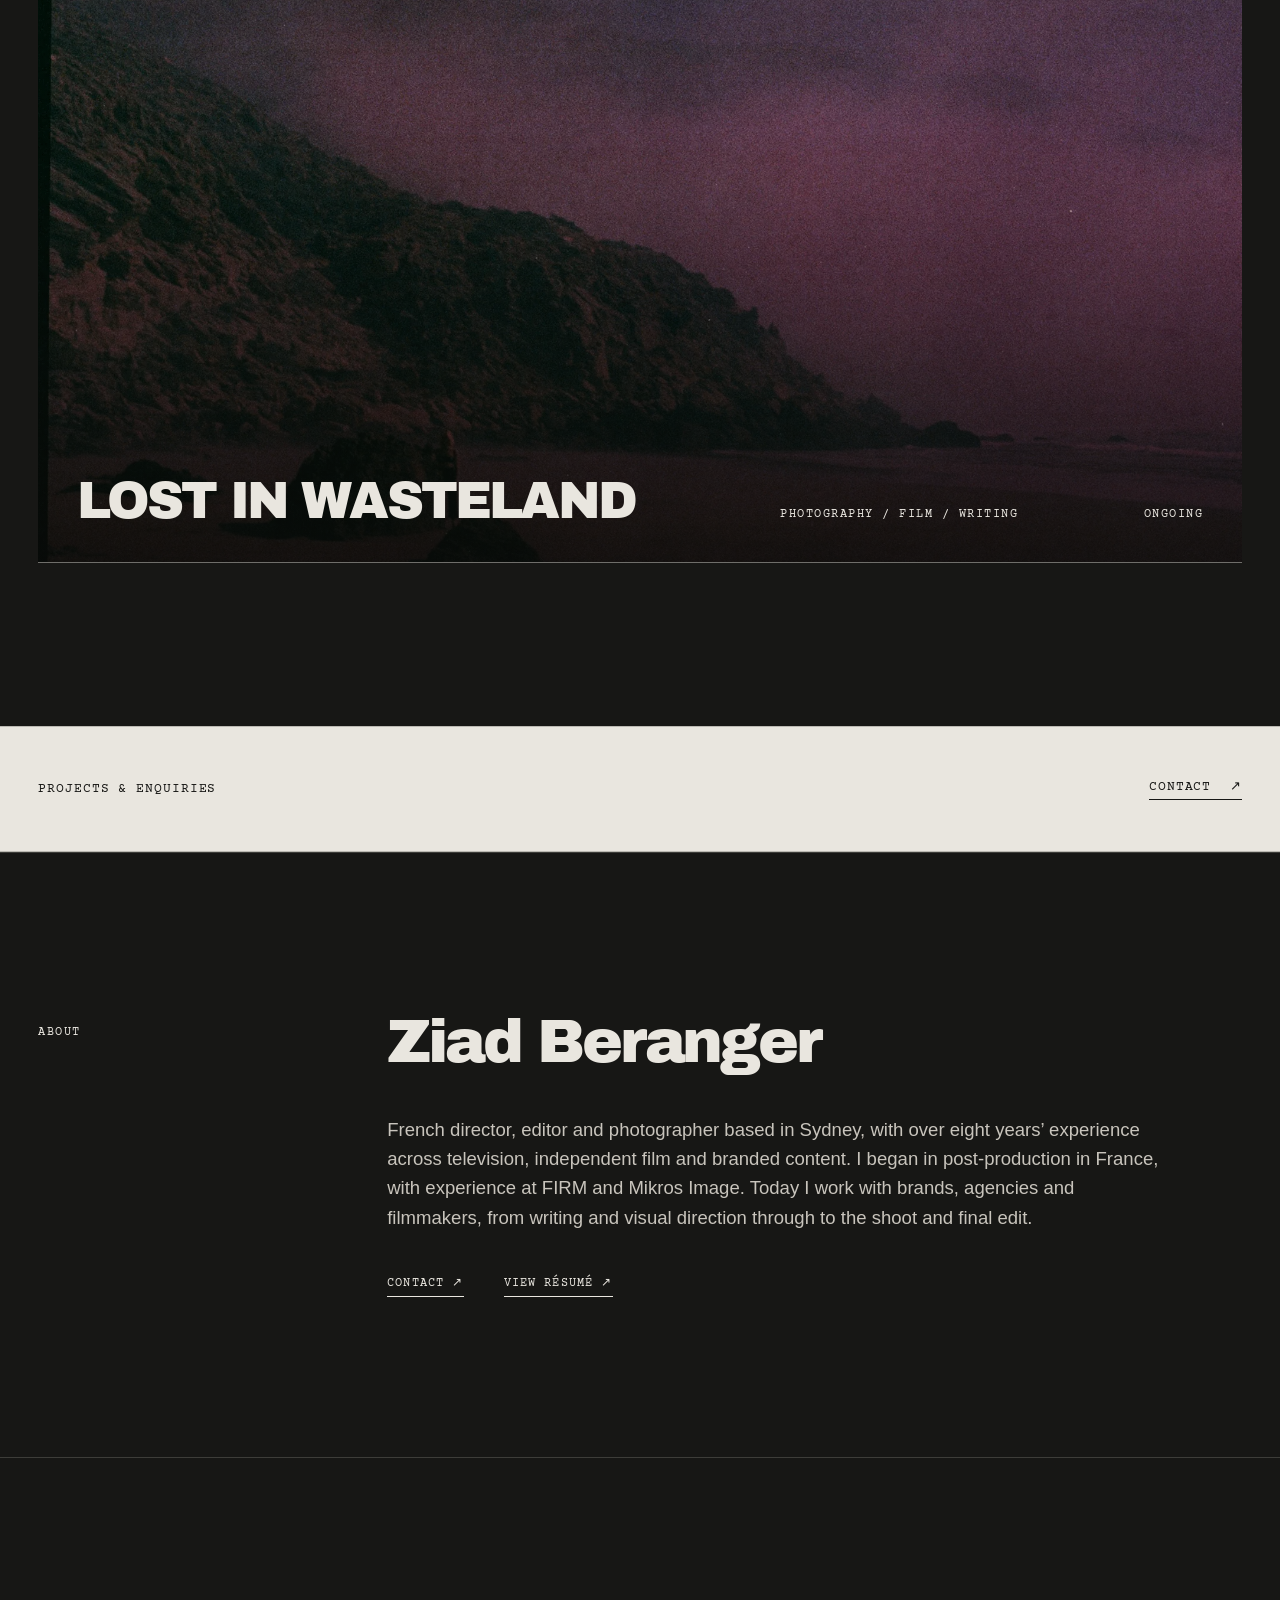
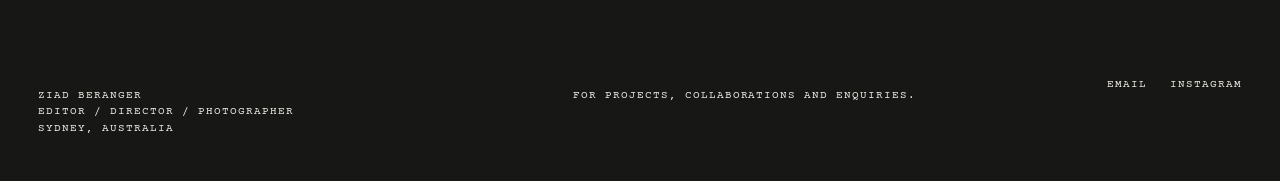
==== commit c2994049: "modif balance" ====
--- a/index.html
+++ b/index.html
@@ -11,7 +11,7 @@
   <meta property="og:url" content="https://ziadberanger.com/">
   <meta property="og:type" content="website">
   <title>Ziad Beranger / Video Editor, Director &amp; Photographer, Sydney</title>
-  <link rel="stylesheet" href="styles.css?v=20260921-editorial-2">
+  <link rel="stylesheet" href="styles.css?v=20260921-balanced-3">
 </head>
 <body>
   <header class="nav" aria-label="Primary navigation">
@@ -32,6 +32,7 @@
       <div class="hero-copy">
         <p class="eyebrow">Video Editor / Director / Photographer</p>
         <h1 id="hero-title">Ziad<br>Beranger</h1>
+        <p class="discipline">Rhythm in the edit. A photographic eye on set. A clear visual world for every project.</p>
         <p class="location">Sydney, Australia</p>
       </div>
 
@@ -60,7 +61,8 @@
       <div class="section-head">
         <p class="eyebrow">Portfolio</p>
         <div>
-          <h2 id="work-title">Selected work</h2>
+          <h2 id="work-title">A visual world, from the first idea to the final frame.</h2>
+          <p class="section-intro">I write, direct, film and photograph, bringing a shared visual direction to films, photographs and the stories a brand tells.</p>
         </div>
       </div>
 
@@ -76,7 +78,7 @@
       <p class="eyebrow">About</p>
       <div>
         <h2 id="about-title">Ziad Beranger</h2>
-        <p>French director, editor and photographer based in Sydney. My work spans television, independent film, commissioned projects and personal photography. I began in post-production in France, with experience at FIRM and Mikros Image, before working in Australia.</p>
+        <p>French director, editor and photographer based in Sydney, with over eight years’ experience across television, independent film and branded content. I began in post-production in France, with experience at FIRM and Mikros Image. Today I work with brands, agencies and filmmakers, from writing and visual direction through to the shoot and final edit.</p>
 
         <div class="about-links">
           <a class="text-link" href="mailto:ziadberanger1@gmail.com">Contact ↗</a>
@@ -100,6 +102,6 @@
     <article id="project-content"></article>
   </dialog>
 
-  <script src="app.js?v=20260921-editorial-2"></script>
+  <script src="app.js?v=20260921-balanced-3"></script>
 </body>
 </html>
--- a/styles.css
+++ b/styles.css
@@ -1312,7 +1312,7 @@
 
 .project-colophon dl {
   display: grid;
-  grid-template-columns: repeat(3, minmax(0, 1fr));
+  grid-template-columns: repeat(auto-fit, minmax(min(100%, 230px), 1fr));
   gap: 1.5rem 2rem;
   margin: 0;
 }
@@ -1352,9 +1352,30 @@
 
 .related-works-grid {
   display: grid;
-  grid-template-columns: repeat(3, minmax(0, 1fr));
+  grid-template-columns: repeat(var(--work-count, 3), minmax(0, 1fr));
   gap: 1px;
   background: var(--line);
+}
+
+.project-note {
+  display: grid;
+  grid-template-columns: minmax(0, 1fr) minmax(0, 1.6fr);
+  gap: clamp(2rem, 6vw, 6rem);
+  padding: 3rem var(--pad) 4rem;
+  border-top: 1px solid var(--line);
+}
+.project-note h3 { margin: 0; font-size: clamp(1.5rem, 3vw, 2.8rem); font-weight: 400; line-height: 1.1; }
+.project-note > p { margin: 0; max-width: 45rem; color: #c8c4bc; font-size: 1.08rem; line-height: 1.65; }
+.studio-sequence { padding: 2rem var(--pad) 4rem; border-top: 1px solid var(--line); }
+.studio-sequence-grid { display: grid; grid-template-columns: .8fr 1fr 1fr; gap: clamp(.8rem, 2vw, 2rem); align-items: start; }
+.studio-sequence figure { margin: 0; min-width: 0; }
+.studio-sequence video, .studio-sequence img { display: block; width: 100%; height: auto; }
+.studio-sequence video { aspect-ratio: 9 / 16; object-fit: contain; background: #000; }
+.studio-sequence figcaption { margin-top: .8rem; font-family: var(--mono); font-size: .7rem; color: var(--muted); }
+@media (max-width: 720px) {
+  .project-note { grid-template-columns: 1fr; gap: 1.2rem; }
+  .studio-sequence-grid { grid-template-columns: repeat(2, minmax(0, 1fr)); }
+  .studio-sequence .studio-sequence-reel { grid-column: 1 / -1; width: min(100%, 320px); justify-self: center; margin-bottom: 1rem; }
 }
 
 .related-work {
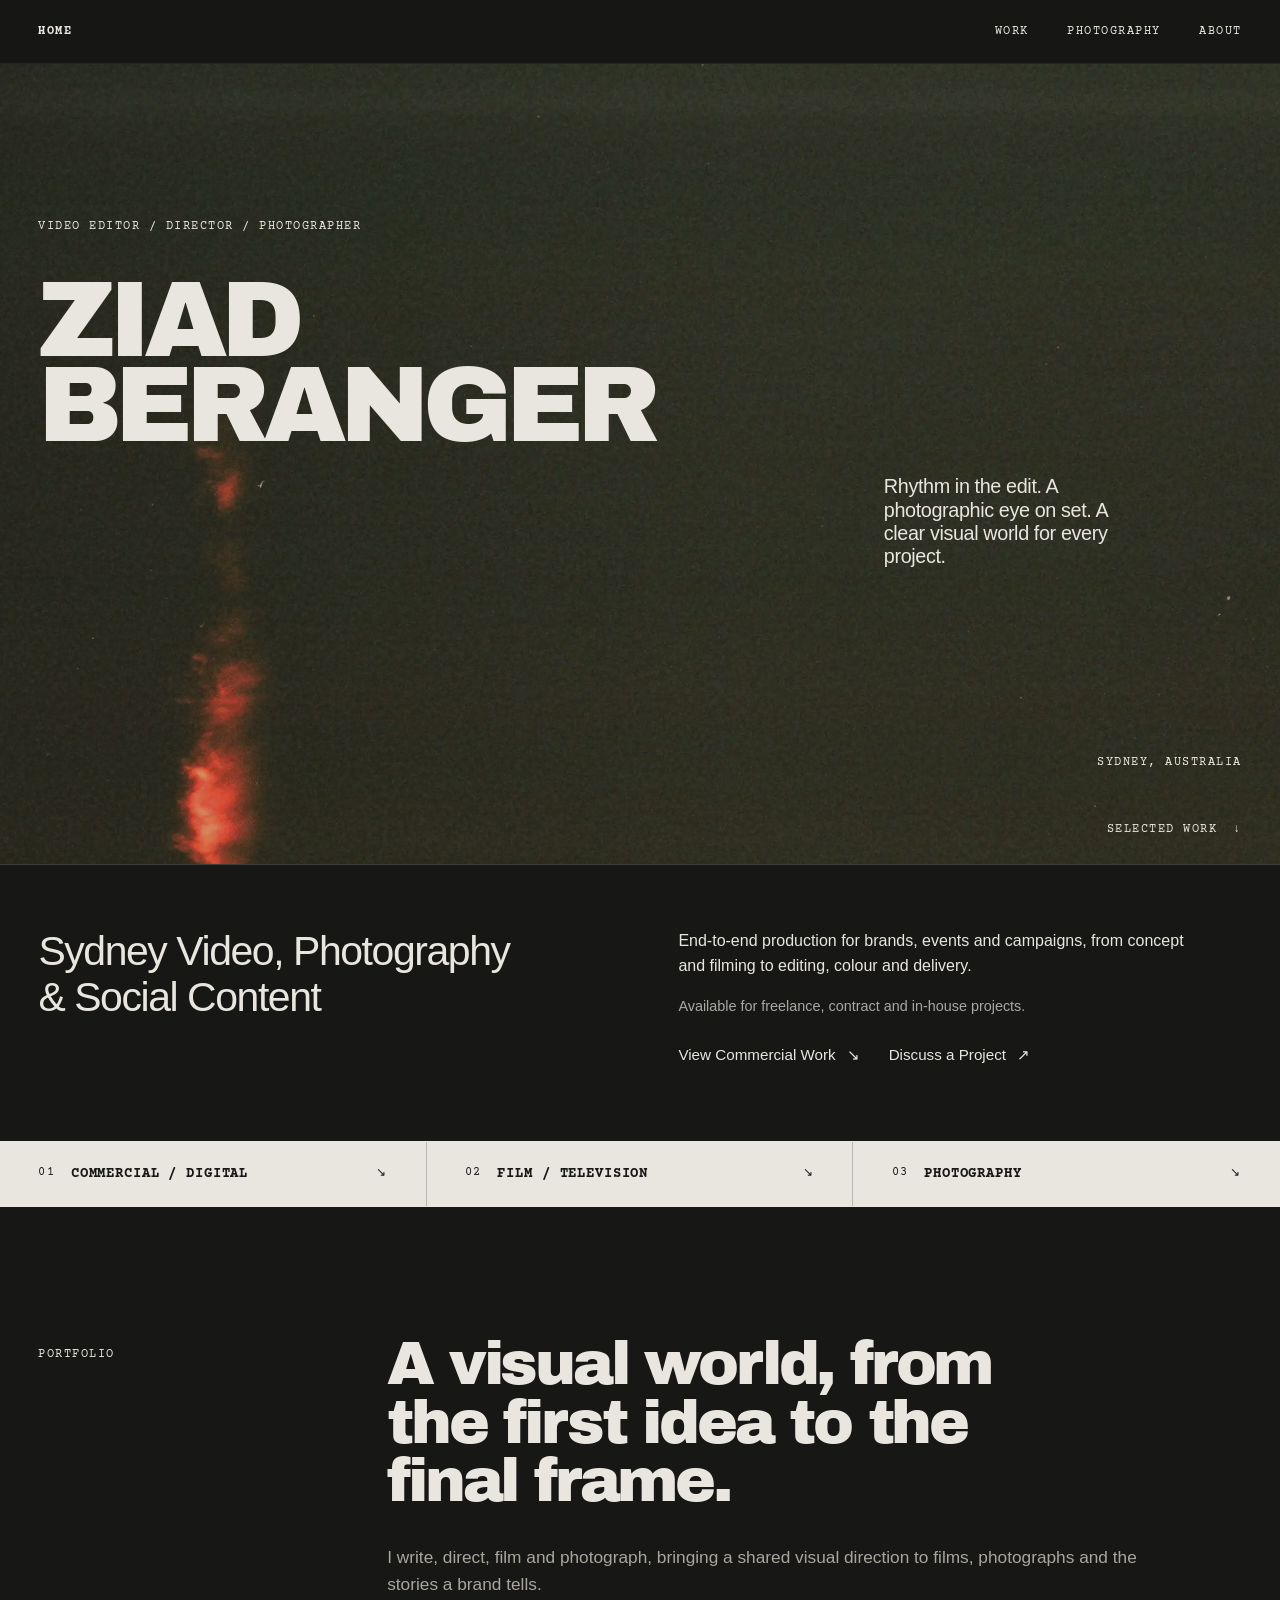
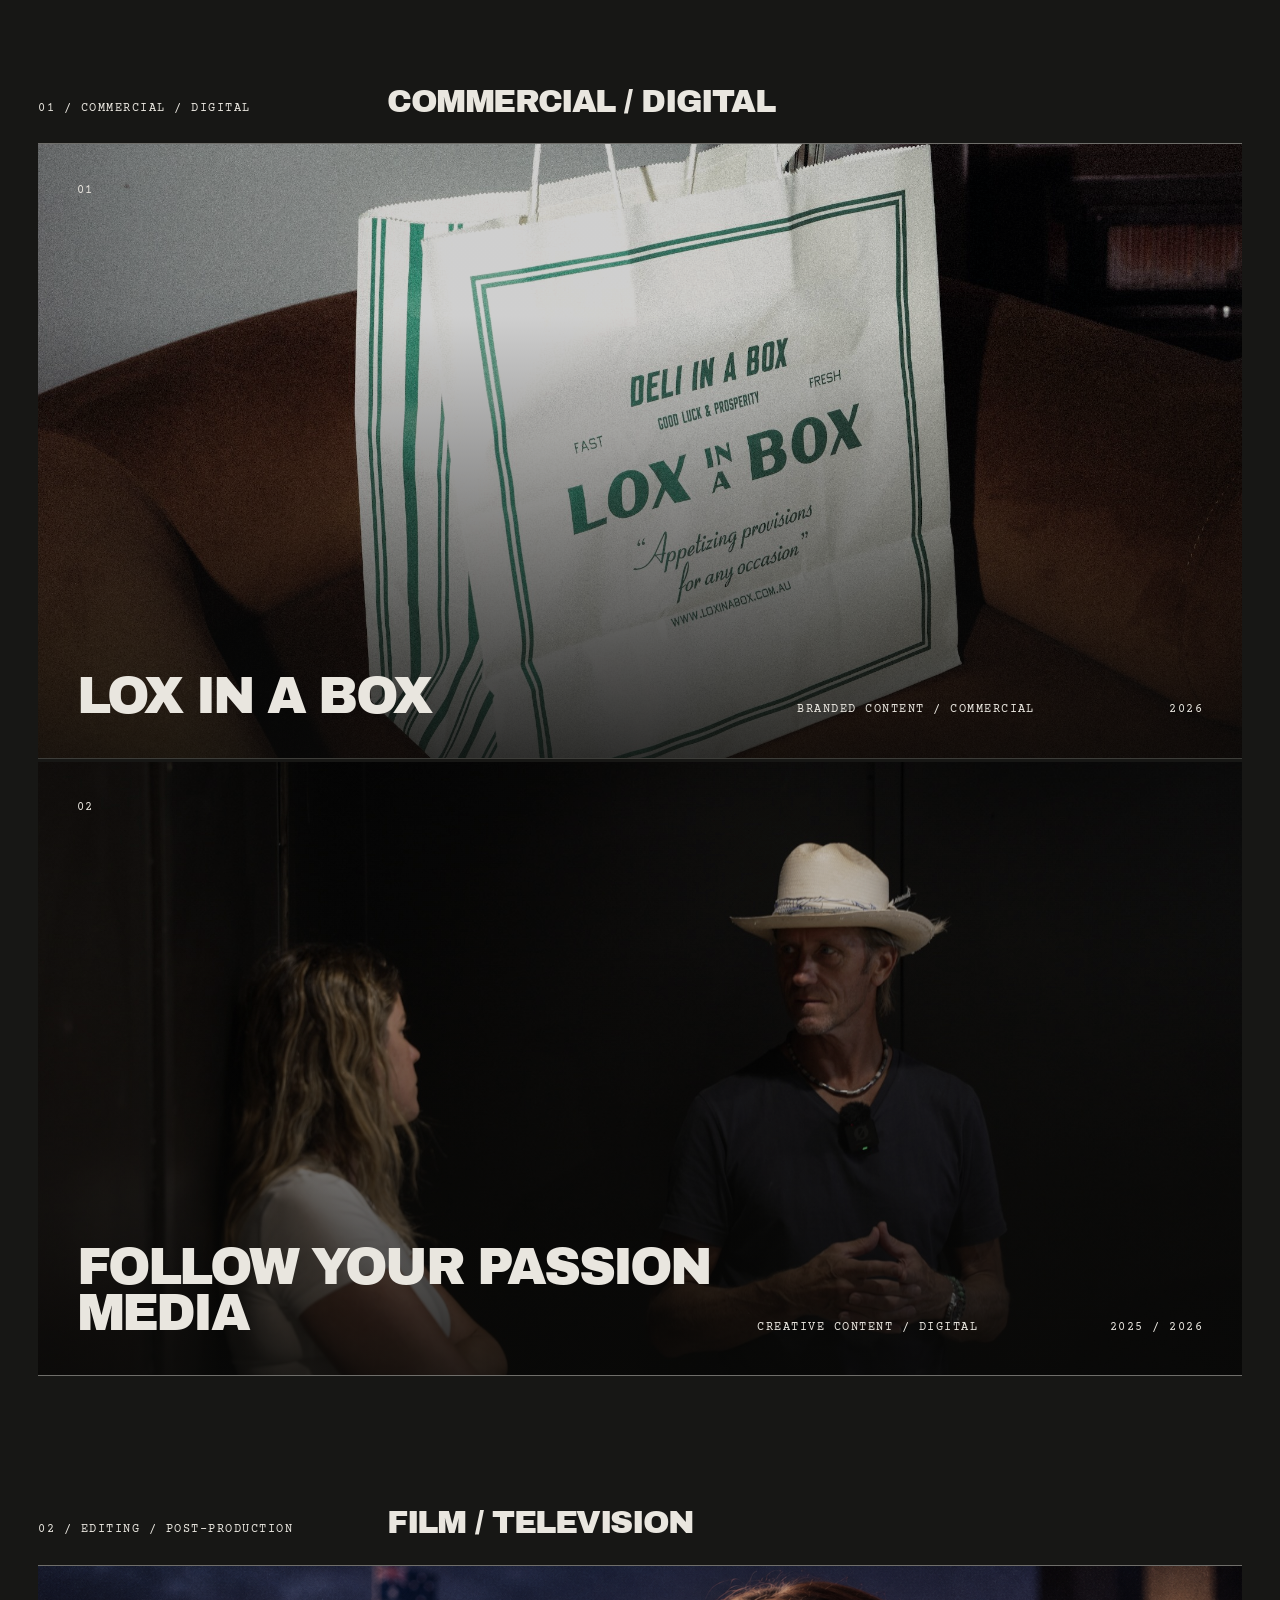
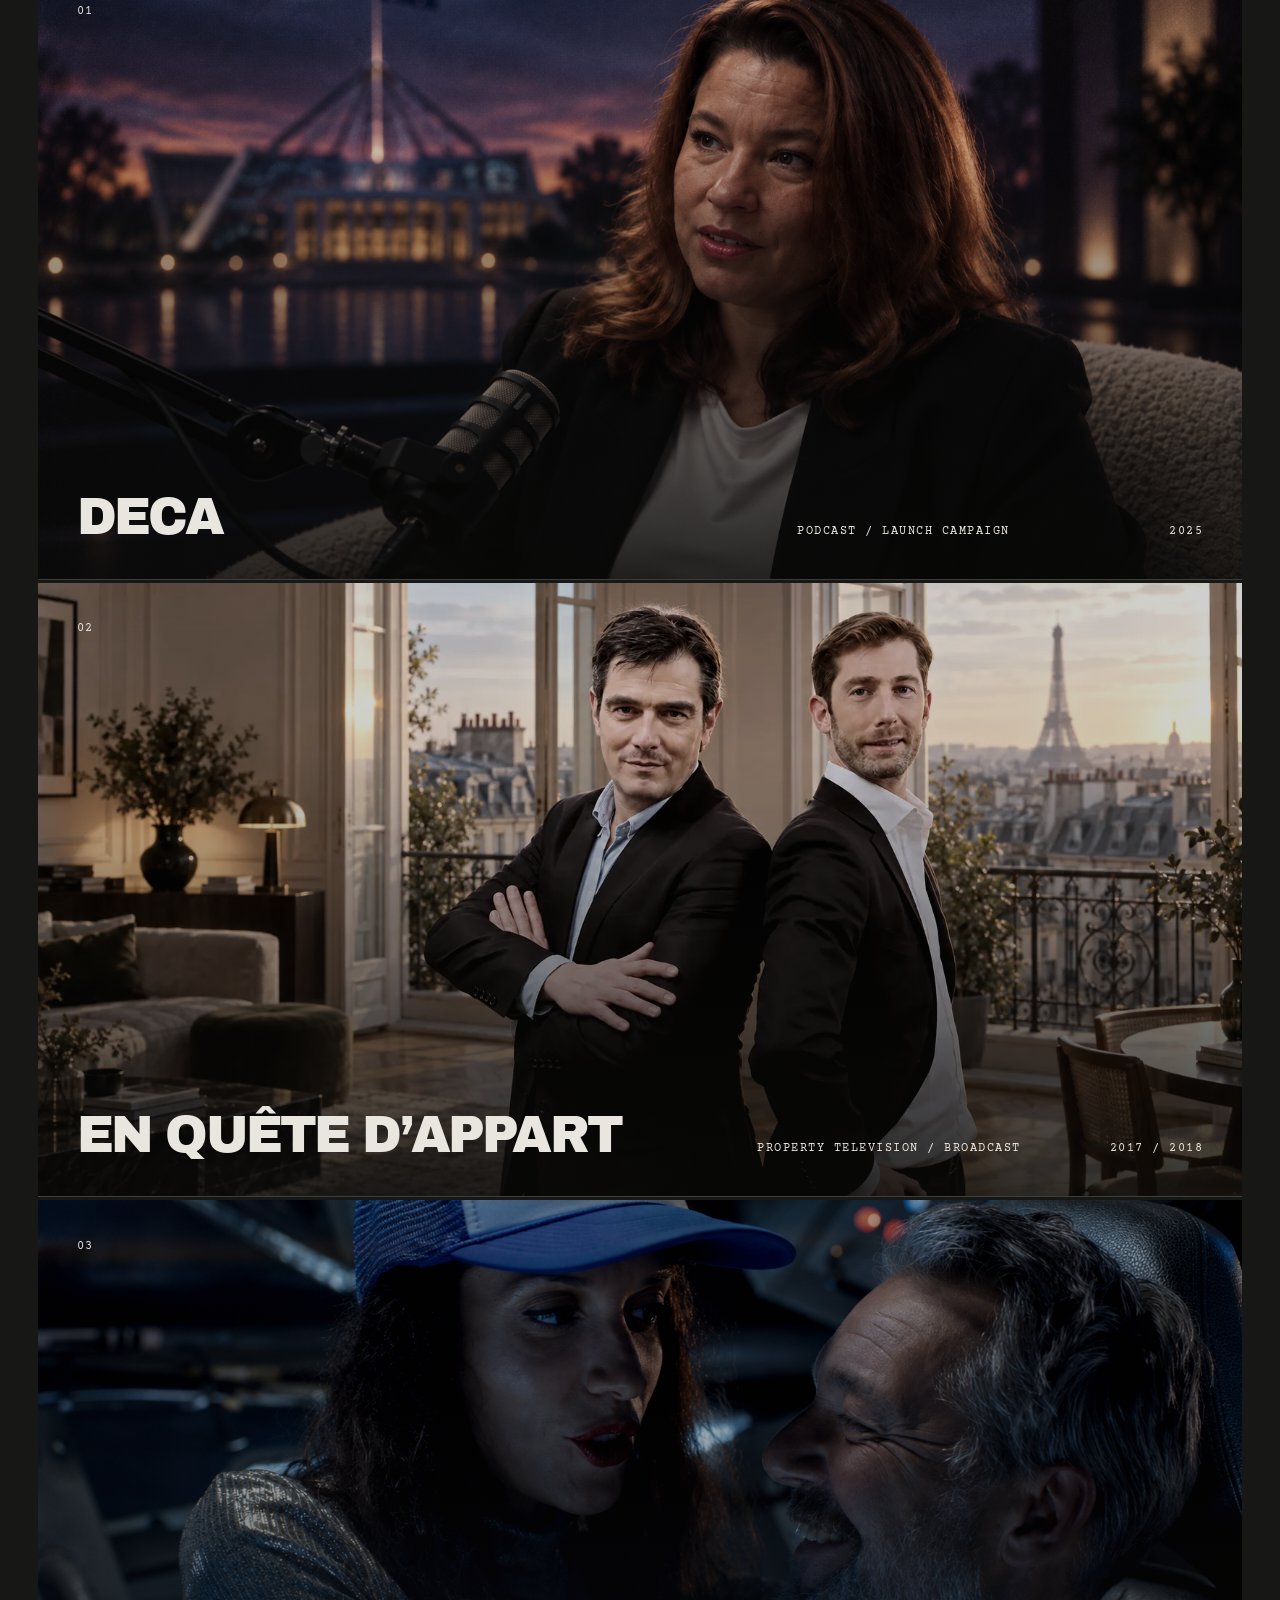
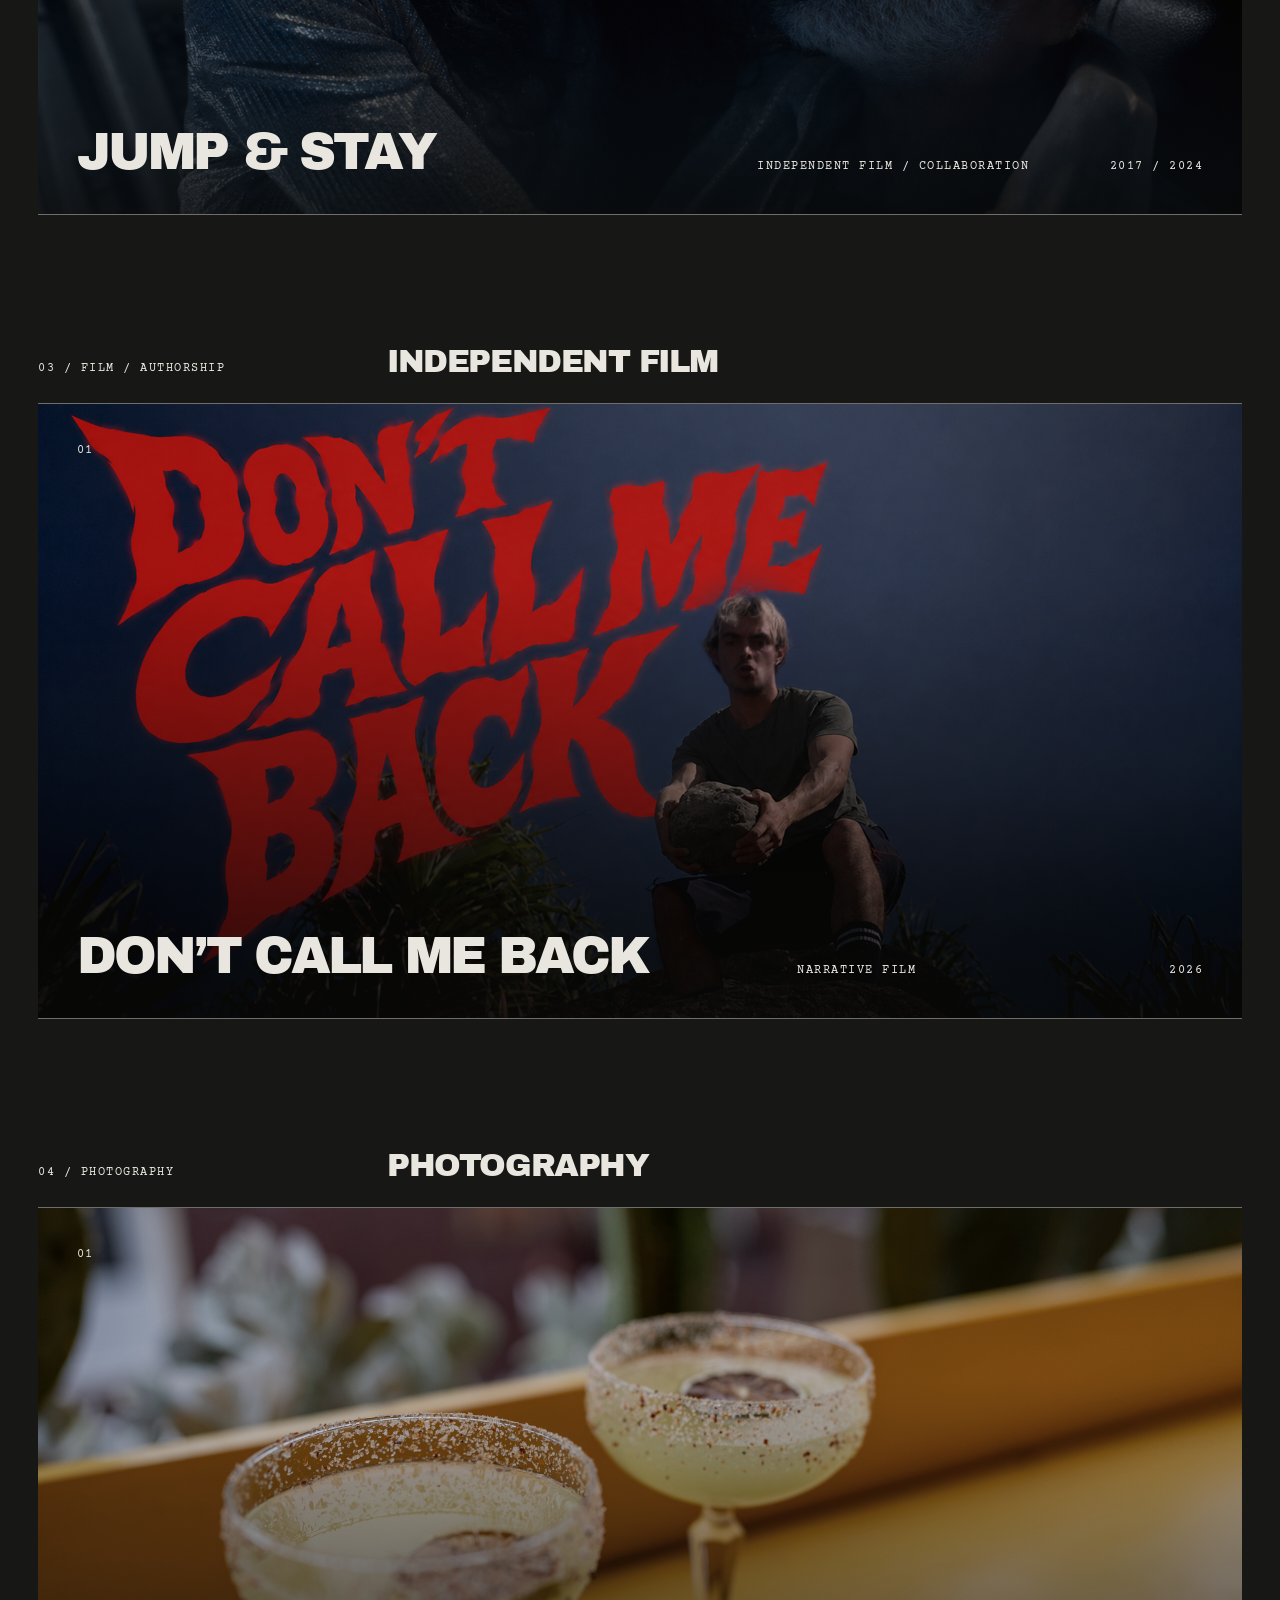
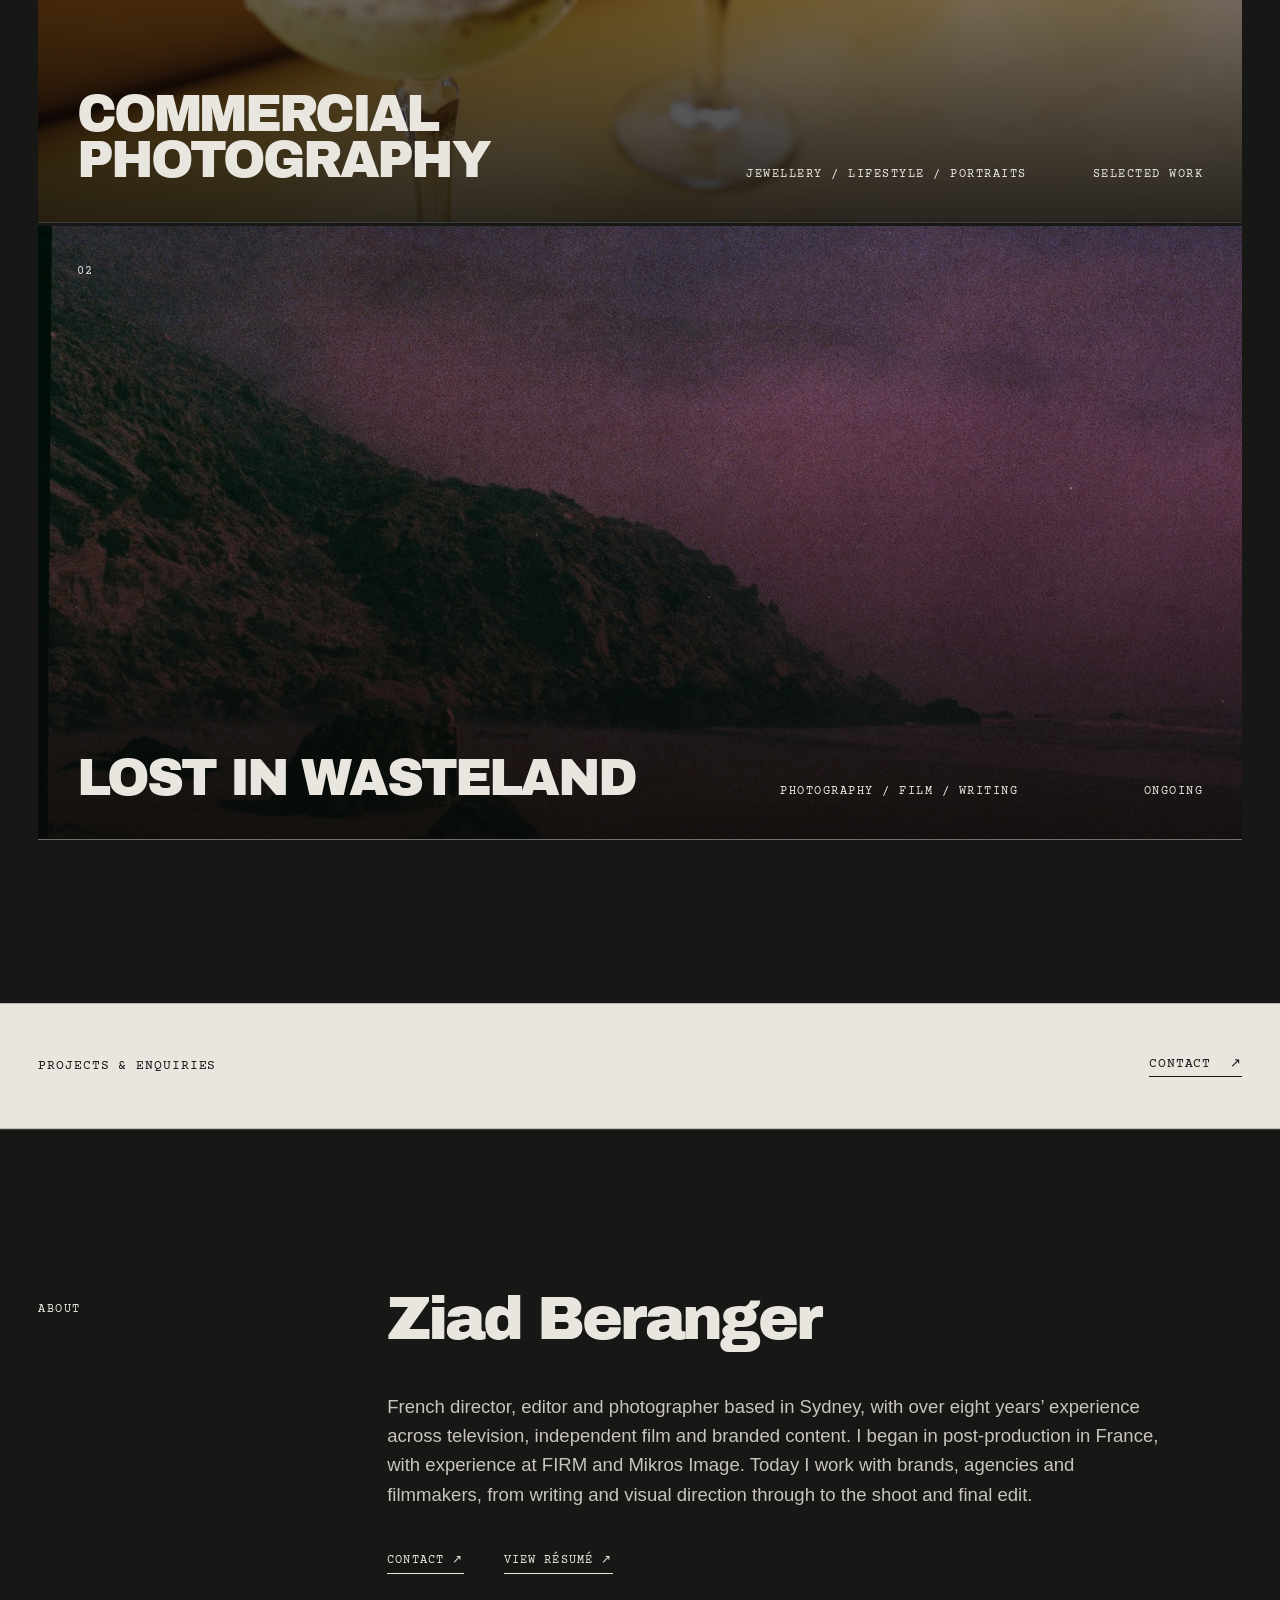
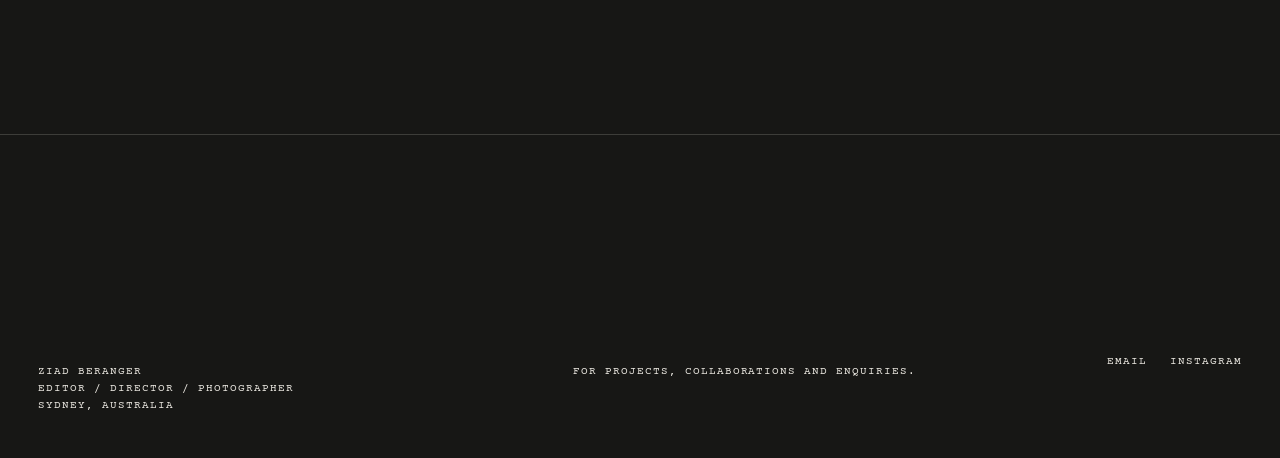
==== commit 7ebd16b8: "Clarify Sydney services and availability below homepage introduction" ====
--- a/index.html
+++ b/index.html
@@ -11,7 +11,7 @@
   <meta property="og:url" content="https://ziadberanger.com/">
   <meta property="og:type" content="website">
   <title>Ziad Beranger / Video Editor, Director &amp; Photographer, Sydney</title>
-  <link rel="stylesheet" href="styles.css?v=20260921-balanced-3">
+  <link rel="stylesheet" href="styles.css?v=20260928-services-1">
 </head>
 <body>
   <header class="nav" aria-label="Primary navigation">
@@ -37,6 +37,18 @@
       </div>
 
       <a class="scroll-cue" href="#work">Selected work <span>↓</span></a>
+    </section>
+
+    <section class="services-intro" aria-labelledby="services-title">
+      <h2 id="services-title">Sydney Video, Photography &amp; Social Content</h2>
+      <div class="services-copy">
+        <p>End-to-end production for brands, events and campaigns, from concept and filming to editing, colour and delivery.</p>
+        <p class="services-availability">Available for freelance, contract and in-house projects.</p>
+        <div class="services-actions">
+          <a href="#direction-content">View Commercial Work <span aria-hidden="true">↘</span></a>
+          <a href="mailto:ziadberanger1@gmail.com?subject=Project%20enquiry">Discuss a Project <span aria-hidden="true">↗</span></a>
+        </div>
+      </div>
     </section>
 
     <nav class="role-nav" aria-label="Browse work by discipline">
--- a/styles.css
+++ b/styles.css
@@ -2042,3 +2042,41 @@
     margin-top: -1rem;
   }
 }
+
+/* A concise introduction before the project index. */
+.services-intro {
+  display: grid;
+  grid-template-columns: minmax(0, 1fr) minmax(0, 1fr);
+  gap: clamp(2rem, 6vw, 6rem);
+  padding: clamp(2rem, 5vw, 4.5rem) var(--pad);
+  border-top: 1px solid var(--line);
+}
+.services-intro h2 {
+  max-width: 22ch;
+  margin: 0;
+  font-size: clamp(1.65rem, 3.2vw, 3rem);
+  line-height: 1.12;
+  letter-spacing: -.035em;
+  font-weight: 500;
+}
+.services-copy p {
+  max-width: 58ch;
+  margin: 0 0 1rem;
+  font-size: 1rem;
+  line-height: 1.55;
+}
+.services-copy .services-availability { opacity: .7; font-size: .9rem; }
+.services-actions { display: flex; flex-wrap: wrap; gap: .5rem 1.8rem; }
+.services-actions a {
+  display: inline-flex;
+  align-items: center;
+  gap: .7rem;
+  min-height: 44px;
+  font-size: .95rem;
+  text-underline-offset: .3em;
+}
+.services-actions a:hover { text-decoration: underline; }
+.services-actions a:focus-visible { outline: 2px solid currentColor; outline-offset: 4px; }
+@media (max-width: 720px) {
+  .services-intro { grid-template-columns: minmax(0, 1fr); gap: 1.25rem; }
+}
